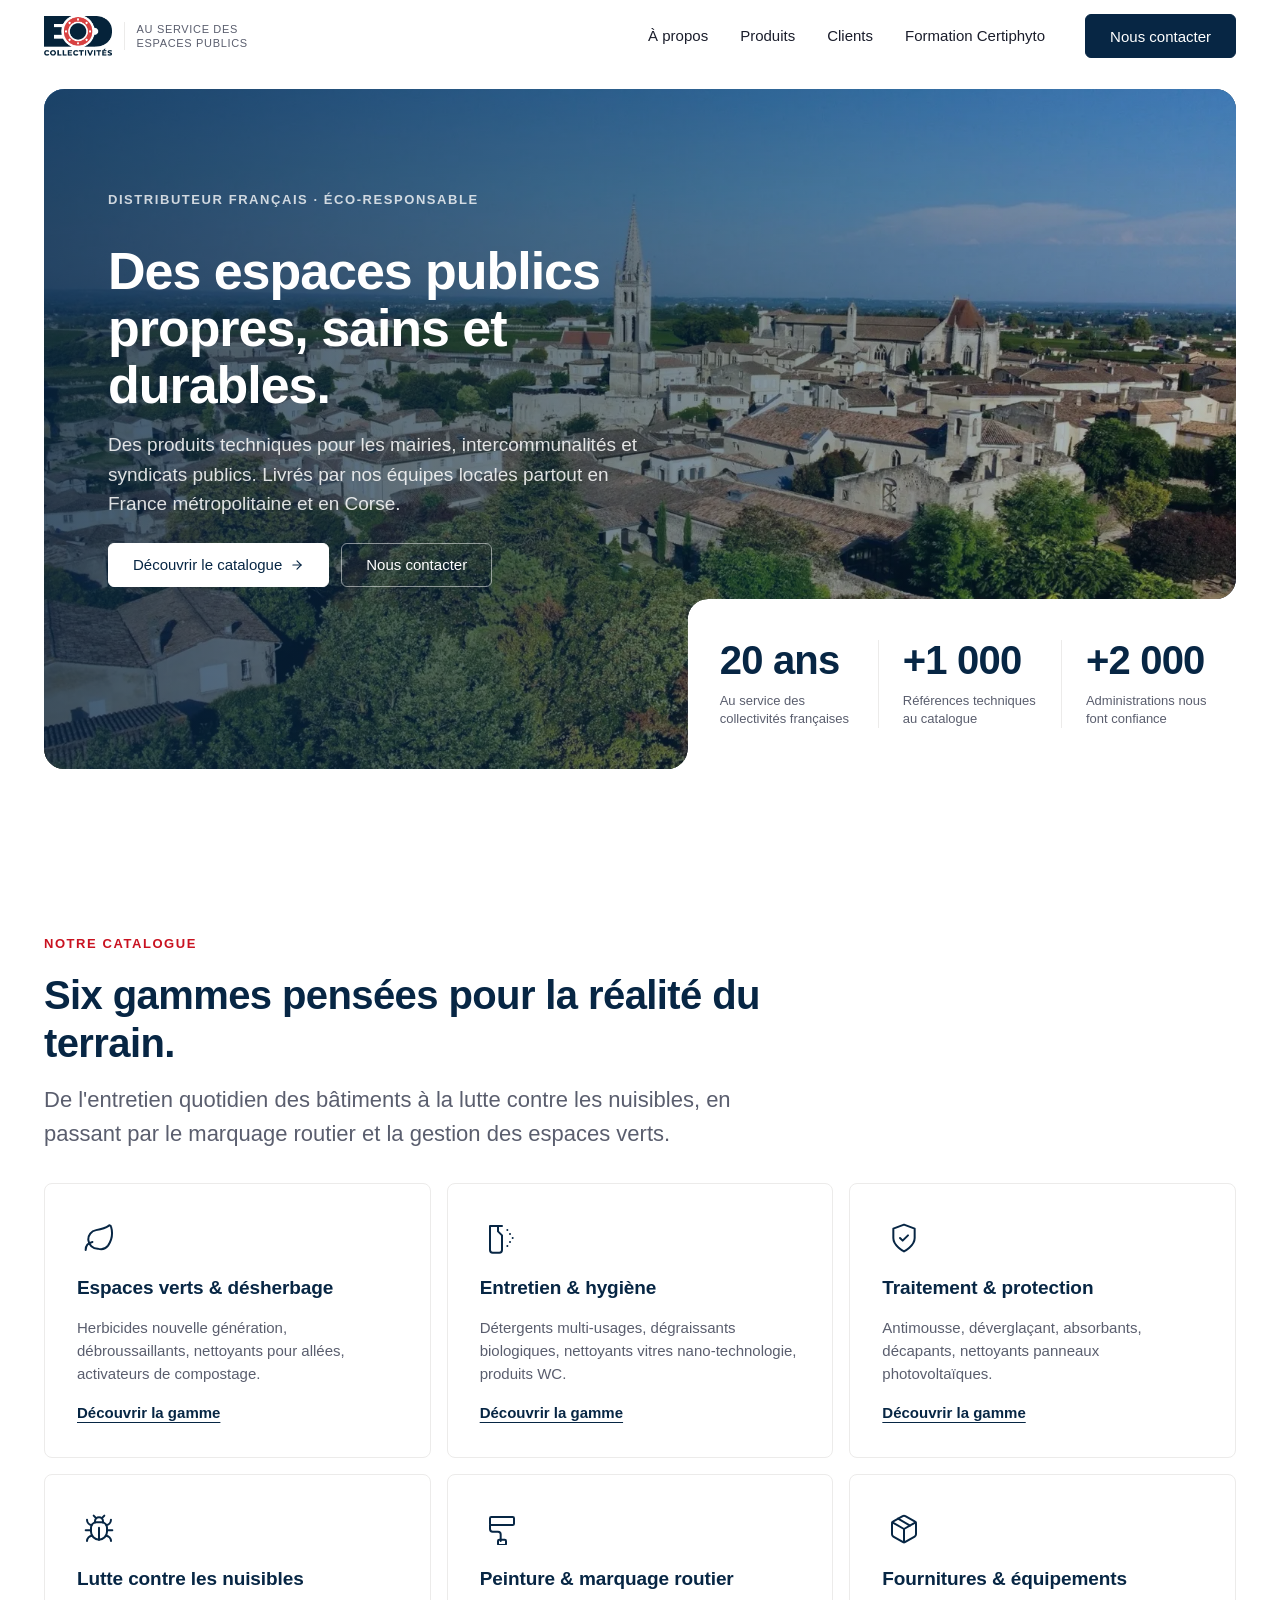
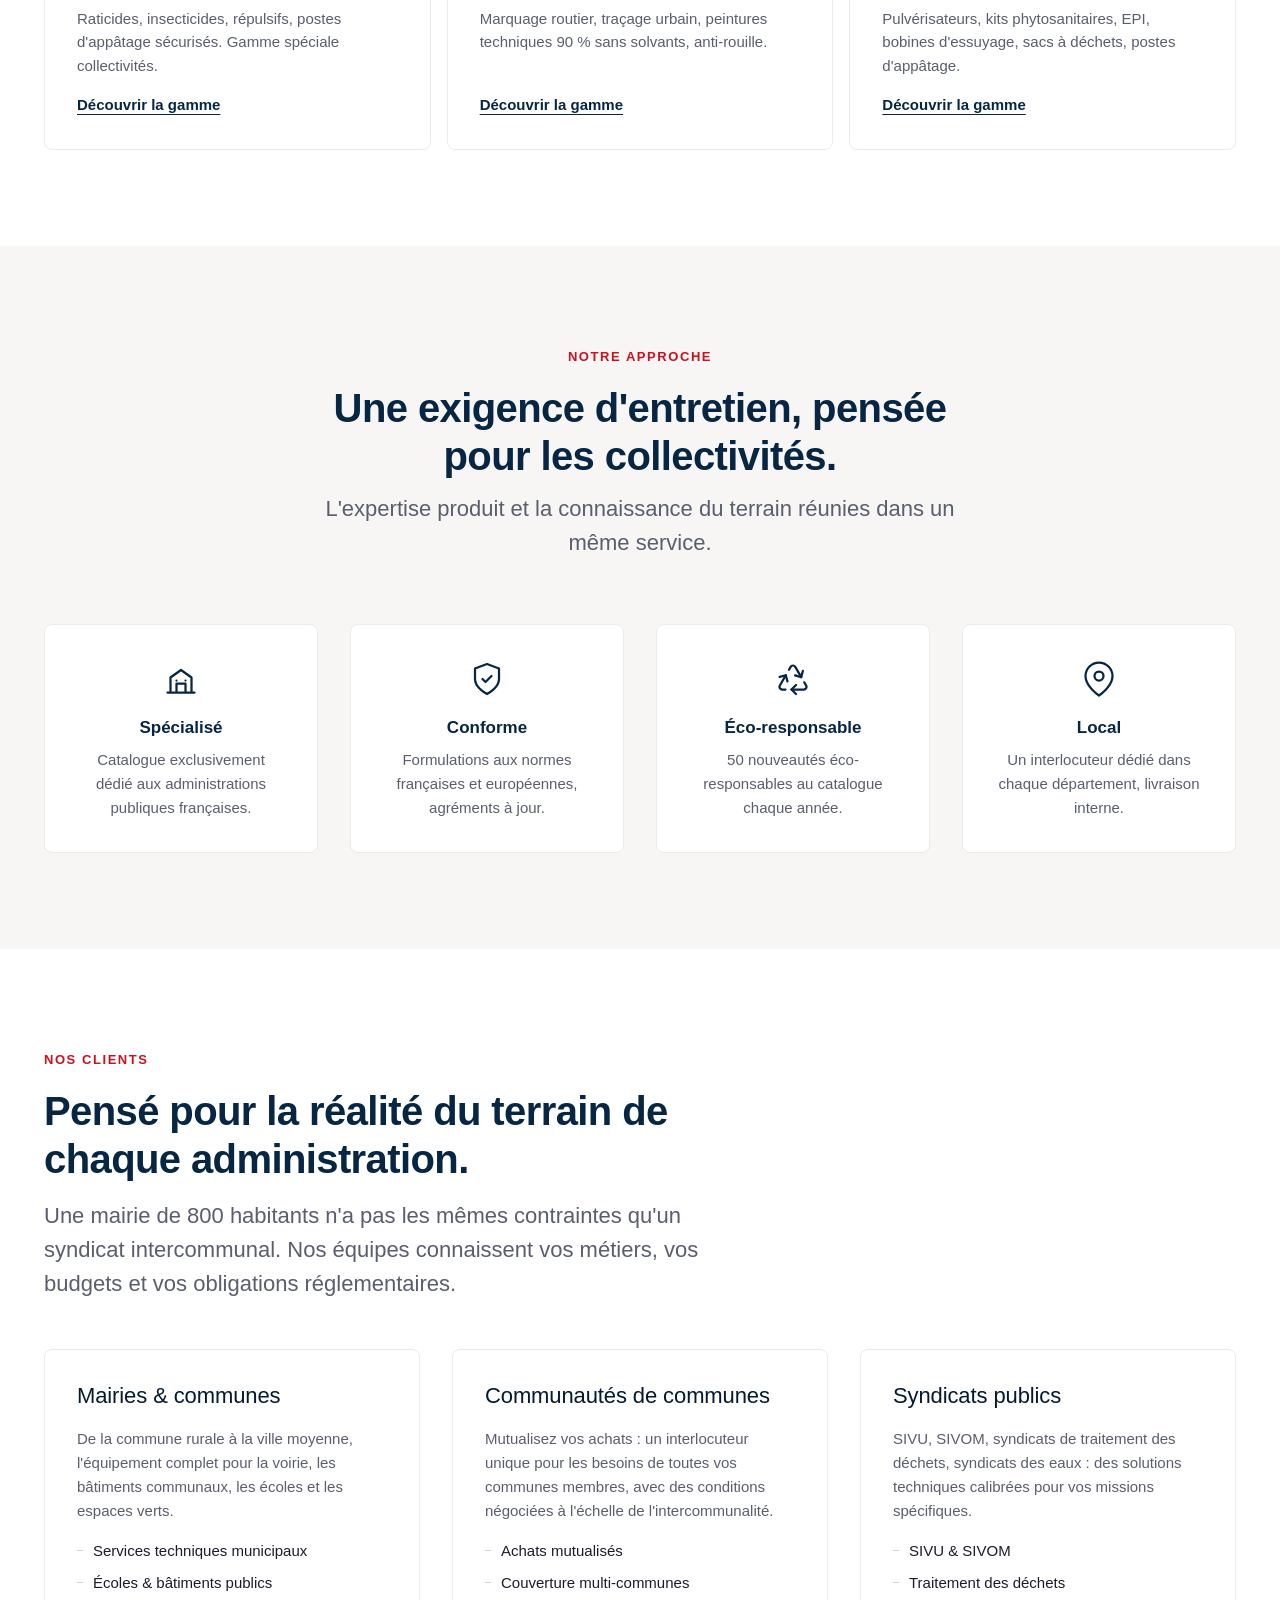
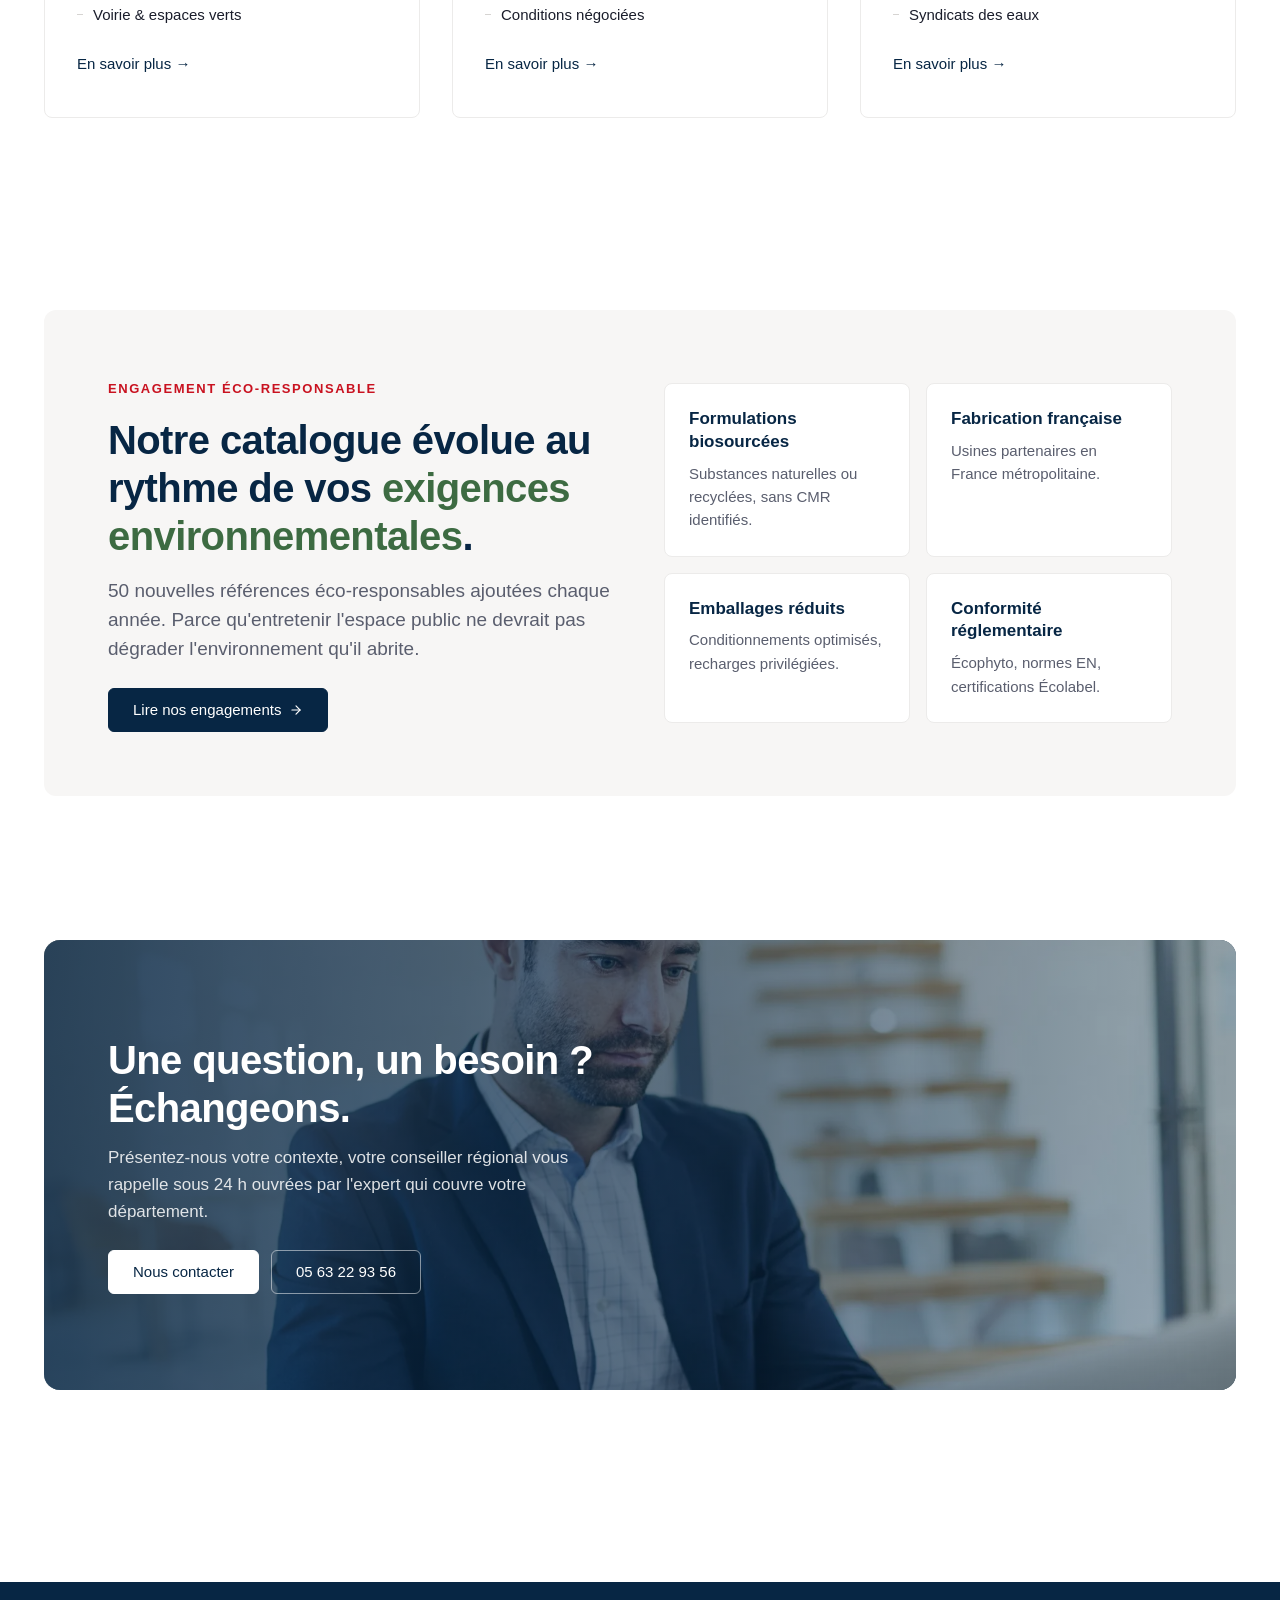
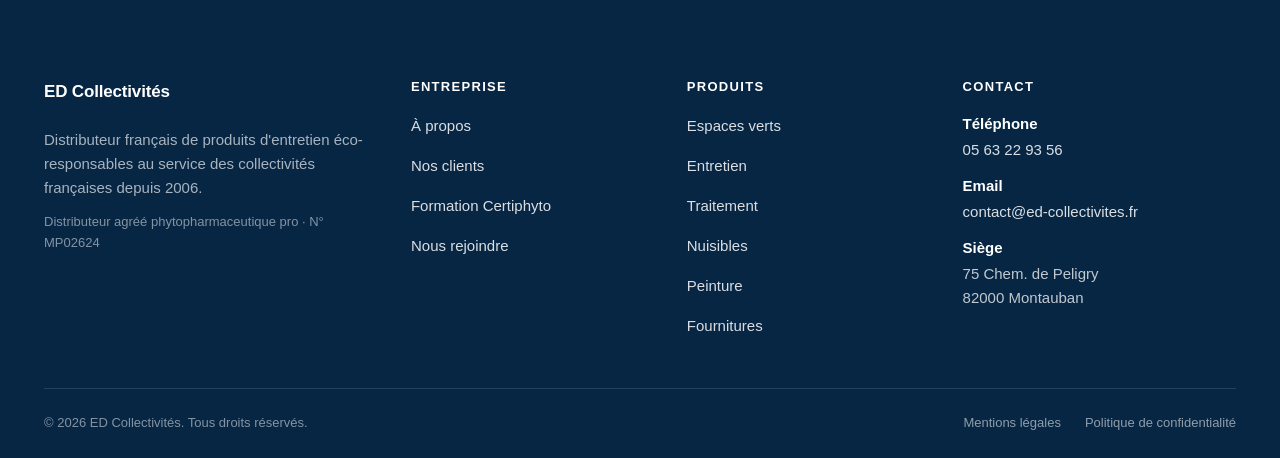
==== index.html @ 5b4ea84a "Site vitrine ED Collectivités — version initiale Site statique (HTML/CSS/JS vanilla) pour ED Collect" ====
<!DOCTYPE html>
<html lang="fr">
<head>
  <meta charset="UTF-8">
  <meta name="viewport" content="width=device-width, initial-scale=1.0">

  <!-- Google Tag Manager -->
  <script>(function(w,d,s,l,i){w[l]=w[l]||[];w[l].push({'gtm.start':
  new Date().getTime(),event:'gtm.js'});var f=d.getElementsByTagName(s)[0],
  j=d.createElement(s),dl=l!='dataLayer'?'&l='+l:'';j.async=true;j.src=
  'https://www.googletagmanager.com/gtm.js?id='+i+dl;f.parentNode.insertBefore(j,f);
  })(window,document,'script','dataLayer','GTM-P2JBDBMF');</script>
  <!-- End Google Tag Manager -->
  <title>ED Collectivités · Produits d'entretien pour collectivités</title>
  <meta name="description" content="Distributeur de produits d'entretien éco-responsables pour collectivités : espaces verts, entretien, traitement, peinture. Livraison France et Corse.">

  <link rel="canonical" href="https://ed-collectivites.fr/">
  <link rel="icon" href="/assets/img/favicon-edcollectivites.png" type="image/png">

  <!-- Open Graph -->
  <meta property="og:type" content="website">
  <meta property="og:url" content="https://ed-collectivites.fr/">
  <meta property="og:title" content="ED Collectivités · Produits d'entretien pour collectivités">
  <meta property="og:description" content="Distributeur français de produits d'entretien éco-responsables. Au service des espaces publics français, en métropole et en Corse.">
  <meta property="og:image" content="https://ed-collectivites.fr/assets/img/og-default.jpg">
  <meta property="og:locale" content="fr_FR">

  <link rel="stylesheet" href="/assets/css/styles.css">

  <!-- Preload de l'image hero (LCP) pour accélérer l'affichage -->
  <link rel="preload" as="image" href="/assets/img/hero-commune.webp" type="image/webp" fetchpriority="high">

  <!-- Schema.org Organization -->
  <script type="application/ld+json">
  {
    "@context": "https://schema.org",
    "@type": "Organization",
    "name": "ED Collectivités",
    "url": "https://ed-collectivites.fr",
    "logo": "https://ed-collectivites.fr/assets/img/logoedcollectivites.png",
    "description": "Distributeur français de produits d'entretien éco-responsables pour les collectivités locales.",
    "foundingDate": "2006",
    "address": {
      "@type": "PostalAddress",
      "streetAddress": "75 Chem. de Peligry",
      "postalCode": "82000",
      "addressLocality": "Montauban",
      "addressCountry": "FR"
    },
    "contactPoint": {
      "@type": "ContactPoint",
      "telephone": "+33-5-63-22-93-56",
      "email": "contact@ed-collectivites.fr",
      "contactType": "Customer Service",
      "areaServed": "FR",
      "availableLanguage": "French"
    },
    "slogan": "Au service des espaces publics français."
  }
  </script>
</head>
<body>

  <!-- Google Tag Manager (noscript) -->
  <noscript><iframe src="https://www.googletagmanager.com/ns.html?id=GTM-P2JBDBMF"
  height="0" width="0" style="display:none;visibility:hidden"></iframe></noscript>
  <!-- End Google Tag Manager (noscript) -->

  <!-- =================== SVG CLIP-PATH pour le hero (forme en L) ============ -->
  <!-- Découpe l'image en L : top bar pleine largeur + bottom-left bar.
       Cutout en bas à droite (46% × 40%) pour accueillir la carte stats.
       6 coins : 5 outward (sweep 1) + 1 inward elbow (sweep 0). -->
  <svg width="0" height="0" style="position:absolute" aria-hidden="true">
    <defs>
      <clipPath id="hero-shape" clipPathUnits="objectBoundingBox">
        <path d="
          M 0.017,0
          L 0.983,0
          A 0.017,0.03 0 0,1 1,0.03
          L 1,0.72
          A 0.017,0.03 0 0,1 0.983,0.75
          L 0.557,0.75
          A 0.017,0.03 0 0,0 0.54,0.78
          L 0.54,0.97
          A 0.017,0.03 0 0,1 0.523,1
          L 0.017,1
          A 0.017,0.03 0 0,1 0,0.97
          L 0,0.03
          A 0.017,0.03 0 0,1 0.017,0
          Z
        " />
      </clipPath>
    </defs>
  </svg>

  <!-- =================== HEADER =================== -->
    <header class="site-header" data-header>
    <div class="container site-header__inner">
      <a href="/" class="brand" aria-label="ED Collectivités, accueil">
        <img src="/assets/img/logoedcollectivites.png" alt="ED Collectivités" class="brand__logo" width="120" height="71">
        <span class="brand__tag"><span>Au service des</span><span>espaces publics</span></span>
      </a>

      <nav class="nav" aria-label="Navigation principale">
        <a href="/a-propos.html" class="nav__link">À propos</a>
        <a href="/nos-produits.html" class="nav__link">Produits</a>
        <a href="/nos-clients.html" class="nav__link">Clients</a>
        <a href="/formations-certiphyto.html" class="nav__link">Formation Certiphyto</a>
      </nav>

      <div class="header-actions">
        <a href="/contact.html" class="btn btn--primary">Nous contacter</a>
        <button class="nav-toggle" data-nav-toggle aria-label="Ouvrir le menu" aria-expanded="false" aria-controls="primary-nav">
          <span class="nav-toggle__label">Menu</span>
          <svg width="22" height="22" viewBox="0 0 24 24" fill="none" stroke="currentColor" stroke-width="2" stroke-linecap="round">
            <line x1="3" y1="7" x2="21" y2="7"/>
            <line x1="3" y1="12" x2="21" y2="12"/>
            <line x1="3" y1="17" x2="21" y2="17"/>
          </svg>
        </button>
      </div>
    </div>
  </header>

  <!-- =================== MENU PLEIN ÉCRAN =================== -->
  <div class="menu-overlay" id="primary-nav" data-nav>
    <div class="menu-overlay__top">
      <a href="/" class="menu-overlay__brand">ED Collectivités</a>
      <button class="menu-overlay__close" data-nav-toggle aria-label="Fermer le menu">
        <span>Fermer</span>
        <svg width="20" height="20" viewBox="0 0 24 24" fill="none" stroke="currentColor" stroke-width="2" stroke-linecap="round">
          <line x1="6" y1="6" x2="18" y2="18"/>
          <line x1="18" y1="6" x2="6" y2="18"/>
        </svg>
      </button>
    </div>
    <div class="menu-overlay__body">
      <nav class="menu-overlay__nav" aria-label="Navigation principale">
        <a href="/a-propos.html" class="menu-overlay__link">À propos</a>
        <a href="/nos-produits.html" class="menu-overlay__link">Produits</a>
        <a href="/nos-clients.html" class="menu-overlay__link">Clients</a>
        <a href="/formations-certiphyto.html" class="menu-overlay__link">Formation Certiphyto</a>
      </nav>
      <div class="menu-overlay__footer">
        <div class="menu-overlay__contact">
          <span>Tél. <a href="tel:+33563229356">05 63 22 93 56</a></span>
          <span><a href="mailto:contact@ed-collectivites.fr">contact@ed-collectivites.fr</a></span>
        </div>
        <a href="/contact.html" class="btn btn--primary">Nous contacter</a>
      </div>
    </div>
  </div>

  <main>

    <!-- =================== HERO : Banner image + notch stats bottom-right === -->
    <section class="hero">
      <div class="container">
        <div class="hero__wrap reveal">
          <div class="hero__bg" style="background-image: url('/assets/img/hero-commune.webp');"></div>
          <div class="hero__overlay"></div>

          <div class="hero__content">
            <span class="eyebrow">Distributeur français · Éco-responsable</span>
            <h1 class="hero__title">Des espaces publics propres, sains et durables.</h1>
            <p class="hero__lead">
              Des produits techniques pour les mairies, intercommunalités et syndicats publics. Livrés par nos équipes locales partout en France métropolitaine et en Corse.
            </p>
            <div class="hero__cta">
              <a href="/nos-produits.html" class="btn btn--primary">
                Découvrir le catalogue
                <svg class="arrow" width="14" height="14" viewBox="0 0 24 24" fill="none" stroke="currentColor" stroke-width="2" stroke-linecap="round">
                  <line x1="5" y1="12" x2="19" y2="12"/>
                  <polyline points="12 5 19 12 12 19"/>
                </svg>
              </a>
              <a href="/contact.html" class="btn btn--secondary">Nous contacter</a>
            </div>
          </div>

          <!-- Notch blanche en bas à droite avec les 3 chiffres clés -->
          <div class="hero__stats">
            <div class="hero-stat">
              <div class="hero-stat__value">20 ans</div>
              <div class="hero-stat__label">Au service des collectivités françaises</div>
            </div>
            <div class="hero-stat">
              <div class="hero-stat__value">+1 000</div>
              <div class="hero-stat__label">Références techniques au catalogue</div>
            </div>
            <div class="hero-stat">
              <div class="hero-stat__value">+2 000</div>
              <div class="hero-stat__label">Administrations nous font confiance</div>
            </div>
          </div>
        </div>
      </div>
    </section>

    <!-- =================== CATÉGORIES PRODUITS (SLIDER) =================== -->
    <section class="section">
      <div class="container">
        <header class="section-head section-head--row reveal">
          <div>
            <span class="eyebrow">Notre catalogue</span>
            <h2>Six gammes pensées pour la réalité du terrain.</h2>
            <p class="lead">De l'entretien quotidien des bâtiments à la lutte contre les nuisibles, en passant par le marquage routier et la gestion des espaces verts.</p>
          </div>
        </header>

        <div class="categories reveal">

          <a href="/nos-produits.html#espaces-verts" class="category-card">
            <div class="category-card__icon" aria-hidden="true">
              <svg width="32" height="32" viewBox="0 0 24 24" fill="none" stroke="currentColor" stroke-width="1.5" stroke-linecap="round" stroke-linejoin="round">
                <path d="M11 20A7 7 0 0 1 9.8 6.1C15.5 5 17 4.48 19.2 2.96a1 1 0 0 1 1.8.4 17 17 0 0 1-2.2 14.4A7 7 0 0 1 11 20"/>
                <path d="M2 21c0-3 1.85-5.36 5.08-6"/>
              </svg>
            </div>
            <h3 class="category-card__title">Espaces verts &amp; désherbage</h3>
            <p class="category-card__desc">Herbicides nouvelle génération, débroussaillants, nettoyants pour allées, activateurs de compostage.</p>
            <span class="category-card__link">Découvrir la gamme</span>
          </a>

          <a href="/nos-produits.html#entretien" class="category-card">
            <div class="category-card__icon" aria-hidden="true">
              <svg width="32" height="32" viewBox="0 0 24 24" fill="none" stroke="currentColor" stroke-width="1.5" stroke-linecap="round" stroke-linejoin="round">
                <path d="M3 3h6v4l3 3v11a2 2 0 0 1-2 2H5a2 2 0 0 1-2-2V3z"/>
                <path d="M9 3h3"/>
                <path d="M16 6h.01M18 9h.01M20 12h.01M18 15h.01M16 18h.01"/>
              </svg>
            </div>
            <h3 class="category-card__title">Entretien &amp; hygiène</h3>
            <p class="category-card__desc">Détergents multi-usages, dégraissants biologiques, nettoyants vitres nano-technologie, produits WC.</p>
            <span class="category-card__link">Découvrir la gamme</span>
          </a>

          <a href="/nos-produits.html#traitement" class="category-card">
            <div class="category-card__icon" aria-hidden="true">
              <svg width="32" height="32" viewBox="0 0 24 24" fill="none" stroke="currentColor" stroke-width="1.5" stroke-linecap="round" stroke-linejoin="round">
                <path d="M12 22s8-4 8-10V5l-8-3-8 3v7c0 6 8 10 8 10"/>
                <path d="m9 12 2 2 4-4"/>
              </svg>
            </div>
            <h3 class="category-card__title">Traitement &amp; protection</h3>
            <p class="category-card__desc">Antimousse, déverglaçant, absorbants, décapants, nettoyants panneaux photovoltaïques.</p>
            <span class="category-card__link">Découvrir la gamme</span>
          </a>

          <a href="/nos-produits.html#nuisibles" class="category-card">
            <div class="category-card__icon" aria-hidden="true">
              <svg width="32" height="32" viewBox="0 0 24 24" fill="none" stroke="currentColor" stroke-width="1.5" stroke-linecap="round" stroke-linejoin="round">
                <path d="m8 2 1.88 1.88"/>
                <path d="M14.12 3.88 16 2"/>
                <path d="M9 7.13v-1a3 3 0 1 1 6 0v1"/>
                <path d="M12 20c-3.3 0-6-2.7-6-6v-3a4 4 0 0 1 4-4h4a4 4 0 0 1 4 4v3c0 3.3-2.7 6-6 6"/>
                <path d="M12 20v-9"/>
                <path d="M6.53 9C4.6 8.8 3 7.1 3 5"/>
                <path d="M6 13H2"/>
                <path d="M3 21c0-2.1 1.7-3.9 3.8-4"/>
                <path d="M20.97 5c0 2.1-1.6 3.8-3.5 4"/>
                <path d="M22 13h-4"/>
                <path d="M17.2 17c2.1.1 3.8 1.9 3.8 4"/>
              </svg>
            </div>
            <h3 class="category-card__title">Lutte contre les nuisibles</h3>
            <p class="category-card__desc">Raticides, insecticides, répulsifs, postes d'appâtage sécurisés. Gamme spéciale collectivités.</p>
            <span class="category-card__link">Découvrir la gamme</span>
          </a>

          <a href="/nos-produits.html#peinture" class="category-card">
            <div class="category-card__icon" aria-hidden="true">
              <svg width="32" height="32" viewBox="0 0 24 24" fill="none" stroke="currentColor" stroke-width="1.5" stroke-linecap="round" stroke-linejoin="round">
                <rect width="18" height="6" x="3" y="3" rx="1"/>
                <path d="M3 9v3a2 2 0 0 0 2 2h4a2 2 0 0 1 2 2v5"/>
                <rect width="6" height="4" x="9" y="20" rx="1"/>
              </svg>
            </div>
            <h3 class="category-card__title">Peinture &amp; marquage routier</h3>
            <p class="category-card__desc">Marquage routier, traçage urbain, peintures techniques 90 % sans solvants, anti-rouille.</p>
            <span class="category-card__link">Découvrir la gamme</span>
          </a>

          <a href="/nos-produits.html#fournitures" class="category-card">
            <div class="category-card__icon" aria-hidden="true">
              <svg width="32" height="32" viewBox="0 0 24 24" fill="none" stroke="currentColor" stroke-width="1.5" stroke-linecap="round" stroke-linejoin="round">
                <path d="M16.5 9.4 7.55 4.24"/>
                <path d="M21 16V8a2 2 0 0 0-1-1.73l-7-4a2 2 0 0 0-2 0l-7 4A2 2 0 0 0 3 8v8a2 2 0 0 0 1 1.73l7 4a2 2 0 0 0 2 0l7-4A2 2 0 0 0 21 16Z"/>
                <polyline points="3.29 7 12 12 20.71 7"/>
                <line x1="12" y1="22" x2="12" y2="12"/>
              </svg>
            </div>
            <h3 class="category-card__title">Fournitures &amp; équipements</h3>
            <p class="category-card__desc">Pulvérisateurs, kits phytosanitaires, EPI, bobines d'essuyage, sacs à déchets, postes d'appâtage.</p>
            <span class="category-card__link">Découvrir la gamme</span>
          </a>

        </div>
      </div>
    </section>

    <!-- =================== NOTRE APPROCHE (4 piliers, fond gris pour rythmer) -->
    <section class="section section--alt">
      <div class="container">
        <div class="approach reveal">
          <header class="approach__head">
            <span class="eyebrow">Notre approche</span>
            <h2>Une exigence d'entretien, pensée pour les collectivités.</h2>
            <p class="lead" style="margin: var(--space-3) auto 0;">L'expertise produit et la connaissance du terrain réunies dans un même service.</p>
          </header>

          <div class="approach__grid">
            <div class="approach__item">
              <div class="approach__icon">
                <svg width="36" height="36" viewBox="0 0 24 24" fill="none" stroke="currentColor" stroke-width="1.5" stroke-linecap="round" stroke-linejoin="round">
                  <path d="M3 21h18M5 21V11l7-5 7 5v10M9 21v-6h6v6M9 13h.01M15 13h.01"/>
                </svg>
              </div>
              <h4 class="approach__title">Spécialisé</h4>
              <p class="approach__desc">Catalogue exclusivement dédié aux administrations publiques françaises.</p>
            </div>

            <div class="approach__item">
              <div class="approach__icon">
                <svg width="36" height="36" viewBox="0 0 24 24" fill="none" stroke="currentColor" stroke-width="1.5" stroke-linecap="round" stroke-linejoin="round">
                  <path d="M12 22s8-4 8-10V5l-8-3-8 3v7c0 6 8 10 8 10Z"/>
                  <path d="m9 12 2 2 4-4"/>
                </svg>
              </div>
              <h4 class="approach__title">Conforme</h4>
              <p class="approach__desc">Formulations aux normes françaises et européennes, agréments à jour.</p>
            </div>

            <div class="approach__item">
              <div class="approach__icon">
                <svg width="36" height="36" viewBox="0 0 24 24" fill="none" stroke="currentColor" stroke-width="1.5" stroke-linecap="round" stroke-linejoin="round">
                  <path d="M7 19H4.815a1.83 1.83 0 0 1-1.57-.881 1.785 1.785 0 0 1-.004-1.784L7.196 9.5"/>
                  <path d="M11 19h8.203a1.83 1.83 0 0 0 1.556-.89 1.784 1.784 0 0 0 0-1.775l-1.226-2.12"/>
                  <path d="m14 16-3 3 3 3"/>
                  <path d="M8.293 13.596 7.196 9.5 3.1 10.598"/>
                  <path d="m9.344 5.811 1.093-1.892A1.83 1.83 0 0 1 11.985 3a1.784 1.784 0 0 1 1.546.888l3.943 6.843"/>
                  <path d="m13.378 9.633 4.096 1.098 1.097-4.096"/>
                </svg>
              </div>
              <h4 class="approach__title">Éco-responsable</h4>
              <p class="approach__desc">50 nouveautés éco-responsables au catalogue chaque année.</p>
            </div>

            <div class="approach__item">
              <div class="approach__icon">
                <svg width="36" height="36" viewBox="0 0 24 24" fill="none" stroke="currentColor" stroke-width="1.5" stroke-linecap="round" stroke-linejoin="round">
                  <path d="M21 10c0 7-9 13-9 13s-9-6-9-13a9 9 0 0 1 18 0Z"/>
                  <circle cx="12" cy="10" r="3"/>
                </svg>
              </div>
              <h4 class="approach__title">Local</h4>
              <p class="approach__desc">Un interlocuteur dédié dans chaque département, livraison interne.</p>
            </div>
          </div>
        </div>
      </div>
    </section>

    <!-- =================== POUR QUI =================== -->
    <section class="section">
      <div class="container">
        <header class="section-head reveal">
          <span class="eyebrow">Nos clients</span>
          <h2>Pensé pour la réalité du terrain de chaque administration.</h2>
          <p class="lead">Une mairie de 800 habitants n'a pas les mêmes contraintes qu'un syndicat intercommunal. Nos équipes connaissent vos métiers, vos budgets et vos obligations réglementaires.</p>
        </header>

        <div class="clients-grid reveal">
          <article class="client-card">
            <h3>Mairies &amp; communes</h3>
            <p class="client-card__desc">De la commune rurale à la ville moyenne, l'équipement complet pour la voirie, les bâtiments communaux, les écoles et les espaces verts.</p>
            <ul>
              <li>Services techniques municipaux</li>
              <li>Écoles &amp; bâtiments publics</li>
              <li>Voirie &amp; espaces verts</li>
            </ul>
            <a href="/nos-clients.html#mairies" class="btn btn--ghost">En savoir plus →</a>
          </article>

          <article class="client-card">
            <h3>Communautés de communes</h3>
            <p class="client-card__desc">Mutualisez vos achats : un interlocuteur unique pour les besoins de toutes vos communes membres, avec des conditions négociées à l'échelle de l'intercommunalité.</p>
            <ul>
              <li>Achats mutualisés</li>
              <li>Couverture multi-communes</li>
              <li>Conditions négociées</li>
            </ul>
            <a href="/nos-clients.html#communautes" class="btn btn--ghost">En savoir plus →</a>
          </article>

          <article class="client-card">
            <h3>Syndicats publics</h3>
            <p class="client-card__desc">SIVU, SIVOM, syndicats de traitement des déchets, syndicats des eaux : des solutions techniques calibrées pour vos missions spécifiques.</p>
            <ul>
              <li>SIVU &amp; SIVOM</li>
              <li>Traitement des déchets</li>
              <li>Syndicats des eaux</li>
            </ul>
            <a href="/nos-clients.html#syndicats" class="btn btn--ghost">En savoir plus →</a>
          </article>
        </div>
      </div>
    </section>

    <!-- =================== ECO ENGAGEMENT =================== -->
    <section class="section">
      <div class="container">
        <div class="eco reveal">
          <div>
            <span class="eyebrow">Engagement éco-responsable</span>
            <h2>Notre catalogue évolue au rythme de vos <span class="accent">exigences environnementales</span>.</h2>
            <p style="margin-top: var(--space-4); font-size: var(--fs-lg); line-height: 1.55;">
              50 nouvelles références éco-responsables ajoutées chaque année. Parce qu'entretenir l'espace public ne devrait pas dégrader l'environnement qu'il abrite.
            </p>
            <a href="/a-propos.html#engagements" class="btn btn--primary" style="margin-top: var(--space-5);">
              Lire nos engagements
              <svg class="arrow" width="14" height="14" viewBox="0 0 24 24" fill="none" stroke="currentColor" stroke-width="2" stroke-linecap="round"><line x1="5" y1="12" x2="19" y2="12"/><polyline points="12 5 19 12 12 19"/></svg>
            </a>
          </div>
          <div class="eco__pillars">
            <div class="eco__pillar">
              <h4>Formulations biosourcées</h4>
              <p>Substances naturelles ou recyclées, sans CMR identifiés.</p>
            </div>
            <div class="eco__pillar">
              <h4>Fabrication française</h4>
              <p>Usines partenaires en France métropolitaine.</p>
            </div>
            <div class="eco__pillar">
              <h4>Emballages réduits</h4>
              <p>Conditionnements optimisés, recharges privilégiées.</p>
            </div>
            <div class="eco__pillar">
              <h4>Conformité réglementaire</h4>
              <p>Écophyto, normes EN, certifications Écolabel.</p>
            </div>
          </div>
        </div>
      </div>
    </section>

    <!-- =================== CTA FINAL : bannière contenue avec image en fond - -->
    <section class="cta-section">
      <div class="container">
        <div class="cta-band reveal">
          <div class="cta-band__bg" style="background-image: url('/assets/img/cta-bg.webp');"></div>
          <div class="cta-band__overlay"></div>
          <div class="cta-band__content">
            <h2>Une question, un besoin ? Échangeons.</h2>
            <p>Présentez-nous votre contexte, votre conseiller régional vous rappelle sous 24 h ouvrées par l'expert qui couvre votre département.</p>
            <div class="cta-band__actions">
              <a href="/contact.html" class="btn btn--primary">Nous contacter</a>
              <a href="tel:+33563229356" class="btn btn--secondary">05 63 22 93 56</a>
            </div>
          </div>
        </div>
      </div>
    </section>

  </main>

  <!-- =================== FOOTER =================== -->
  <footer class="site-footer">
    <div class="container">
      <div class="footer__grid">
        <div class="footer__intro">
          <a href="/" class="brand">
            <span class="brand__name">ED Collectivités</span>
          </a>
          <p>Distributeur français de produits d'entretien éco-responsables au service des collectivités françaises depuis 2006.</p>
          <p style="margin-top: var(--space-3); font-size: var(--fs-xs); color: rgba(255,255,255,0.5);">
            Distributeur agréé phytopharmaceutique pro · N° MP02624
          </p>
        </div>

        <div class="footer__col">
          <h5>Entreprise</h5>
          <ul>
            <li><a href="/a-propos.html">À propos</a></li>
            <li><a href="/nos-clients.html">Nos clients</a></li>
            <li><a href="/formations-certiphyto.html">Formation Certiphyto</a></li>
            <li><a href="/a-propos.html#recrutement">Nous rejoindre</a></li>
          </ul>
        </div>

        <div class="footer__col">
          <h5>Produits</h5>
          <ul>
            <li><a href="/nos-produits.html#espaces-verts">Espaces verts</a></li>
            <li><a href="/nos-produits.html#entretien">Entretien</a></li>
            <li><a href="/nos-produits.html#traitement">Traitement</a></li>
            <li><a href="/nos-produits.html#nuisibles">Nuisibles</a></li>
            <li><a href="/nos-produits.html#peinture">Peinture</a></li>
            <li><a href="/nos-produits.html#fournitures">Fournitures</a></li>
          </ul>
        </div>

        <div class="footer__col">
          <h5>Contact</h5>
          <div class="footer__contact-item">
            <strong>Téléphone</strong>
            <a href="tel:+33563229356">05 63 22 93 56</a>
          </div>
          <div class="footer__contact-item">
            <strong>Email</strong>
            <a href="mailto:contact@ed-collectivites.fr">contact@ed-collectivites.fr</a>
          </div>
          <div class="footer__contact-item">
            <strong>Siège</strong>
            75 Chem. de Peligry<br>
            82000 Montauban
          </div>
        </div>
      </div>

      <div class="footer__bottom">
        <span>© <span data-year>2026</span> ED Collectivités. Tous droits réservés.</span>
        <ul>
          <li><a href="/mentions-legales.html">Mentions légales</a></li>
          <li><a href="/politique-confidentialite.html">Politique de confidentialité</a></li>
        </ul>
      </div>
    </div>
  </footer>

  <script src="/assets/js/main.js" defer></script>
</body>
</html>
---- assets/css/styles.css ----
/* =========================================================================
   ED COLLECTIVITÉS — Design System
   Vanilla CSS · sobriété institutionnelle B2G · auto-hébergé RGPD
   ========================================================================= */

/* ---------- 1. FONTS (auto-hébergées via Bunny Fonts, RGPD-friendly) ---- */
@import url('https://fonts.bunny.net/css?family=source-sans-3:400,500,600,700&display=swap');

/* ---------- 2. CSS VARIABLES (Design Tokens) ---------------------------- */
:root {
  /* Couleurs — palette officielle ED Collectivités */
  --color-navy-900: #051a30;            /* hover/dark variant of navy */
  --color-navy-800: #072644;            /* BLEU OFFICIEL */
  --color-navy-700: #0e3a62;
  --color-navy-600: #1e4f7a;
  --color-navy-100: #d4dee8;            /* bleu poudré moyen pour bordures */
  --color-navy-50:  #eaf0f6;            /* bleu poudré clair (fond hero) */
  --color-coral-700: #b8101e;           /* hover/dark variant of red */
  --color-coral-600: #c91220;
  --color-coral-500: #DD1523;           /* ROUGE OFFICIEL */
  --color-coral-400: #e63a48;
  --color-coral-100: #f9d0d4;           /* rose moyen */
  --color-coral-50:  #fde8eb;           /* rose poudré clair (fond CTA band) */
  --color-eco-600: #3d6b42;             /* vert subtil pour signaux éco */
  --color-eco-50: #eef5ef;

  /* Neutres — fond blanc, cadres gris doux */
  --color-bg: #ffffff;                  /* fond du site : BLANC */
  --color-surface: #f7f6f5;             /* fond des cadres/cartes : gris très doux */
  --color-surface-alt: #f7f6f5;         /* alias pour sections alternées */
  --color-surface-soft: #fbfaf9;        /* gris encore plus léger */
  --color-border: #ecebea;              /* bordure subtile */
  --color-border-strong: #d6d4d2;
  --color-text: #1a1d2b;
  --color-text-muted: #5a5e6e;
  --color-text-soft: #92959f;

  /* Typographie */
  --font-sans: 'Source Sans 3', -apple-system, BlinkMacSystemFont, 'Segoe UI', sans-serif;

  /* Échelle (clamp pour fluide) */
  --fs-xs: 0.8125rem;
  --fs-sm: 0.9375rem;
  --fs-base: 1.0625rem;
  --fs-lg: 1.1875rem;
  --fs-xl: 1.375rem;
  --fs-2xl: clamp(1.5rem, 2vw + 0.5rem, 1.875rem);
  --fs-3xl: clamp(1.875rem, 3vw + 0.5rem, 2.5rem);
  --fs-4xl: clamp(2.25rem, 4vw + 0.5rem, 3.25rem);
  --fs-5xl: clamp(2.75rem, 5vw + 0.5rem, 4rem);

  /* Espacements */
  --space-1: 0.25rem;
  --space-2: 0.5rem;
  --space-3: 0.75rem;
  --space-4: 1rem;
  --space-5: 1.5rem;
  --space-6: 2rem;
  --space-7: 3rem;
  --space-8: 4rem;
  --space-9: 6rem;
  --space-10: 8rem;

  /* Rayons — institutionnel soft : visible mais loin de la pilule */
  --radius-sm: 6px;
  --radius-md: 8px;
  --radius-lg: 12px;
  --radius-xl: 16px;
  --radius-full: 999px;   /* pastilles éventuelles */

  /* Ombres minimales (les cartes utilisent surtout des bordures) */
  --shadow-sm: 0 1px 2px rgba(15, 26, 48, 0.03);
  --shadow-md: 0 2px 6px rgba(15, 26, 48, 0.05);
  --shadow-lg: 0 6px 18px -10px rgba(15, 26, 48, 0.10);

  /* Layout */
  --container-max: 1240px;
  --container-narrow: 880px;

  /* Transitions */
  --ease-out: cubic-bezier(0.16, 1, 0.3, 1);
  --t-fast: 180ms var(--ease-out);
  --t-base: 280ms var(--ease-out);
  --t-slow: 480ms var(--ease-out);
}

/* ---------- 3. RESET + BASE --------------------------------------------- */
*, *::before, *::after { box-sizing: border-box; }
* { margin: 0; padding: 0; }

html {
  scroll-behavior: smooth;
  -webkit-text-size-adjust: 100%;
  scroll-padding-top: 88px; /* compenser le header sticky pour les ancres */
}

body {
  font-family: var(--font-sans);
  font-size: var(--fs-base);
  font-weight: 400;
  line-height: 1.6;
  color: var(--color-text);
  background: var(--color-bg);
  -webkit-font-smoothing: antialiased;
  -moz-osx-font-smoothing: grayscale;
  text-rendering: optimizeLegibility;
}

img, picture, video, svg { display: block; max-width: 100%; height: auto; }

a {
  color: var(--color-navy-800);
  text-decoration: none;
  transition: color var(--t-fast);
}
a:hover { color: var(--color-coral-500); }

button { font: inherit; cursor: pointer; border: none; background: none; }

input, textarea, select { font: inherit; color: inherit; }

::selection { background: var(--color-coral-500); color: white; }

/* Focus accessible et propre */
:focus-visible {
  outline: 2px solid var(--color-coral-500);
  outline-offset: 2px;
  border-radius: var(--radius-sm);
}

/* ---------- 4. LAYOUT PRIMITIVES ---------------------------------------- */
.container {
  width: 100%;
  max-width: var(--container-max);
  margin: 0 auto;
  padding: 0 var(--space-5);
}
.container--narrow { max-width: var(--container-narrow); }

.section { padding: var(--space-9) 0; }
.section--sm { padding: var(--space-7) 0; }
.section--lg { padding: var(--space-10) 0; }
.section--alt { background: var(--color-surface); }   /* fond gris pour alternance */

@media (max-width: 768px) {
  .section { padding: var(--space-8) 0; }
  .section--lg { padding: var(--space-9) 0; }
}

/* ---------- 5. TYPOGRAPHIE ---------------------------------------------- */
/* Hiérarchie claire : H1 puissant, H2 plus léger, H3 élégant sans gras. */
h1, h2, h3, h4, h5, h6 {
  font-family: var(--font-sans);
  line-height: 1.2;
  color: var(--color-navy-800);
}

h1 {
  font-size: var(--fs-5xl);
  font-weight: 700;
  letter-spacing: -0.025em;
  line-height: 1.1;
}
h2 {
  font-size: var(--fs-3xl);          /* réduit de 4xl à 3xl */
  font-weight: 600;                  /* allégé de 700 à 600 */
  letter-spacing: -0.015em;
  line-height: 1.2;
}
h3 {
  font-size: var(--fs-xl);           /* réduit de 2xl à xl */
  font-weight: 500;                  /* allégé pour élégance */
  letter-spacing: -0.005em;
  line-height: 1.3;
}
h4 {
  font-size: var(--fs-lg);
  font-weight: 500;
  letter-spacing: 0;
  line-height: 1.35;
}
h5 {
  font-size: var(--fs-base);
  font-weight: 600;
  letter-spacing: 0.02em;
  line-height: 1.4;
}

p { max-width: 68ch; }
p + p { margin-top: var(--space-4); }

.lead {
  font-size: var(--fs-xl);
  line-height: 1.55;
  color: var(--color-text-muted);
  max-width: 60ch;
}

.eyebrow {
  display: inline-block;
  font-size: var(--fs-xs);
  font-weight: 600;
  text-transform: uppercase;
  letter-spacing: 0.12em;
  color: var(--color-coral-600);
  margin-bottom: var(--space-4);
}

.muted { color: var(--color-text-muted); }
.soft { color: var(--color-text-soft); }

/* ---------- 6. BUTTONS -------------------------------------------------- */
/* Une seule taille de bouton harmonisée, couleur primaire en navy
   (le rouge reste réservé aux accents). */
.btn {
  display: inline-flex;
  align-items: center;
  gap: var(--space-2);
  padding: 0.85rem 1.5rem;
  font-size: var(--fs-sm);
  font-weight: 500;
  line-height: 1;
  border-radius: var(--radius-sm);          /* rectangulaire institutionnel */
  transition: background-color var(--t-fast), color var(--t-fast), border-color var(--t-fast);
  white-space: nowrap;
  cursor: pointer;
  border: 1px solid transparent;
}

/* Primaire : navy plein sur fond clair */
.btn--primary {
  background: var(--color-navy-800);
  color: white;
  border-color: var(--color-navy-800);
}
.btn--primary:hover {
  background: var(--color-navy-900);
  color: white;
  border-color: var(--color-navy-900);
}

/* Secondaire : outline navy */
.btn--secondary {
  background: transparent;
  color: var(--color-navy-800);
  border-color: var(--color-border-strong);
}
.btn--secondary:hover {
  background: var(--color-navy-800);
  color: white;
  border-color: var(--color-navy-800);
}

/* Ghost : lien stylisé bouton */
.btn--ghost {
  background: transparent;
  color: var(--color-navy-800);
  padding-left: 0;
  padding-right: 0;
  border: none;
}
.btn--ghost:hover { color: var(--color-coral-500); }

/* Variante --lg conservée pour compatibilité, mais sans effet : taille unique */
.btn--lg { padding: 0.85rem 1.6rem; font-size: var(--fs-sm); }

.btn .arrow { transition: transform var(--t-fast); }
.btn:hover .arrow { transform: translateX(3px); }

/* Note : le hero est sur fond clair (navy-50), les boutons gardent leur style par défaut. */

/* ---------- 7. HEADER --------------------------------------------------- */
.site-header {
  position: sticky;
  top: 0;
  z-index: 50;
  background: rgba(255, 255, 255, 0.88);
  backdrop-filter: saturate(1.4) blur(12px);
  -webkit-backdrop-filter: saturate(1.4) blur(12px);
  border-bottom: 1px solid transparent;
  transition: border-color var(--t-base), background-color var(--t-base);
}
.site-header.is-scrolled {
  border-bottom-color: var(--color-border);
  background: rgba(255, 255, 255, 0.96);
}

.site-header__inner {
  display: flex;
  align-items: center;
  justify-content: space-between;
  gap: var(--space-5);
  height: 72px;
}

.brand {
  display: inline-flex;
  flex-direction: row;
  align-items: center;
  gap: var(--space-3);
  color: var(--color-navy-800);
  text-decoration: none;
}
.brand:hover { color: var(--color-navy-800); }
.brand__logo {
  height: 40px;
  width: auto;
  display: block;
}
.brand__name {
  font-weight: 700;
  font-size: 1.0625rem;
  letter-spacing: -0.01em;
  line-height: 1;
}
.brand__tag {
  display: flex;
  flex-direction: column;       /* chaque <span> interne = sa propre ligne */
  font-size: 0.6875rem;
  font-weight: 500;
  color: var(--color-text-muted);
  letter-spacing: 0.06em;
  text-transform: uppercase;
  line-height: 1.3;
  padding-left: var(--space-3);
  border-left: 1px solid var(--color-border);
  white-space: nowrap;
  flex-shrink: 0;
}
.brand__tag > span { display: block; }

/* Nav horizontale — DESKTOP uniquement (groupée à droite avec le CTA) */
.nav {
  display: flex;
  align-items: center;
  gap: var(--space-6);
  margin-left: auto;            /* pousse la nav + le CTA vers la droite */
  margin-right: var(--space-4); /* espace entre la nav et le bouton CTA */
}
.nav__link {
  position: relative;
  font-size: var(--fs-sm);
  font-weight: 500;
  color: var(--color-text);
  padding: 0.4rem 0;
}
.nav__link::after {
  content: '';
  position: absolute;
  bottom: -2px;
  left: 0;
  right: 0;
  height: 2px;
  background: var(--color-coral-500);
  transform: scaleX(0);
  transform-origin: right;
  transition: transform var(--t-base);
}
.nav__link:hover { color: var(--color-navy-900); }
.nav__link:hover::after,
.nav__link[aria-current="page"]::after { transform: scaleX(1); transform-origin: left; }
.nav__link[aria-current="page"] { color: var(--color-navy-900); font-weight: 600; }

/* Actions à droite du header : CTA (+ burger sur mobile) */
.header-actions {
  display: flex;
  align-items: center;
  gap: var(--space-3);
}
.nav-toggle {
  display: none;                 /* masqué sur desktop, visible sous 960px */
  align-items: center;
  gap: var(--space-2);
  height: 44px;
  padding: 0 var(--space-3);
  border-radius: var(--radius-md);
  color: var(--color-navy-800);
  font-size: var(--fs-sm);
  font-weight: 600;
  transition: background-color var(--t-fast);
}
.nav-toggle:hover { background: var(--color-surface); }
.nav-toggle__label { letter-spacing: 0.02em; }

/* ---------- Bascule desktop / mobile du header ------------------------- */
@media (max-width: 960px) {
  .nav { display: none; }              /* on cache la nav horizontale */
  .nav-toggle { display: inline-flex; } /* on montre le burger */
}

/* ---------- 7bis. MENU PLEIN ÉCRAN ------------------------------------- */
.menu-overlay {
  position: fixed;
  inset: 0;
  z-index: 100;
  background: var(--color-navy-800);
  color: white;
  display: flex;
  flex-direction: column;
  opacity: 0;
  visibility: hidden;
  transition: opacity var(--t-base), visibility var(--t-base);
  overflow-y: auto;
}
.menu-overlay.is-open { opacity: 1; visibility: visible; }

.menu-overlay__top {
  display: flex;
  align-items: center;
  justify-content: space-between;
  gap: var(--space-5);
  height: 72px;
  flex-shrink: 0;
  padding: 0 var(--space-5);
  max-width: var(--container-max);
  width: 100%;
  margin: 0 auto;
}
.menu-overlay__brand {
  font-weight: 700;
  font-size: 1.0625rem;
  color: white;
  text-decoration: none;
}
.menu-overlay__close {
  display: inline-flex;
  align-items: center;
  gap: var(--space-2);
  height: 44px;
  padding: 0 var(--space-3);
  border-radius: var(--radius-md);
  color: white;
  font-size: var(--fs-sm);
  font-weight: 600;
  transition: background-color var(--t-fast);
}
.menu-overlay__close:hover { background: rgba(255, 255, 255, 0.1); }

.menu-overlay__body {
  flex: 1;
  display: flex;
  flex-direction: column;
  justify-content: center;
  max-width: var(--container-max);
  width: 100%;
  margin: 0 auto;
  padding: var(--space-7) var(--space-5);
}
.menu-overlay__nav {
  display: flex;
  flex-direction: column;
  gap: var(--space-2);
}
.menu-overlay__link {
  display: inline-flex;
  align-items: center;
  gap: var(--space-4);
  width: fit-content;
  font-size: var(--fs-4xl);
  font-weight: 700;
  letter-spacing: -0.02em;
  color: white;
  text-decoration: none;
  padding: var(--space-2) 0;
  transition: color var(--t-fast), padding-left var(--t-fast);
}
.menu-overlay__link::before {
  content: '';
  width: 0;
  height: 2px;
  background: var(--color-coral-500);
  transition: width var(--t-base);
}
.menu-overlay__link:hover,
.menu-overlay__link[aria-current="page"] { color: white; }
.menu-overlay__link:hover::before,
.menu-overlay__link[aria-current="page"]::before { width: 40px; }

.menu-overlay__footer {
  display: flex;
  flex-wrap: wrap;
  align-items: center;
  justify-content: space-between;
  gap: var(--space-5);
  margin-top: var(--space-8);
  padding-top: var(--space-6);
  border-top: 1px solid rgba(255, 255, 255, 0.15);
}
.menu-overlay__contact {
  display: flex;
  flex-wrap: wrap;
  gap: var(--space-6);
  font-size: var(--fs-sm);
  color: rgba(255, 255, 255, 0.75);
}
.menu-overlay__contact a { color: white; }
.menu-overlay .btn--primary {
  background: white;
  color: var(--color-navy-800);
  border-color: white;
}
.menu-overlay .btn--primary:hover {
  background: var(--color-navy-50);
  color: var(--color-navy-900);
  border-color: var(--color-navy-50);
}

@media (max-width: 600px) {
  .brand__tag { display: none; }          /* logo seul sur mobile (gain de place) */
  .nav-toggle__label { display: none; }   /* burger seul sur petit écran */
  .menu-overlay__link { font-size: var(--fs-3xl); }
  .menu-overlay__footer { flex-direction: column; align-items: flex-start; }
}

/* ---------- 8. HERO — Image en L avec clip-path SVG, stats dans la découpe */
.hero {
  padding: var(--space-4) 0 var(--space-8);
  background: var(--color-bg);
}
.hero__wrap {
  position: relative;
  min-height: 680px;
  display: flex;
  flex-direction: column;
  justify-content: flex-start;
  padding: var(--space-9) var(--space-8) var(--space-8);
  color: white;
}
/* L'image et l'overlay sont clippés en forme de L via clip-path SVG */
.hero__bg {
  position: absolute;
  inset: 0;
  z-index: 0;
  background-color: var(--color-navy-800);
  background-size: cover;
  background-position: center;
  background-repeat: no-repeat;
  clip-path: url(#hero-shape);
  -webkit-clip-path: url(#hero-shape);
}
.hero__overlay {
  position: absolute;
  inset: 0;
  z-index: 1;
  background:
    linear-gradient(95deg,
      rgba(7, 38, 68, 0.78) 0%,
      rgba(7, 38, 68, 0.55) 50%,
      rgba(7, 38, 68, 0.25) 100%);
  pointer-events: none;
  clip-path: url(#hero-shape);
  -webkit-clip-path: url(#hero-shape);
}
.hero__content {
  position: relative;
  z-index: 2;
  max-width: 620px;
}
.hero__content > * + * { margin-top: var(--space-4); }
.hero__content .eyebrow {
  color: rgba(255, 255, 255, 0.78);
  font-weight: 600;
}
.hero__title {
  font-size: var(--fs-4xl);
  font-weight: 700;
  line-height: 1.1;
  letter-spacing: -0.02em;
  color: white;
  max-width: 20ch;
}
.hero__lead {
  font-size: var(--fs-lg);
  color: rgba(255, 255, 255, 0.85);
  line-height: 1.55;
  max-width: 52ch;
}
.hero__cta {
  display: flex;
  flex-wrap: wrap;
  gap: var(--space-3);
  margin-top: var(--space-5);
}

/* Stats dans la découpe en L : pas de fond, posées sur le blanc de la page */
.hero__stats {
  position: absolute;
  bottom: 0;
  right: 0;
  z-index: 3;
  width: 46%;                /* matche la largeur de la découpe */
  height: 25%;               /* matche la hauteur de la découpe */
  padding: var(--space-5) var(--space-4) var(--space-5) var(--space-6);
  display: flex;
  align-items: center;
}
.hero-stat {
  flex: 1;                              /* chaque stat occupe une part égale de la largeur */
  display: flex;
  flex-direction: column;
  gap: var(--space-1);
  min-width: 0;
}
.hero-stat + .hero-stat {
  padding-left: var(--space-5);
  border-left: 1px solid var(--color-border);
  margin-left: var(--space-5);
}
.hero-stat__value {
  font-size: var(--fs-3xl);             /* plus gros */
  font-weight: 600;                     /* moins gras */
  color: var(--color-navy-800);
  line-height: 1;
  letter-spacing: -0.02em;
}
.hero-stat__label {
  font-size: var(--fs-xs);
  color: var(--color-text-muted);
  line-height: 1.4;
  margin-top: var(--space-2);
  /* pas de max-width : laisse remplir la colonne pour tenir sur 2 lignes */
}

/* Inversion des boutons dans le hero (fond sombre) */
.hero .btn--primary {
  background: white;
  color: var(--color-navy-800);
  border-color: white;
}
.hero .btn--primary:hover {
  background: var(--color-navy-50);
  color: var(--color-navy-900);
  border-color: var(--color-navy-50);
}
.hero .btn--secondary {
  background: transparent;
  color: white;
  border-color: rgba(255, 255, 255, 0.5);
}
.hero .btn--secondary:hover {
  background: white;
  color: var(--color-navy-800);
  border-color: white;
}

@media (max-width: 880px) {
  /* Sur mobile, on désactive la découpe en L (l'image redevient un rectangle rounded) */
  .hero__wrap { min-height: 520px; padding: var(--space-6); }
  .hero__bg, .hero__overlay {
    clip-path: inset(0 round 12px);
    -webkit-clip-path: inset(0 round 12px);
  }
  .hero__overlay {
    background: linear-gradient(180deg, rgba(7, 38, 68, 0.45) 0%, rgba(7, 38, 68, 0.85) 100%);
  }
  /* Les stats redescendent sous le hero en flow normal */
  .hero__stats {
    position: static;
    width: 100%;
    height: auto;
    margin-top: var(--space-5);
    padding: var(--space-5);
    gap: var(--space-5);
    background: var(--color-surface);
    border-radius: var(--radius-md);
  }
  .hero-stat + .hero-stat { padding-left: var(--space-5); }
}
@media (max-width: 560px) {
  .hero__stats { flex-direction: column; gap: var(--space-4); }
  .hero-stat + .hero-stat {
    padding-left: 0;
    border-left: none;
    padding-top: var(--space-4);
    border-top: 1px solid var(--color-border);
  }
}

/* Bande de chiffres clés sous le hero — sobre, blanche, dense */
.figures {
  background: var(--color-bg);
  border-bottom: 1px solid var(--color-border);
  padding: var(--space-7) 0;
}
.figures__grid {
  display: grid;
  grid-template-columns: repeat(3, 1fr);
  gap: var(--space-7);
}
.figure {
  display: flex;
  flex-direction: column;
  gap: var(--space-2);
  padding-left: var(--space-5);
  border-left: 2px solid var(--color-coral-500);
}
.figure__value {
  font-size: var(--fs-3xl);
  font-weight: 700;
  color: var(--color-navy-800);
  line-height: 1;
  letter-spacing: -0.02em;
}
.figure__label {
  font-size: var(--fs-sm);
  color: var(--color-text-muted);
  line-height: 1.45;
  max-width: 24ch;
}

@media (max-width: 880px) {
  .hero { padding: var(--space-7) 0; }
  .hero__inner { grid-template-columns: 1fr; gap: var(--space-6); }
  .hero__image { aspect-ratio: 16 / 9; }
  .hero__title { max-width: none; }
  .figures__grid { grid-template-columns: 1fr; gap: var(--space-5); }
}

/* ---------- 9. BANDEAU RÉASSURANCE -------------------------------------- */
.reassurance {
  border-top: 1px solid var(--color-border);
  border-bottom: 1px solid var(--color-border);
  padding: var(--space-6) 0;
  background: var(--color-surface);
}
.reassurance__grid {
  display: grid;
  grid-template-columns: repeat(4, 1fr);
  gap: var(--space-5);
}
.reassurance__item {
  display: flex;
  align-items: flex-start;
  gap: var(--space-3);
}
.reassurance__icon {
  flex-shrink: 0;
  width: 36px;
  height: 36px;
  border-radius: var(--radius-md);
  display: grid;
  place-items: center;
  background: var(--color-surface-alt);
  color: var(--color-navy-800);
}
.reassurance__title {
  font-size: var(--fs-sm);
  font-weight: 600;
  color: var(--color-navy-900);
  line-height: 1.3;
}
.reassurance__desc {
  font-size: var(--fs-xs);
  color: var(--color-text-muted);
  line-height: 1.45;
  margin-top: 2px;
}
@media (max-width: 960px) {
  .reassurance__grid { grid-template-columns: repeat(2, 1fr); gap: var(--space-5); }
}
@media (max-width: 520px) {
  .reassurance__grid { grid-template-columns: 1fr; }
}

/* ---------- 10. SECTION HEADERS ----------------------------------------- */
.section-head {
  max-width: 720px;
  margin-bottom: var(--space-7);
}
.section-head--center {
  text-align: center;
  margin-left: auto;
  margin-right: auto;
}
.section-head h2 + p { margin-top: var(--space-4); }

/* ---------- 11. PRODUCT CATEGORIES (BENTO ASYMÉTRIQUE) ----------------- */
.bento {
  display: grid;
  grid-template-columns: repeat(6, 1fr);
  grid-auto-rows: minmax(220px, auto);
  gap: var(--space-5);
}
.bento__card {
  position: relative;
  display: flex;
  flex-direction: column;
  justify-content: space-between;
  padding: var(--space-6);
  background: var(--color-surface);
  border: 1px solid var(--color-border);
  border-radius: var(--radius-lg);
  transition: transform var(--t-base), box-shadow var(--t-base), border-color var(--t-base);
  overflow: hidden;
}
.bento__card:hover {
  border-color: var(--color-navy-800);
}
.bento__card--lg { grid-column: span 4; }
.bento__card--md { grid-column: span 3; }
.bento__card--sm { grid-column: span 2; }
.bento__card--full { grid-column: span 6; }

.bento__icon {
  width: 44px;
  height: 44px;
  border-radius: var(--radius-md);
  background: var(--color-surface-alt);
  color: var(--color-coral-500);
  display: grid;
  place-items: center;
  margin-bottom: var(--space-4);
}
.bento__card h3 {
  font-size: var(--fs-xl);
  color: var(--color-navy-900);
  margin-bottom: var(--space-3);
}
.bento__desc {
  font-size: var(--fs-sm);
  color: var(--color-text-muted);
  line-height: 1.55;
}
.bento__cta {
  margin-top: var(--space-5);
  display: inline-flex;
  align-items: center;
  gap: var(--space-2);
  font-size: var(--fs-sm);
  font-weight: 600;
  color: var(--color-navy-800);
}
.bento__cta .arrow { transition: transform var(--t-fast); }
.bento__card:hover .bento__cta .arrow { transform: translateX(4px); color: var(--color-coral-500); }

@media (max-width: 960px) {
  .bento { grid-template-columns: repeat(2, 1fr); }
  .bento__card--lg, .bento__card--md, .bento__card--sm, .bento__card--full {
    grid-column: span 2;
  }
}
@media (max-width: 560px) {
  .bento { grid-template-columns: 1fr; }
  .bento__card--lg, .bento__card--md, .bento__card--sm, .bento__card--full {
    grid-column: span 1;
  }
}

/* ---------- 12. SPLIT SECTION (asymétrique 60/40) ----------------------- */
.split {
  display: grid;
  grid-template-columns: minmax(0, 1.1fr) minmax(0, 0.9fr);
  gap: var(--space-8);
  align-items: center;
}
.split--reverse { grid-template-columns: minmax(0, 0.9fr) minmax(0, 1.1fr); }
.split--reverse > :first-child { order: 2; }
.split--stretch { align-items: stretch; grid-template-columns: 1fr 1fr; }
.split__visual {
  border-radius: var(--radius-xl);
  overflow: hidden;
  background: var(--color-surface-alt);
  aspect-ratio: 4 / 3;
  box-shadow: var(--shadow-md);
}
.split__visual img {
  width: 100%; height: 100%; object-fit: cover;
}
@media (max-width: 960px) {
  .split { grid-template-columns: 1fr; gap: var(--space-6); }
  .split--reverse > :first-child { order: 0; }
}

/* ---------- 13. CHIFFRES CLÉS ------------------------------------------- */
.stats {
  display: grid;
  grid-template-columns: repeat(4, 1fr);
  gap: var(--space-6);
  padding: var(--space-7) 0;
  border-top: 1px solid var(--color-border);
  border-bottom: 1px solid var(--color-border);
}
.stat__value {
  font-size: var(--fs-4xl);
  font-weight: 700;
  color: var(--color-navy-900);
  letter-spacing: -0.025em;
  line-height: 1;
  display: flex;
  align-items: baseline;
  gap: 2px;
}
.stat__plus { color: var(--color-coral-500); }
.stat__label {
  margin-top: var(--space-3);
  font-size: var(--fs-sm);
  color: var(--color-text-muted);
  line-height: 1.5;
  max-width: 24ch;
}
@media (max-width: 768px) {
  .stats { grid-template-columns: repeat(2, 1fr); gap: var(--space-5); }
}

/* ---------- 11ter. CATEGORIES GRID (3×2 sobre, façon BdT) -------------- */
.categories {
  display: grid;
  grid-template-columns: repeat(3, 1fr);
  gap: var(--space-4);
}
.category-card {
  display: flex;
  flex-direction: column;
  gap: var(--space-4);
  padding: var(--space-6);
  background: var(--color-bg);
  border: 1px solid var(--color-border);
  border-radius: var(--radius-md);
  text-decoration: none;
  color: inherit;
  transition: border-color var(--t-fast), background-color var(--t-fast);
  min-height: 240px;
}
.category-card:hover {
  border-color: var(--color-navy-800);
  background: var(--color-surface);
  color: inherit;
}
.category-card__icon {
  width: 44px;
  height: 44px;
  color: var(--color-navy-800);
  display: grid;
  place-items: center;
}
.category-card__icon svg { display: block; }
.category-card__title {
  font-size: var(--fs-lg);
  font-weight: 600;
  color: var(--color-navy-800);
  line-height: 1.25;
  letter-spacing: -0.005em;
}
.category-card__desc {
  font-size: var(--fs-sm);
  color: var(--color-text-muted);
  line-height: 1.55;
  flex: 1;
}
.category-card__link {
  display: inline-flex;
  align-items: center;
  gap: var(--space-2);
  font-size: var(--fs-sm);
  font-weight: 600;
  color: var(--color-navy-800);
  text-decoration: underline;
  text-underline-offset: 4px;
  text-decoration-thickness: 1px;
}
.category-card:hover .category-card__link { color: var(--color-coral-600); }

@media (max-width: 880px) {
  .categories { grid-template-columns: repeat(2, 1fr); }
}
@media (max-width: 560px) {
  .categories { grid-template-columns: 1fr; }
}

/* ---------- 11bis. SLIDER HORIZONTAL (scroll-snap + arrows) ------------- */
/* Cartes de taille homogène, scroll natif, snap propre, navigation manuelle. */
.slider {
  position: relative;
}
.slider__track {
  display: grid;
  grid-auto-flow: column;
  grid-auto-columns: 320px;
  gap: var(--space-5);
  overflow-x: auto;
  scroll-snap-type: x mandatory;
  scroll-padding-left: var(--space-5);
  scroll-behavior: smooth;
  scrollbar-width: none;
  -ms-overflow-style: none;
  padding: var(--space-2) var(--space-1) var(--space-5);
  margin: 0 calc(-1 * var(--space-1));  /* compensation pour la box-shadow au hover */
}
.slider__track::-webkit-scrollbar { display: none; }
.slider__slide {
  scroll-snap-align: start;
  display: flex;
  flex-direction: column;
  justify-content: space-between;
  gap: var(--space-5);
  padding: var(--space-6);
  background: var(--color-surface);
  border: 1px solid var(--color-border);
  border-radius: var(--radius-lg);
  min-height: 280px;
  text-decoration: none;
  color: inherit;
  transition: transform var(--t-base), border-color var(--t-base), box-shadow var(--t-base);
}
.slider__slide:hover {
  border-color: var(--color-navy-800);
  color: inherit;
}
.slider__icon {
  width: 52px;
  height: 52px;
  display: grid;
  place-items: center;
  border-radius: var(--radius-md);
  background: var(--color-bg);
  color: var(--color-navy-800);
  border: 1px solid var(--color-border);
  flex-shrink: 0;
}
.slider__icon svg { display: block; }
.slider__slide-body {
  flex: 1;
  display: flex;
  flex-direction: column;
  gap: var(--space-3);
}
.slider__slide h3 {
  font-size: var(--fs-lg);
  font-weight: 600;
  color: var(--color-navy-800);
  line-height: 1.25;
  letter-spacing: -0.005em;
}
.slider__slide p {
  font-size: var(--fs-sm);
  color: var(--color-text-muted);
  line-height: 1.55;
}
.slider__cta {
  display: inline-flex;
  align-items: center;
  gap: var(--space-2);
  font-size: var(--fs-sm);
  font-weight: 600;
  color: var(--color-navy-800);
  margin-top: auto;
}
.slider__cta .arrow { transition: transform var(--t-fast); }
.slider__slide:hover .slider__cta { color: var(--color-coral-600); }
.slider__slide:hover .slider__cta .arrow { transform: translateX(4px); }

.slider__nav {
  display: flex;
  gap: var(--space-2);
  justify-content: flex-end;
  margin-top: var(--space-4);
}
.slider__btn {
  width: 44px;
  height: 44px;
  border-radius: var(--radius-full);
  border: 1px solid var(--color-border-strong);
  background: var(--color-bg);
  color: var(--color-navy-800);
  display: grid;
  place-items: center;
  transition: background-color var(--t-fast), color var(--t-fast), border-color var(--t-fast), transform var(--t-fast);
}
.slider__btn:hover:not(:disabled) {
  background: var(--color-navy-800);
  color: white;
  border-color: var(--color-navy-800);
}
.slider__btn:active:not(:disabled) { transform: translateY(1px); }
.slider__btn:disabled {
  opacity: 0.35;
  cursor: not-allowed;
}

@media (max-width: 600px) {
  .slider__track { grid-auto-columns: 85vw; }
}

/* Header de section avec arrows alignés à droite (variante) */
.section-head--row {
  display: flex;
  justify-content: space-between;
  align-items: flex-end;
  gap: var(--space-6);
  margin-bottom: var(--space-6);
  max-width: none;
}
.section-head--row > div { max-width: 720px; }
@media (max-width: 768px) {
  .section-head--row { flex-direction: column; align-items: stretch; }
}

/* ---------- 13bis. APPROACH — 4 piliers avec icônes (inspiré ENERCON) -- */
.approach {
  text-align: center;
}
.approach__head {
  max-width: 640px;
  margin: 0 auto var(--space-8);
}
.approach__head .eyebrow {
  display: inline-block;
}
.approach__grid {
  display: grid;
  grid-template-columns: repeat(4, 1fr);
  gap: var(--space-6);
}
.approach__item {
  display: flex;
  flex-direction: column;
  align-items: center;
  text-align: center;
  padding: var(--space-6);
  background: var(--color-bg);                  /* carte blanche */
  border: 1px solid var(--color-border);
  border-radius: var(--radius-md);
  transition: border-color var(--t-fast);
}
.approach__item:hover { border-color: var(--color-navy-800); }
.approach__icon {
  width: 44px;
  height: 44px;
  display: grid;
  place-items: center;
  color: var(--color-navy-800);
  margin-bottom: var(--space-4);
}
.approach__title {
  font-size: var(--fs-base);
  font-weight: 600;
  color: var(--color-navy-800);
  margin-bottom: var(--space-2);
  letter-spacing: 0;
}
.approach__desc {
  font-size: var(--fs-sm);
  color: var(--color-text-muted);
  line-height: 1.6;
  max-width: 26ch;
}
@media (max-width: 880px) {
  .approach__grid { grid-template-columns: repeat(2, 1fr); gap: var(--space-5); }
}
@media (max-width: 480px) {
  .approach__grid { grid-template-columns: 1fr; }
}

/* ---------- 13bis-b. MODALITÉS — 4 colonnes avec icônes ---------------- */
.modalites {
  display: grid;
  grid-template-columns: repeat(4, 1fr);
  gap: var(--space-4);
}
.modalite {
  position: relative;
  padding: var(--space-6);
  background: var(--color-bg);
  border: 1px solid var(--color-border);
  border-radius: var(--radius-md);
  display: flex;
  flex-direction: column;
  gap: var(--space-3);
  transition: border-color var(--t-fast);
}
.modalite:hover { border-color: var(--color-navy-800); }
.modalite__icon {
  width: 44px;
  height: 44px;
  display: grid;
  place-items: center;
  color: var(--color-navy-800);
  background: var(--color-surface);
  border-radius: var(--radius-md);
}
.modalite h4 {
  font-size: var(--fs-lg);
  color: var(--color-navy-800);
  font-weight: 600;
  line-height: 1.2;
}
.modalite p {
  font-size: var(--fs-sm);
  color: var(--color-text-muted);
  line-height: 1.55;
}
@media (max-width: 880px) {
  .modalites { grid-template-columns: repeat(2, 1fr); }
}
@media (max-width: 520px) {
  .modalites { grid-template-columns: 1fr; }
}

/* ---------- 13ter. STATS — variante avec icône au-dessus du chiffre ---- */
.stat__icon {
  width: 24px;
  height: 24px;
  color: var(--color-coral-500);
  margin-bottom: var(--space-3);
  opacity: 0.85;
}

/* ---------- 13quater. FOUNDER CARD (inspiré ENERCON) ------------------- */
.founder-card {
  display: grid;
  grid-template-columns: minmax(0, 280px) minmax(0, 1fr);
  gap: var(--space-7);
  align-items: stretch;
  padding: var(--space-6);
  background: var(--color-surface);
  border: 1px solid var(--color-border);
  border-radius: var(--radius-lg);
}
.founder-card__photo {
  position: relative;
  aspect-ratio: 3 / 4;
  border-radius: var(--radius-md);
  overflow: hidden;
  background: var(--color-surface-alt);
}
.founder-card__photo img {
  width: 100%;
  height: 100%;
  object-fit: cover;
}
.founder-card__photo-meta {
  position: absolute;
  left: var(--space-4);
  right: var(--space-4);
  bottom: var(--space-4);
  color: white;
  z-index: 2;
}
.founder-card__photo::after {
  content: '';
  position: absolute;
  inset: 0;
  background: linear-gradient(180deg, transparent 50%, rgba(7, 38, 68, 0.7));
  pointer-events: none;
}
.founder-card__name {
  font-weight: 600;
  font-size: var(--fs-base);
  line-height: 1.2;
}
.founder-card__role {
  font-size: var(--fs-xs);
  color: rgba(255, 255, 255, 0.85);
  letter-spacing: 0.04em;
  text-transform: uppercase;
  margin-top: 2px;
}
.founder-card__content {
  display: flex;
  flex-direction: column;
  justify-content: center;
  gap: var(--space-4);
}
.founder-card__quote {
  font-size: var(--fs-lg);
  line-height: 1.55;
  color: var(--color-navy-800);
  font-weight: 500;
  font-style: italic;
  position: relative;
  padding-left: var(--space-5);
  border-left: 3px solid var(--color-coral-500);
}
.founder-card__cite {
  font-size: var(--fs-sm);
  color: var(--color-text-muted);
  font-weight: 500;
  font-style: normal;
}
@media (max-width: 768px) {
  .founder-card { grid-template-columns: 1fr; gap: var(--space-5); }
  .founder-card__photo { aspect-ratio: 4 / 3; max-height: 320px; }
}

/* ---------- 13quinquies. CARTE DE FRANCE (présence territoriale) ------- */
.france-map {
  position: relative;
  width: 100%;
  max-width: 480px;
  margin: 0 auto;
  aspect-ratio: 596 / 585;
}
.france-map__shape {
  width: 100%;
  height: 100%;
  display: block;
}
.france-map__dot {
  position: absolute;
  width: 16px;
  height: 16px;
  transform: translate(-50%, -50%);
  z-index: 1;
}
.france-map__dot img {
  width: 100%;
  height: 100%;
  display: block;
  filter: drop-shadow(0 1px 2px rgba(7, 38, 68, 0.25));
}
.france-map__siege {
  position: absolute;
  transform: translate(-50%, -50%);
  z-index: 2;
  display: flex;
  flex-direction: column;
  align-items: center;
  gap: var(--space-2);
}
.france-map__siege-logo {
  background: white;
  border: 1px solid var(--color-border);
  border-radius: var(--radius-md);
  padding: 8px 10px;
  box-shadow: 0 4px 12px -4px rgba(7, 38, 68, 0.25);
}
.france-map__siege-logo img {
  width: 78px;
  height: auto;
  display: block;
}
.france-map__siege-label {
  font-size: var(--fs-xs);
  font-weight: 700;
  color: var(--color-navy-800);
  background: white;
  padding: 2px 8px;
  border-radius: var(--radius-full);
  white-space: nowrap;
  box-shadow: 0 2px 6px -2px rgba(7, 38, 68, 0.2);
}

/* ---------- 13sexies. BLOC CITATION (sans photo) ---------------------- */
.quote-feature {
  max-width: 720px;
  margin: 0 auto;
  text-align: center;
}
.quote-feature__mark {
  font-family: Georgia, 'Times New Roman', serif;
  font-size: 4rem;
  line-height: 0.6;
  color: var(--color-coral-500);
  margin-bottom: var(--space-4);
}
.quote-feature blockquote {
  font-size: var(--fs-2xl);
  line-height: 1.4;
  color: var(--color-navy-800);
  font-weight: 500;
  font-style: italic;
}
.quote-feature cite {
  display: block;
  margin-top: var(--space-5);
  font-size: var(--fs-sm);
  color: var(--color-text-muted);
  font-style: normal;
  font-weight: 600;
}

/* ---------- 14. CLIENT TYPES (3 colonnes en zig-zag possible) ----------- */
.clients-grid {
  display: grid;
  grid-template-columns: repeat(3, 1fr);
  gap: var(--space-6);
}
.client-card {
  padding: var(--space-6);
  background: var(--color-bg);
  border: 1px solid var(--color-border);
  border-radius: var(--radius-md);
  position: relative;
  display: flex;
  flex-direction: column;
  gap: var(--space-4);
  transition: border-color var(--t-fast);
}
.client-card:hover {
  border-color: var(--color-navy-800);
}
.client-card__tag {
  position: absolute;
  top: var(--space-5);
  right: var(--space-5);
  font-size: var(--fs-xs);
  font-weight: 600;
  color: var(--color-coral-600);
  background: var(--color-surface-alt);
  padding: 3px 10px;
  border-radius: var(--radius-full);
}
.client-card h3 {
  font-size: var(--fs-xl);
  color: var(--color-navy-900);
}
.client-card__desc {
  font-size: var(--fs-sm);
  color: var(--color-text-muted);
  line-height: 1.6;
  flex-grow: 1;
}
.client-card ul {
  list-style: none;
  padding: 0;
  display: flex;
  flex-direction: column;
  gap: var(--space-2);
}
.client-card ul li {
  font-size: var(--fs-sm);
  color: var(--color-text);
  padding-left: 1rem;
  position: relative;
}
.client-card ul li::before {
  content: '';
  position: absolute;
  left: 0;
  top: 0.7rem;
  width: 6px;
  height: 1px;
  background: var(--color-border-strong);
}
@media (max-width: 960px) {
  .clients-grid { grid-template-columns: 1fr; }
}

/* ---------- 15. ECO SECTION — fond gris, ton sobre institutionnel ------ */
.eco {
  background: var(--color-surface);
  color: var(--color-text);
  border-radius: var(--radius-lg);
  padding: var(--space-8);
  display: grid;
  grid-template-columns: minmax(0, 1fr) minmax(0, 1fr);
  gap: var(--space-7);
  align-items: center;
  position: relative;
}
.eco h2 { color: var(--color-navy-800); }
.eco h2 .accent { color: var(--color-eco-600); }
.eco p { color: var(--color-text-muted); }
.eco__pillars {
  display: grid;
  grid-template-columns: 1fr 1fr;
  gap: var(--space-4);
}
.eco__pillar {
  padding: var(--space-5);
  background: var(--color-bg);
  border: 1px solid var(--color-border);
  border-radius: var(--radius-md);
  transition: border-color var(--t-fast);
}
.eco__pillar:hover { border-color: var(--color-navy-800); }
.eco__pillar h4 {
  color: var(--color-navy-800);
  font-size: var(--fs-base);
  font-weight: 600;
  margin-bottom: var(--space-2);
}
.eco__pillar p {
  font-size: var(--fs-sm);
  color: var(--color-text-muted);
  line-height: 1.55;
}
@media (max-width: 960px) {
  .eco { grid-template-columns: 1fr; padding: var(--space-7) var(--space-5); }
}

/* ---------- 16. CTA BAND — bannière contenue avec image en fond -------- */
.cta-section {
  background: var(--color-bg);
  padding: var(--space-7) 0 var(--space-9);
}
.cta-band {
  position: relative;
  overflow: hidden;
  border-radius: var(--radius-xl);
  min-height: 440px;
  padding: var(--space-9) var(--space-8);
  display: flex;
  align-items: center;
  color: white;
  background: var(--color-navy-800);    /* fallback navy quand pas d'image bg */
}
.cta-band__bg {
  position: absolute;
  inset: 0;
  z-index: 0;
  background-size: cover;
  background-position: center;
  background-repeat: no-repeat;
}
.cta-band__overlay {
  position: absolute;
  inset: 0;
  z-index: 1;
  background:
    linear-gradient(95deg,
      rgba(7, 38, 68, 0.85) 0%,
      rgba(7, 38, 68, 0.65) 50%,
      rgba(7, 38, 68, 0.35) 100%);
}
.cta-band__content {
  position: relative;
  z-index: 2;
  max-width: 640px;
}
.cta-band__content > * + * { margin-top: var(--space-3); }
.cta-band__content .eyebrow { color: rgba(255, 255, 255, 0.85); }
.cta-band h2 {
  font-size: var(--fs-3xl);
  color: white;
}
.cta-band p {
  color: rgba(255, 255, 255, 0.85);
  max-width: 52ch;
  line-height: 1.6;
}
.cta-band__actions {
  display: flex;
  gap: var(--space-3);
  flex-wrap: wrap;
  margin-top: var(--space-5);
}
/* Inversion des boutons sur fond sombre (image overlay navy) */
.cta-band .btn--primary {
  background: white;
  color: var(--color-navy-800);
  border-color: white;
}
.cta-band .btn--primary:hover {
  background: var(--color-navy-50);
  color: var(--color-navy-900);
  border-color: var(--color-navy-50);
}
.cta-band .btn--secondary {
  background: transparent;
  color: white;
  border-color: rgba(255, 255, 255, 0.5);
}
.cta-band .btn--secondary:hover {
  background: white;
  color: var(--color-navy-800);
  border-color: white;
}
@media (max-width: 768px) {
  .cta-band { padding: var(--space-7) var(--space-6); min-height: 280px; }
}

/* ---------- 17. TABLE OF CONTENTS (ancres internes) --------------------- */
.toc {
  display: flex;
  flex-wrap: wrap;
  gap: var(--space-2);
  padding: var(--space-5);
  background: var(--color-surface);
  border: 1px solid var(--color-border);
  border-radius: var(--radius-lg);
  margin-bottom: var(--space-5);
}
.toc__label {
  font-size: var(--fs-xs);
  font-weight: 600;
  text-transform: uppercase;
  letter-spacing: 0.1em;
  color: var(--color-text-soft);
  margin-right: var(--space-3);
  padding: 0.5rem 0;
}
.toc a {
  font-size: var(--fs-sm);
  font-weight: 500;
  color: var(--color-text);
  padding: 0.5rem 0.85rem;
  border-radius: var(--radius-full);
  transition: background-color var(--t-fast), color var(--t-fast);
}
.toc a:hover { background: var(--color-surface-alt); color: var(--color-navy-900); }

/* ---------- 18. PRODUCT SECTIONS (anchored) ----------------------------- */
.product-section {
  padding: var(--space-7) 0;
  border-top: 1px solid var(--color-border);
}
.product-section:first-of-type { border-top: none; padding-top: 0; }
.product-section__grid {
  display: grid;
  grid-template-columns: minmax(0, 1fr) minmax(0, 1.4fr);
  gap: var(--space-7);
  align-items: start;
}
.product-section__head h2 {
  font-size: var(--fs-3xl);
  color: var(--color-navy-900);
}
.product-section__intro {
  font-size: var(--fs-lg);
  color: var(--color-text-muted);
  margin-top: var(--space-4);
  line-height: 1.55;
}
.product-section__families {
  display: grid;
  grid-template-columns: repeat(2, 1fr);
  gap: var(--space-3);
}
.family {
  padding: var(--space-4) var(--space-5);
  background: var(--color-surface);
  border: 1px solid var(--color-border);
  border-radius: var(--radius-md);
  display: flex;
  align-items: center;
  gap: var(--space-3);
  font-size: var(--fs-sm);
  color: var(--color-text);
  transition: border-color var(--t-fast), transform var(--t-fast);
}
.family:hover { border-color: var(--color-navy-800); }
.family__icon {
  flex-shrink: 0;
  width: 28px;
  height: 28px;
  display: grid;
  place-items: center;
  color: var(--color-coral-500);
}
.product-section__note {
  margin-top: var(--space-5);
  padding: var(--space-4) var(--space-5);
  background: var(--color-eco-50);
  border-left: 3px solid var(--color-eco-600);
  border-radius: var(--radius-md);
  font-size: var(--fs-sm);
  color: var(--color-text);
}
.product-section__cta { margin-top: var(--space-5); }
@media (max-width: 960px) {
  .product-section__grid { grid-template-columns: 1fr; gap: var(--space-5); }
}
@media (max-width: 560px) {
  .product-section__families { grid-template-columns: 1fr; }
}

/* ---------- 19. NOTICE / AGRÉMENT BANNER -------------------------------- */
.notice {
  padding: var(--space-4) var(--space-5);
  background: var(--color-surface);
  border: 1px solid var(--color-border);
  border-left: 3px solid var(--color-coral-500);
  border-radius: var(--radius-md);
  display: flex;
  gap: var(--space-3);
  align-items: flex-start;
  font-size: var(--fs-sm);
  color: var(--color-text);
}
.notice strong { color: var(--color-navy-900); }
.notice__icon { flex-shrink: 0; color: var(--color-coral-500); margin-top: 2px; }

/* Layout : contenu à gauche + bandeau notice à droite (desktop) */
.why-grid {
  display: grid;
  grid-template-columns: minmax(0, 1.6fr) minmax(0, 1fr);
  gap: var(--space-7);
  align-items: start;
}
.why-grid .notice {
  position: sticky;
  top: 96px;                 /* compense le header sticky */
  flex-direction: column;
  padding: var(--space-6);
  font-size: var(--fs-base);
}
.why-grid .notice .notice__icon {
  width: 40px;
  height: 40px;
  display: grid;
  place-items: center;
  background: var(--color-coral-50);
  border-radius: var(--radius-md);
  margin-top: 0;
}
@media (max-width: 880px) {
  .why-grid {
    grid-template-columns: 1fr;
    gap: var(--space-6);
  }
  .why-grid .notice {
    position: static;
    order: -1;              /* bandeau en haut sur mobile */
    flex-direction: row;
  }
}

/* ---------- 20. FORM ---------------------------------------------------- */
.form {
  display: grid;
  gap: var(--space-5);
}
.form__row {
  display: grid;
  grid-template-columns: 1fr 1fr;
  gap: var(--space-5);
}
.field { display: grid; gap: var(--space-2); }
.field label {
  font-size: var(--fs-sm);
  font-weight: 600;
  color: var(--color-navy-900);
}
.field label .required { color: var(--color-coral-500); }
.field__hint {
  font-size: var(--fs-xs);
  color: var(--color-text-soft);
  margin-top: 2px;
}
.field input,
.field select,
.field textarea {
  width: 100%;
  padding: 0 1rem;
  font-size: var(--fs-base);
  line-height: 1.4;
  background: var(--color-surface);
  border: 1px solid var(--color-border);
  border-radius: var(--radius-md);
  color: var(--color-text);
  transition: border-color var(--t-fast), box-shadow var(--t-fast);
  box-sizing: border-box;
  font-family: inherit;
  -webkit-appearance: none;
  appearance: none;
}
.field input,
.field select {
  height: 48px;                          /* hauteur unifiée */
}
.field textarea {
  min-height: 140px;
  padding: 0.85rem 1rem;                 /* le textarea garde son padding vertical */
  resize: vertical;
}
.field input::placeholder,
.field textarea::placeholder {
  color: var(--color-text-soft);
  opacity: 1;
}
/* Flèche custom pour le select (compense la suppression de l'apparence native) */
.field select {
  background-image: url("data:image/svg+xml;utf8,<svg xmlns='http://www.w3.org/2000/svg' width='12' height='8' viewBox='0 0 12 8' fill='none'><path d='M1 1.5L6 6.5L11 1.5' stroke='%23072644' stroke-width='1.5' stroke-linecap='round' stroke-linejoin='round'/></svg>");
  background-repeat: no-repeat;
  background-position: right 1rem center;
  padding-right: 2.5rem;
  cursor: pointer;
}
.field input:focus,
.field select:focus,
.field textarea:focus {
  border-color: var(--color-navy-800);
  box-shadow: 0 0 0 3px rgba(26, 39, 69, 0.1);
  outline: none;
}
.field__error {
  font-size: var(--fs-xs);
  color: var(--color-coral-600);
  display: none;
}
.field.has-error input,
.field.has-error select,
.field.has-error textarea {
  border-color: var(--color-coral-500);
}
.field.has-error .field__error { display: block; }
.checkbox {
  display: grid;
  grid-template-columns: auto 1fr;
  gap: var(--space-3);
  align-items: start;
  font-size: var(--fs-sm);
  color: var(--color-text-muted);
}
.checkbox input { width: 18px; height: 18px; margin-top: 3px; cursor: pointer; }
.checkbox a { text-decoration: underline; }

@media (max-width: 640px) {
  .form__row { grid-template-columns: 1fr; }
}

/* ---------- 21. CONTACT LAYOUT ------------------------------------------ */
.contact-grid {
  display: grid;
  grid-template-columns: minmax(0, 1.4fr) minmax(0, 1fr);
  gap: var(--space-7);
  align-items: start;
}
.contact-aside {
  padding: var(--space-6);
  background: var(--color-surface);
  border: 1px solid var(--color-border);
  border-radius: var(--radius-lg);
  display: flex;
  flex-direction: column;
  gap: var(--space-5);
}
.contact-aside__group h4 {
  font-size: var(--fs-xs);
  font-weight: 600;
  text-transform: uppercase;
  letter-spacing: 0.1em;
  color: var(--color-text-soft);
  margin-bottom: var(--space-2);
}
.contact-aside__group p { font-size: var(--fs-sm); color: var(--color-text); }
.contact-aside__group a { color: var(--color-navy-800); font-weight: 500; }
.contact-public {
  margin-top: var(--space-4);
  padding: var(--space-5);
  background: var(--color-eco-50);
  border-left: 3px solid var(--color-eco-600);
  border-radius: var(--radius-md);
  font-size: var(--fs-sm);
}
.contact-public strong { color: var(--color-navy-900); }
@media (max-width: 960px) {
  .contact-grid { grid-template-columns: 1fr; }
}

/* ---------- 22. FOOTER — fond navy charte (institutionnel) ------------ */
.site-footer {
  background: var(--color-navy-800);
  color: rgba(255, 255, 255, 0.75);
  padding: var(--space-9) 0 var(--space-5);
  margin-top: var(--space-9);                  /* espace AU-DESSUS du footer */
}
.site-footer a { color: rgba(255, 255, 255, 0.85); }
.site-footer a:hover { color: white; }
.footer__grid {
  display: grid;
  grid-template-columns: 1.4fr 1fr 1fr 1.2fr;
  gap: var(--space-7);
  padding-bottom: var(--space-7);
  border-bottom: 1px solid rgba(255, 255, 255, 0.12);
}
.footer__intro p {
  color: rgba(255, 255, 255, 0.65);
  font-size: var(--fs-sm);
  line-height: 1.6;
  margin-top: var(--space-3);
}
.footer__intro .brand { color: white; margin-bottom: var(--space-4); }
.footer__intro .brand__name { color: white; }
.footer__col h5 {
  color: white;
  font-size: var(--fs-xs);
  font-weight: 700;
  text-transform: uppercase;
  letter-spacing: 0.1em;
  margin-bottom: var(--space-4);
}
.footer__col ul {
  list-style: none;
  display: flex;
  flex-direction: column;
  gap: var(--space-3);
}
.footer__col ul li a {
  font-size: var(--fs-sm);
  display: inline-block;
  padding: 2px 0;
}
.footer__contact-item {
  font-size: var(--fs-sm);
  margin-bottom: var(--space-3);
  line-height: 1.6;
}
.footer__contact-item strong { color: white; display: block; margin-bottom: 2px; }
.footer__bottom {
  padding-top: var(--space-5);
  display: flex;
  justify-content: space-between;
  flex-wrap: wrap;
  gap: var(--space-3);
  font-size: var(--fs-xs);
  color: rgba(255, 255, 255, 0.5);
}
.footer__bottom ul {
  display: flex;
  list-style: none;
  gap: var(--space-5);
}
.footer__bottom a { color: rgba(255, 255, 255, 0.55); }
@media (max-width: 960px) {
  .footer__grid { grid-template-columns: 1fr 1fr; gap: var(--space-6); }
  .footer__bottom { flex-direction: column; align-items: flex-start; }
  .footer__bottom ul { flex-direction: column; gap: var(--space-2); }
}
@media (max-width: 520px) {
  .footer__grid { grid-template-columns: 1fr; }
}

/* ---------- 23. PAGE HEADER (sous-pages level-1) — fond bleu poudré ---- */
/* Sobre, institutionnel : juste du texte sur fond bleu clair, pas d'image. */
.page-header {
  padding: var(--space-8) 0 var(--space-9);
  background: var(--color-navy-50);
  position: relative;
}
.page-header__grid {
  display: block;                       /* single column, pas de grid */
}
.page-header__text {
  max-width: 760px;
}
.page-header__text > * + * { margin-top: var(--space-4); }
.page-header h1 {
  font-size: var(--fs-4xl);
  line-height: 1.1;
  color: var(--color-navy-800);
}
.page-header__lead {
  font-size: var(--fs-lg);
  color: var(--color-text-muted);
  line-height: 1.55;
  max-width: 60ch;
}
.page-header__visual { display: none; } /* masque les images des hero level-1 */
.page-header__cta {
  display: flex;
  flex-wrap: wrap;
  gap: var(--space-3);
  margin-top: var(--space-6);
}

.breadcrumb {
  display: flex;
  flex-wrap: wrap;
  gap: var(--space-2);
  font-size: var(--fs-xs);
  color: var(--color-text-soft);
  margin-bottom: var(--space-5);
}
.breadcrumb a { color: var(--color-text-soft); }
.breadcrumb a:hover { color: var(--color-navy-800); }
.breadcrumb__sep { opacity: 0.5; }

/* ---------- 24. ANIMATIONS DE RÉVÉLATION (scroll-in) -------------------- */
.reveal {
  opacity: 0;
  transform: translateY(20px);
  transition: opacity 700ms var(--ease-out), transform 700ms var(--ease-out);
}
.reveal.is-visible { opacity: 1; transform: none; }
@media (prefers-reduced-motion: reduce) {
  .reveal { opacity: 1; transform: none; transition: none; }
  html { scroll-behavior: auto; }
}

/* ---------- 25. UTILITIES ----------------------------------------------- */
.text-center { text-align: center; }
.mt-0 { margin-top: 0; }
.mt-4 { margin-top: var(--space-4); }
.mt-5 { margin-top: var(--space-5); }
.mt-6 { margin-top: var(--space-6); }
.mt-7 { margin-top: var(--space-7); }
.flex { display: flex; }
.flex-wrap { flex-wrap: wrap; }
.gap-3 { gap: var(--space-3); }
.gap-4 { gap: var(--space-4); }
.sr-only {
  position: absolute;
  width: 1px; height: 1px;
  padding: 0; margin: -1px;
  overflow: hidden; clip: rect(0,0,0,0);
  white-space: nowrap; border: 0;
}

/* ---------- 26. PROGRAM LIST (Certiphyto) ------------------------------- */
.program {
  list-style: none;
  counter-reset: step;
  display: grid;
  gap: var(--space-4);
}
.program__item {
  display: grid;
  grid-template-columns: auto 1fr;
  gap: var(--space-5);
  padding: var(--space-5);
  background: var(--color-surface);
  border: 1px solid var(--color-border);
  border-radius: var(--radius-lg);
  counter-increment: step;
}
.program__item::before {
  content: counter(step, decimal-leading-zero);
  font-size: var(--fs-xl);
  font-weight: 700;
  color: var(--color-coral-500);
  line-height: 1;
}
.program__item h4 { font-size: var(--fs-lg); color: var(--color-navy-900); margin-bottom: var(--space-2); }
.program__item p { font-size: var(--fs-sm); color: var(--color-text-muted); }

/* ---------- 27. TESTIMONIALS -------------------------------------------- */
.testimonials {
  display: grid;
  grid-template-columns: repeat(2, 1fr);
  gap: var(--space-5);
}
.testimonial {
  padding: var(--space-6);
  background: var(--color-surface);
  border: 1px solid var(--color-border);
  border-radius: var(--radius-lg);
  display: flex;
  flex-direction: column;
  gap: var(--space-4);
}
.testimonial__quote {
  font-size: var(--fs-lg);
  line-height: 1.5;
  color: var(--color-navy-900);
  font-weight: 500;
}
.testimonial__author {
  display: flex;
  align-items: center;
  gap: var(--space-3);
  padding-top: var(--space-4);
  border-top: 1px solid var(--color-border);
}
.testimonial__avatar {
  width: 44px;
  height: 44px;
  border-radius: 50%;
  background: var(--color-navy-800);
  color: white;
  display: grid;
  place-items: center;
  font-weight: 600;
  font-size: var(--fs-sm);
  flex-shrink: 0;
}
.testimonial__name { font-weight: 600; color: var(--color-navy-900); font-size: var(--fs-sm); }
.testimonial__role { font-size: var(--fs-xs); color: var(--color-text-muted); }
@media (max-width: 768px) {
  .testimonials { grid-template-columns: 1fr; }
}

/* ---------- 28. SUCCESS / TOAST ----------------------------------------- */
.form-success {
  padding: var(--space-5);
  background: var(--color-eco-50);
  border-left: 3px solid var(--color-eco-600);
  border-radius: var(--radius-md);
  display: none;
}
.form-success.is-visible { display: block; }
.form-success h4 { color: var(--color-navy-900); font-size: var(--fs-base); margin-bottom: var(--space-2); }
.form-success p { font-size: var(--fs-sm); color: var(--color-text-muted); }
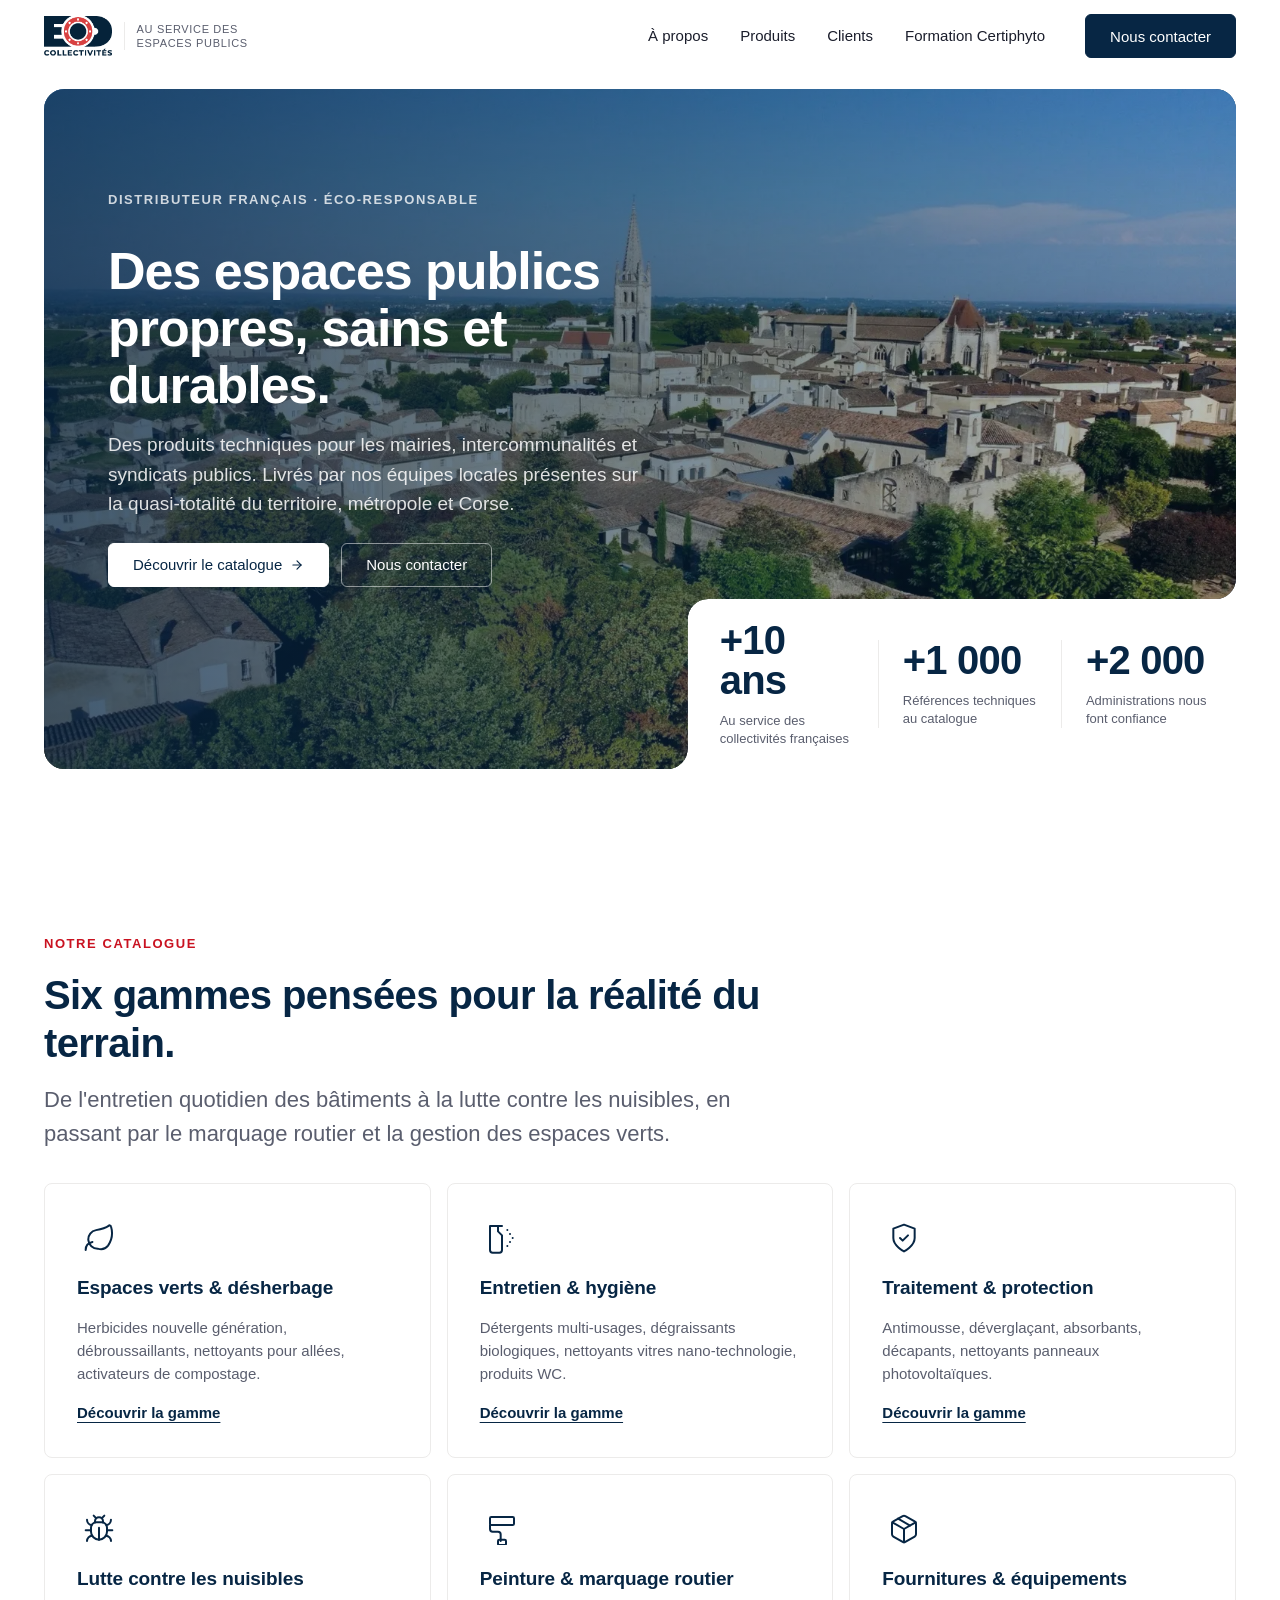
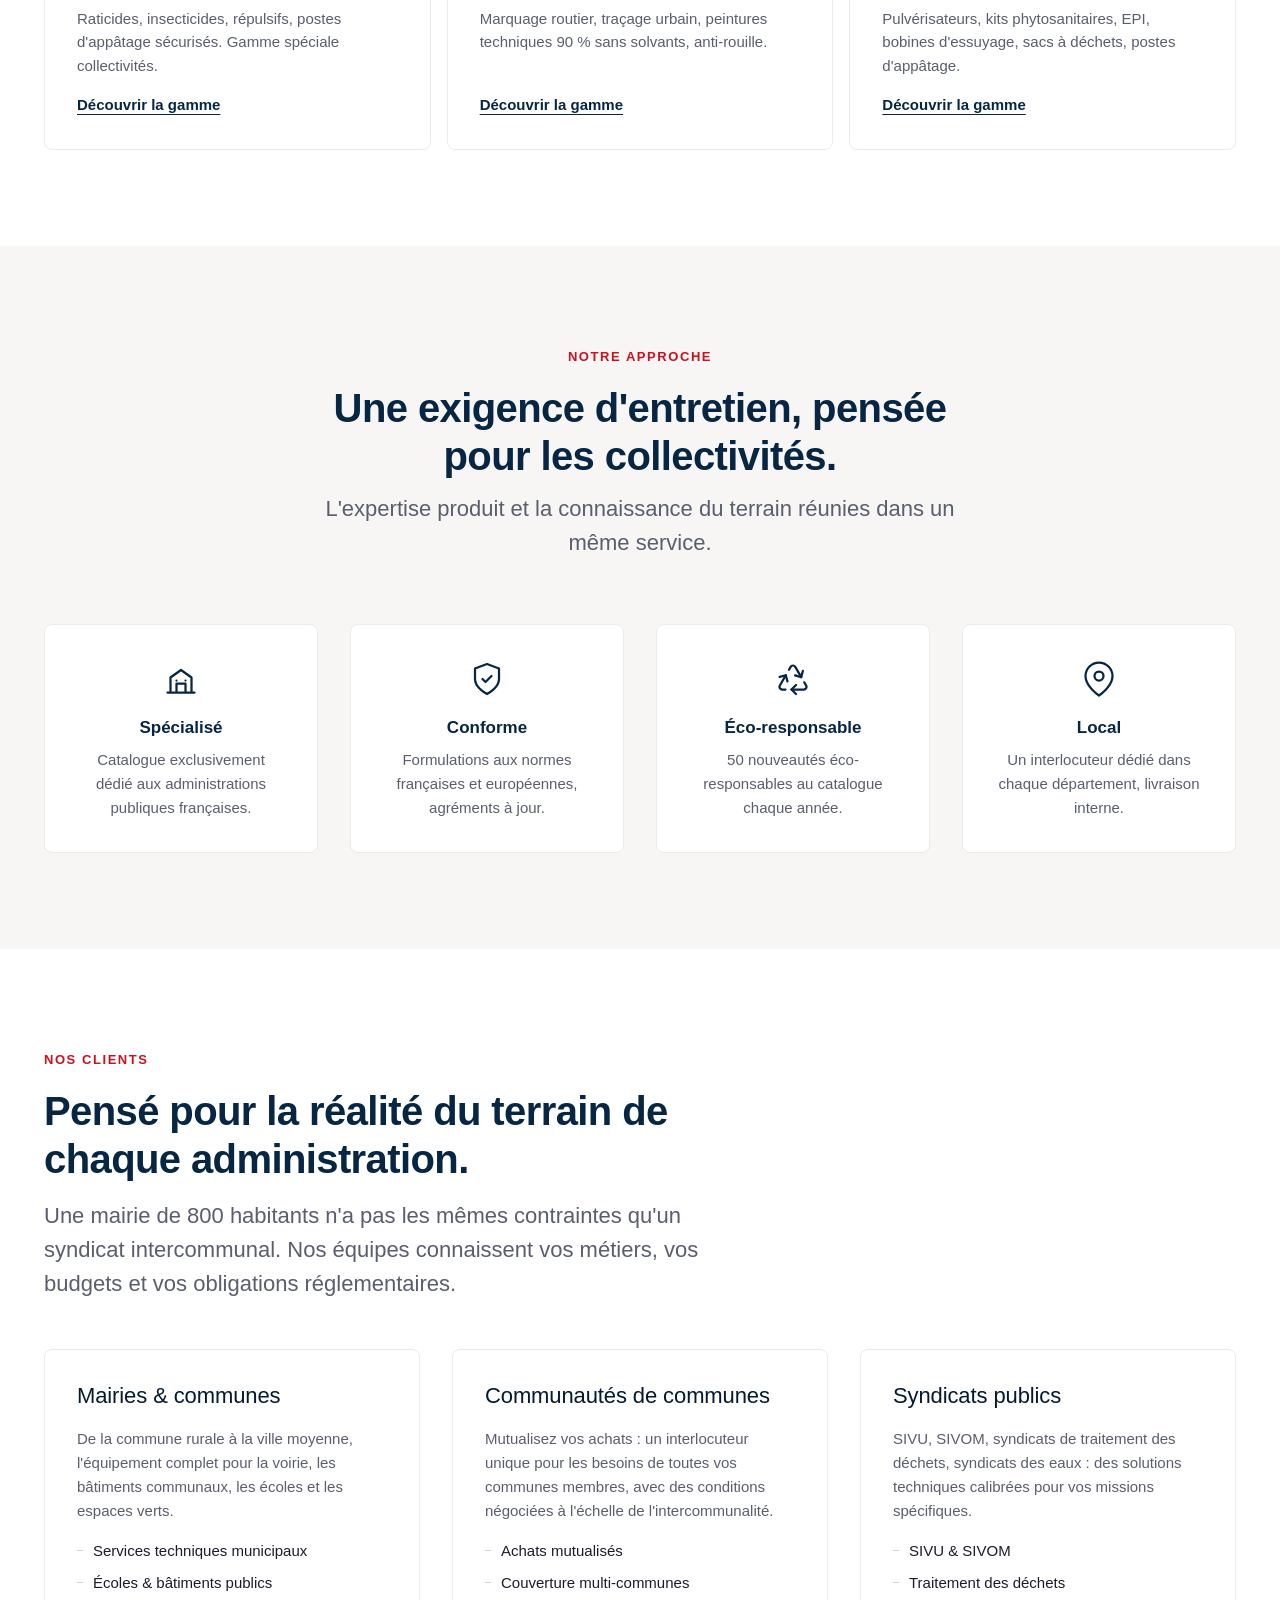
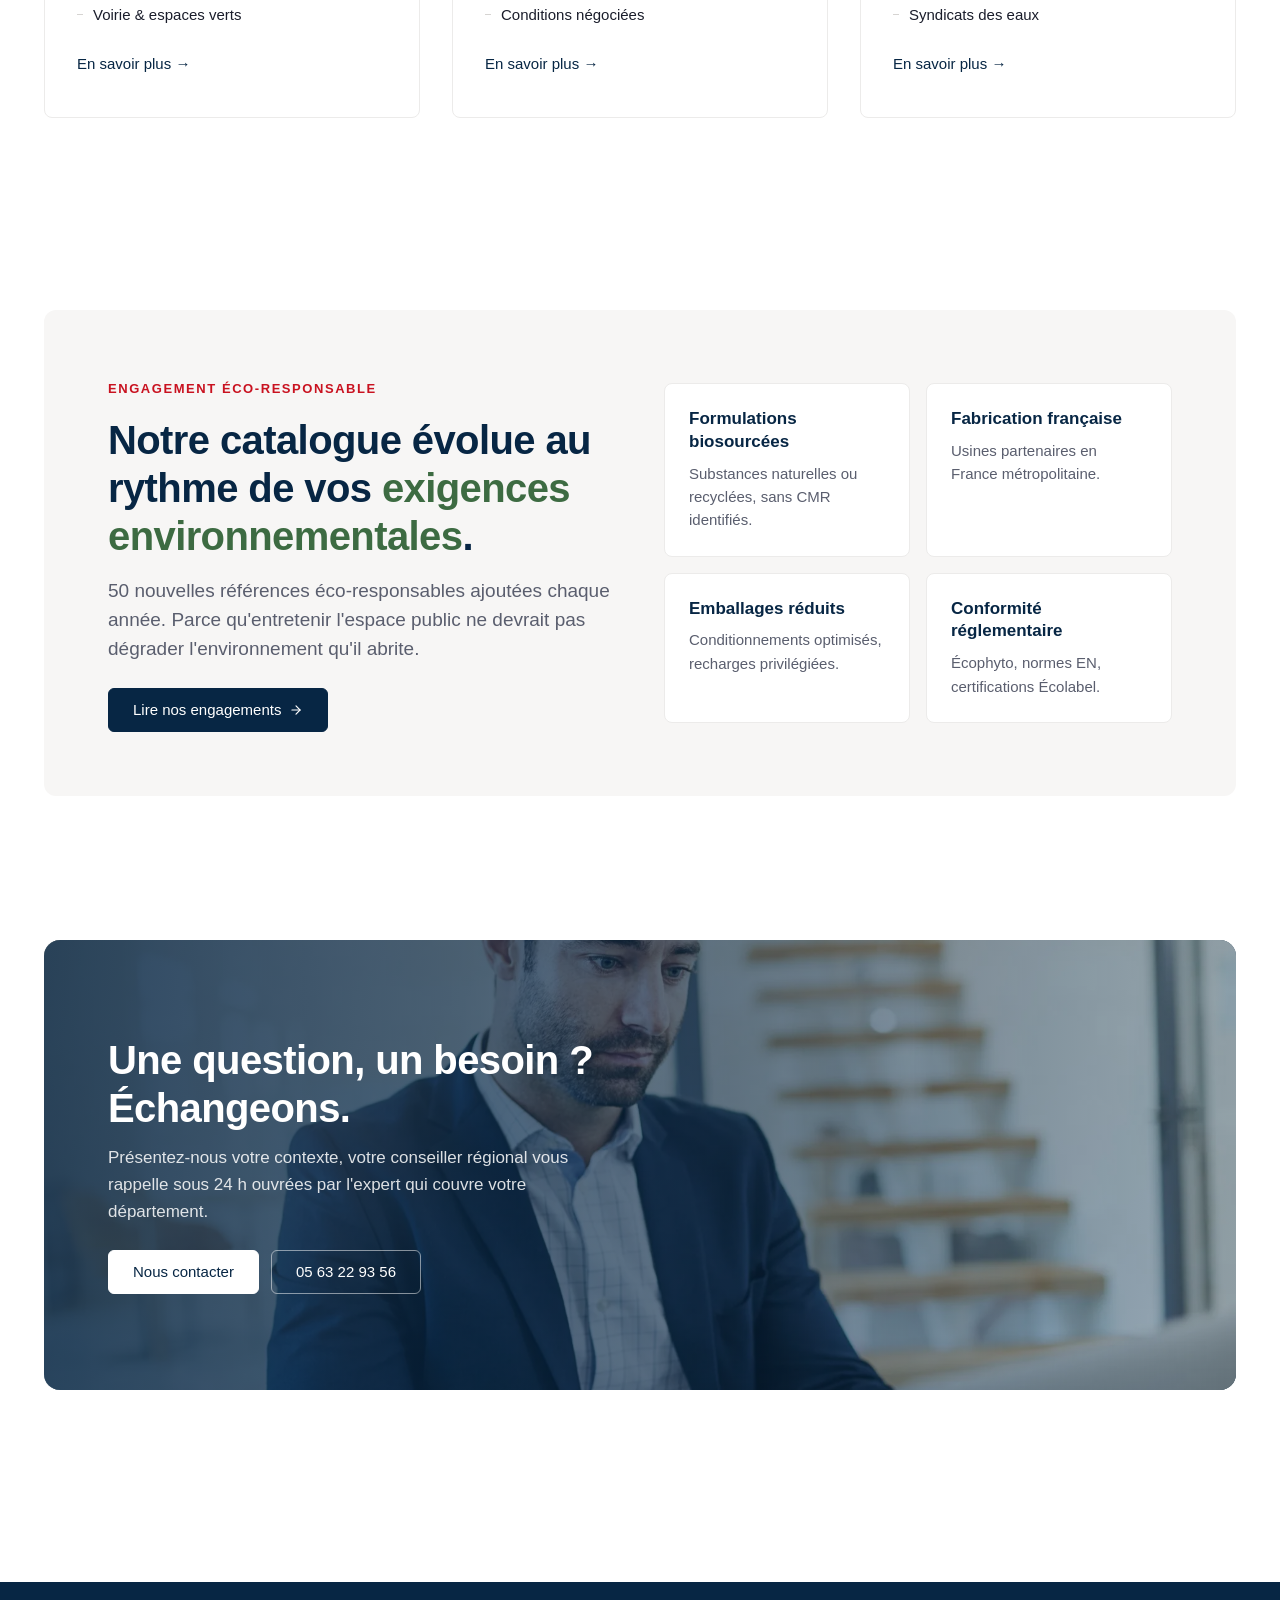
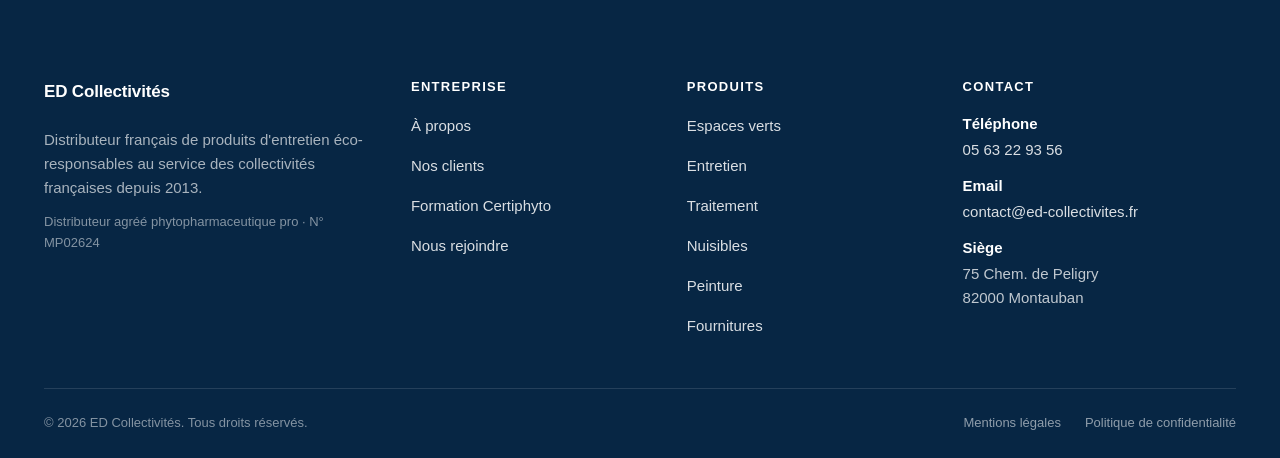
==== commit 65b51fc8: "Retours client : date 2013, retrait désherbeur, ajustement présence territoriale - Date de création " ====
--- a/index.html
+++ b/index.html
@@ -39,7 +39,7 @@
     "url": "https://ed-collectivites.fr",
     "logo": "https://ed-collectivites.fr/assets/img/logoedcollectivites.png",
     "description": "Distributeur français de produits d'entretien éco-responsables pour les collectivités locales.",
-    "foundingDate": "2006",
+    "foundingDate": "2013",
     "address": {
       "@type": "PostalAddress",
       "streetAddress": "75 Chem. de Peligry",
@@ -164,7 +164,7 @@
             <span class="eyebrow">Distributeur français · Éco-responsable</span>
             <h1 class="hero__title">Des espaces publics propres, sains et durables.</h1>
             <p class="hero__lead">
-              Des produits techniques pour les mairies, intercommunalités et syndicats publics. Livrés par nos équipes locales partout en France métropolitaine et en Corse.
+              Des produits techniques pour les mairies, intercommunalités et syndicats publics. Livrés par nos équipes locales présentes sur la quasi-totalité du territoire, métropole et Corse.
             </p>
             <div class="hero__cta">
               <a href="/nos-produits.html" class="btn btn--primary">
@@ -181,7 +181,7 @@
           <!-- Notch blanche en bas à droite avec les 3 chiffres clés -->
           <div class="hero__stats">
             <div class="hero-stat">
-              <div class="hero-stat__value">20 ans</div>
+              <div class="hero-stat__value">+10 ans</div>
               <div class="hero-stat__label">Au service des collectivités françaises</div>
             </div>
             <div class="hero-stat">
@@ -472,7 +472,7 @@
           <a href="/" class="brand">
             <span class="brand__name">ED Collectivités</span>
           </a>
-          <p>Distributeur français de produits d'entretien éco-responsables au service des collectivités françaises depuis 2006.</p>
+          <p>Distributeur français de produits d'entretien éco-responsables au service des collectivités françaises depuis 2013.</p>
           <p style="margin-top: var(--space-3); font-size: var(--fs-xs); color: rgba(255,255,255,0.5);">
             Distributeur agréé phytopharmaceutique pro · N° MP02624
           </p>
--- a/assets/css/styles.css
+++ b/assets/css/styles.css
@@ -863,8 +863,16 @@
   aspect-ratio: 4 / 3;
   box-shadow: var(--shadow-md);
 }
+.split__visual picture {
+  display: block;
+  width: 100%;
+  height: 100%;
+}
 .split__visual img {
-  width: 100%; height: 100%; object-fit: cover;
+  width: 100%;
+  height: 100%;
+  object-fit: cover;
+  display: block;
 }
 @media (max-width: 960px) {
   .split { grid-template-columns: 1fr; gap: var(--space-6); }
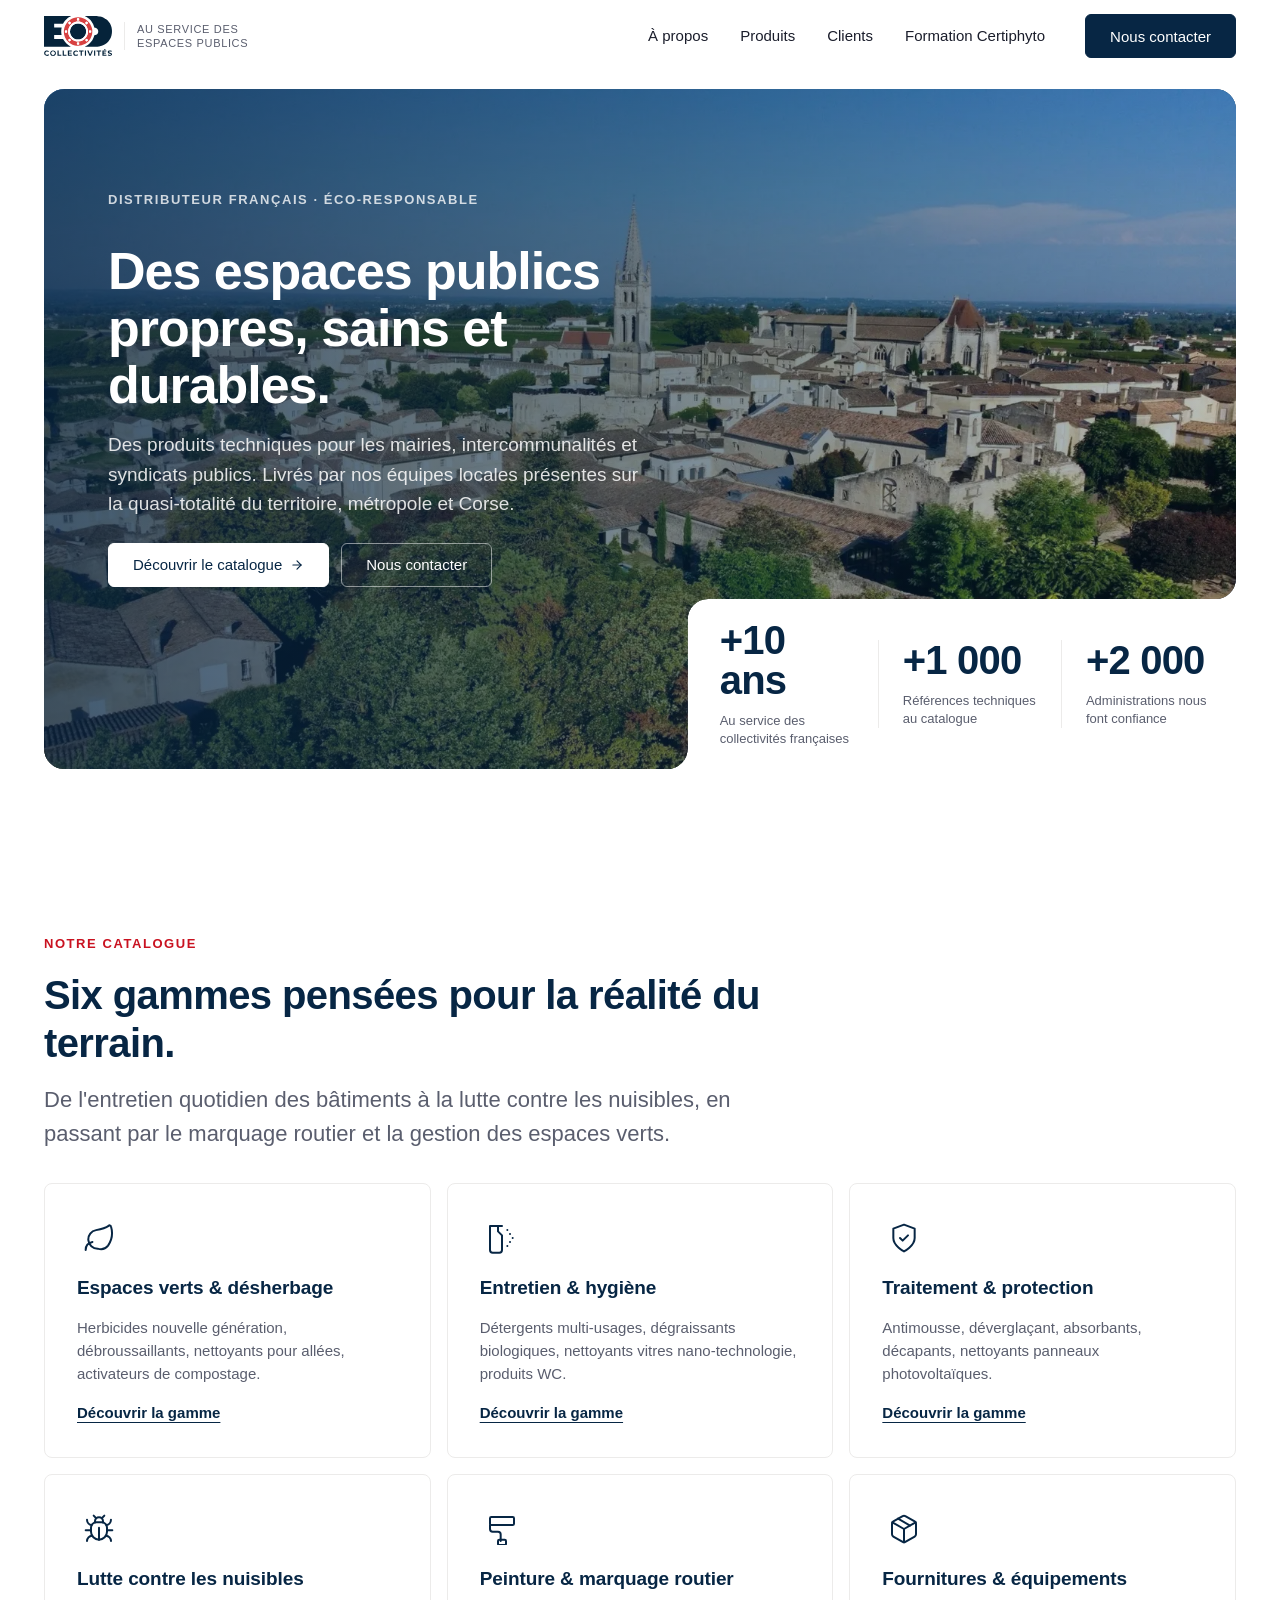
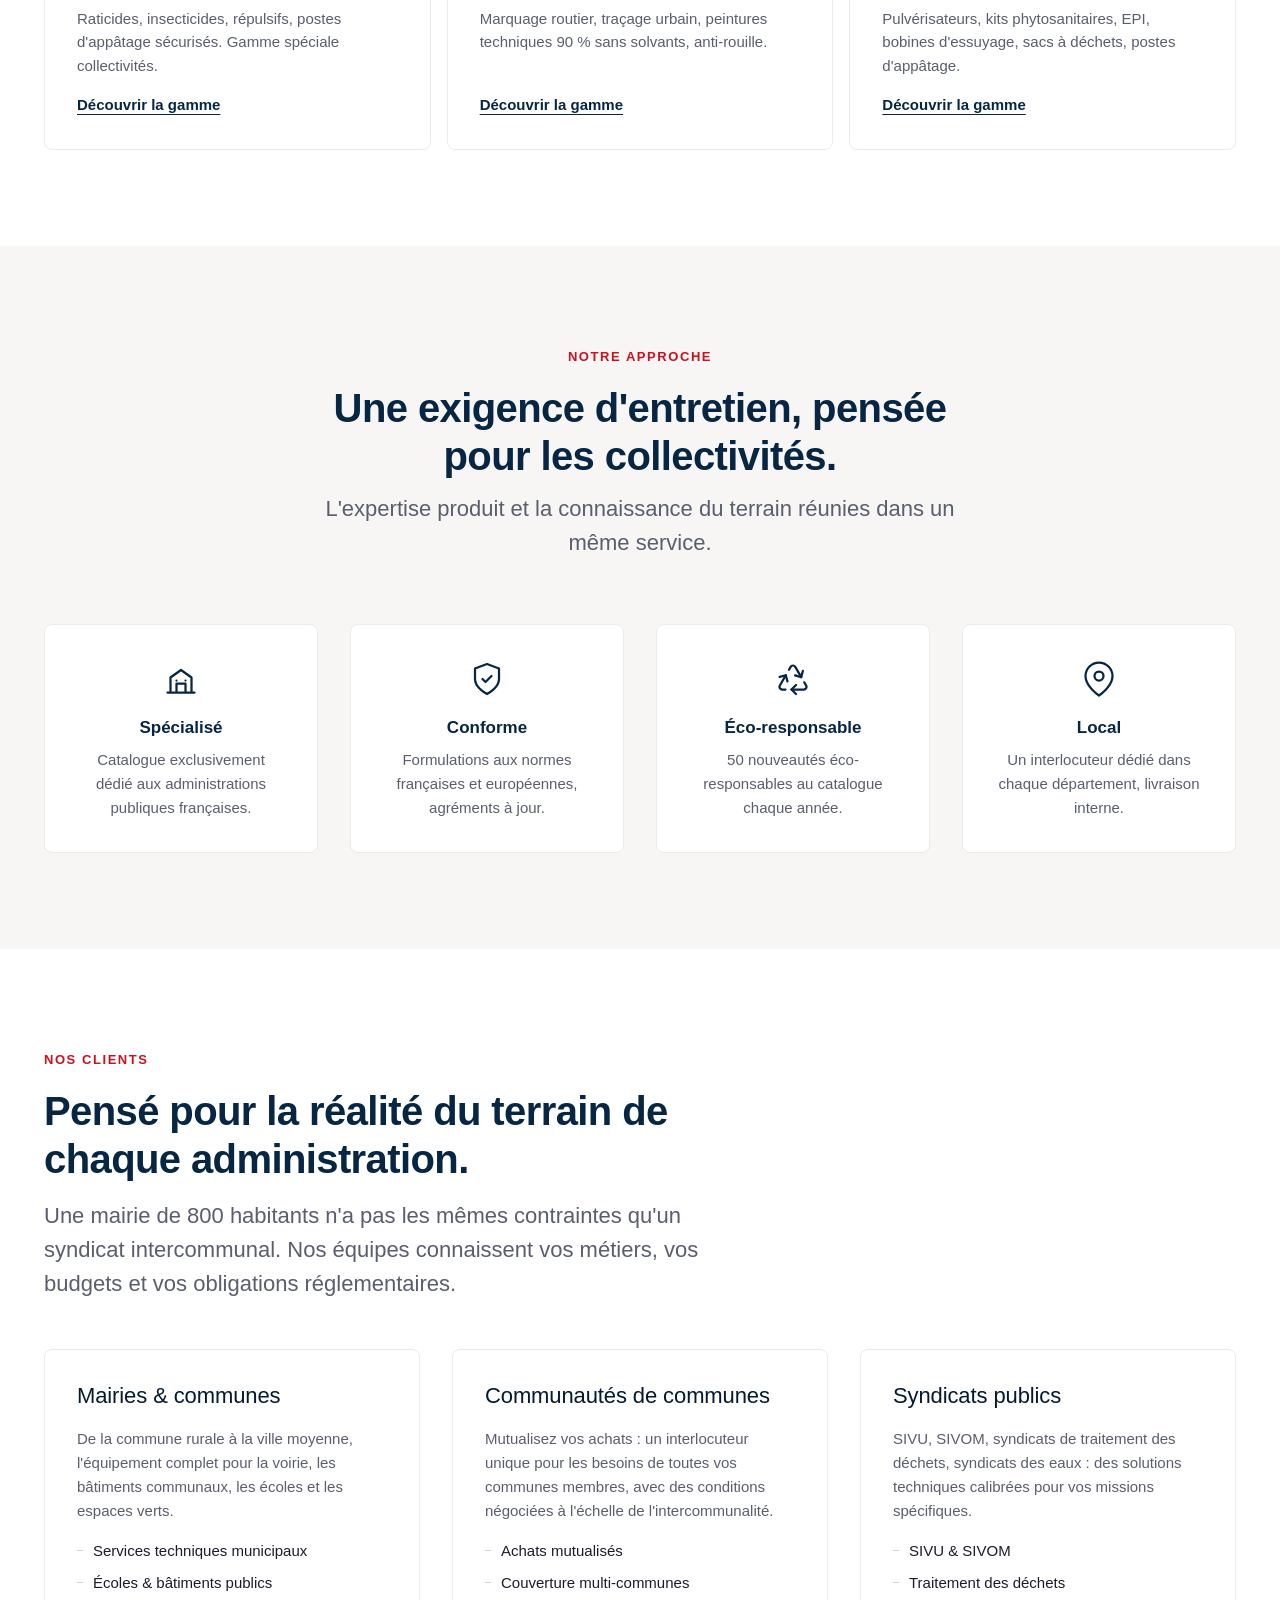
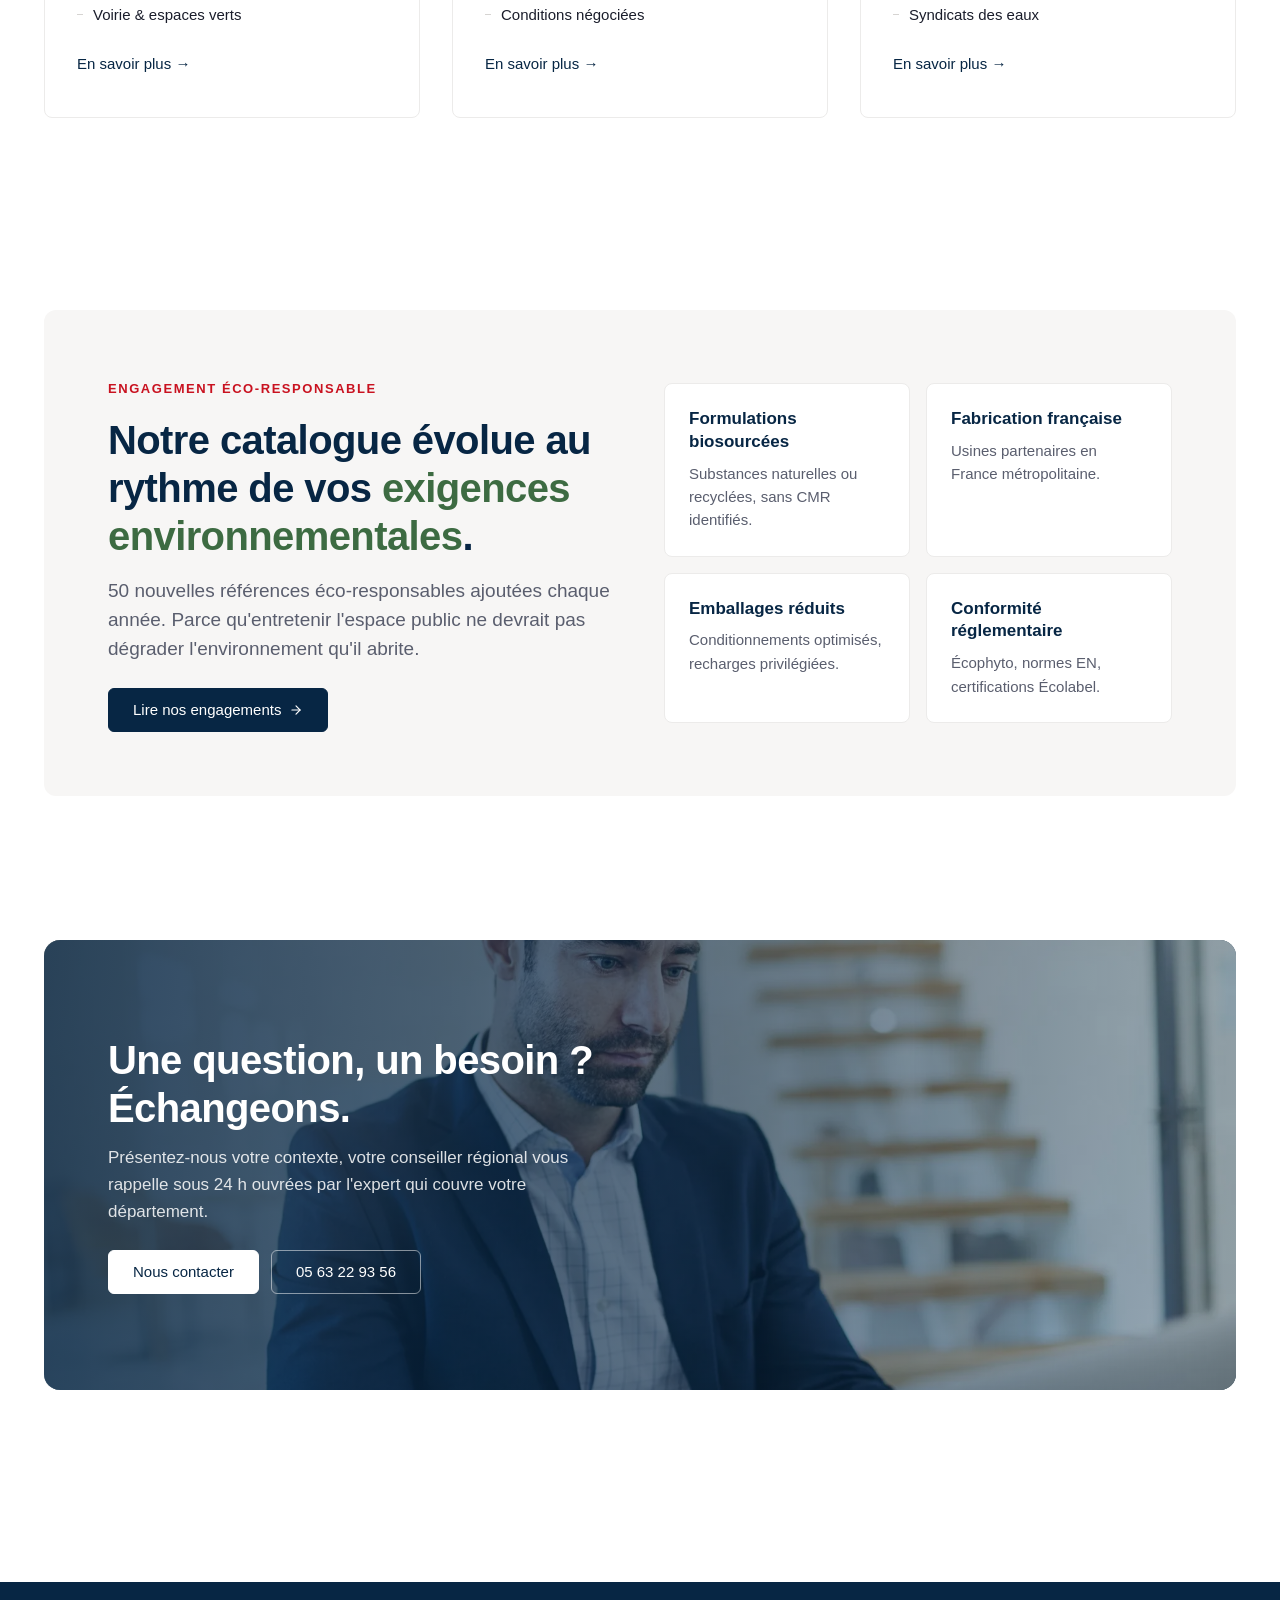
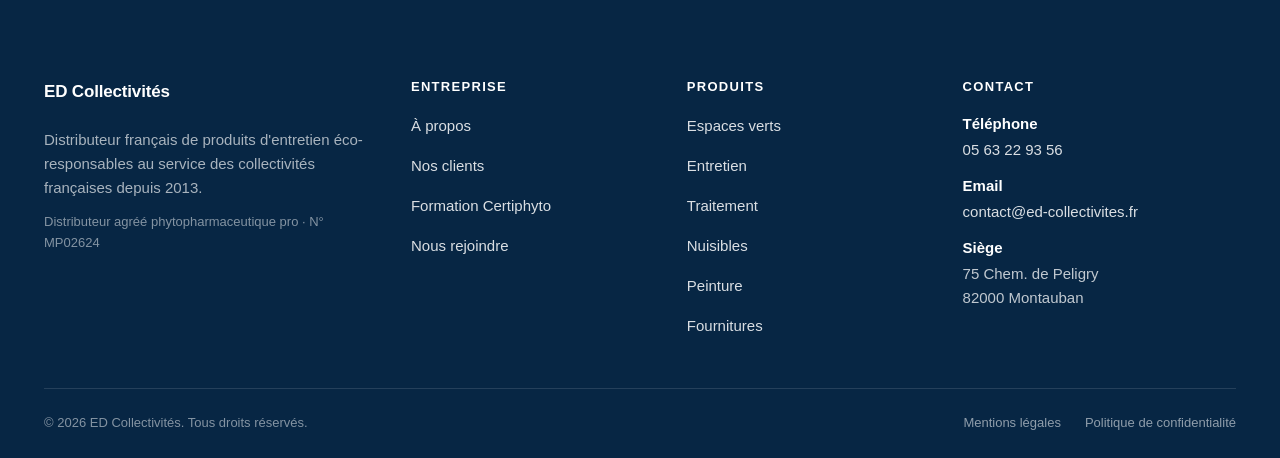
==== commit b8968345: "Logo en SVG + mentions légales complétées - Logo header (toutes pages) + image siège À propos passés" ====
--- a/index.html
+++ b/index.html
@@ -97,7 +97,7 @@
     <header class="site-header" data-header>
     <div class="container site-header__inner">
       <a href="/" class="brand" aria-label="ED Collectivités, accueil">
-        <img src="/assets/img/logoedcollectivites.png" alt="ED Collectivités" class="brand__logo" width="120" height="71">
+        <img src="/assets/img/logoedcollectivites.svg" alt="ED Collectivités" class="brand__logo" width="120" height="71">
         <span class="brand__tag"><span>Au service des</span><span>espaces publics</span></span>
       </a>
 
--- a/assets/css/styles.css
+++ b/assets/css/styles.css
@@ -143,8 +143,12 @@
 .section--alt { background: var(--color-surface); }   /* fond gris pour alternance */
 
 @media (max-width: 768px) {
-  .section { padding: var(--space-8) 0; }
-  .section--lg { padding: var(--space-9) 0; }
+  /* Rythme vertical unifié sur mobile : toutes les sections au même padding (48px),
+     pour un espacement cohérent entre blocs (~96px de gap partout). Évite aussi le bug
+     de cascade où "section section--sm" valait 64px au lieu de 48px. */
+  .section,
+  .section--sm { padding: var(--space-7) 0; }              /* 48px haut/bas */
+  .section--lg { padding: var(--space-8) 0; }              /* 64px, un cran au-dessus */
 }
 
 /* ---------- 5. TYPOGRAPHIE ---------------------------------------------- */
@@ -386,6 +390,7 @@
 @media (max-width: 960px) {
   .nav { display: none; }              /* on cache la nav horizontale */
   .nav-toggle { display: inline-flex; } /* on montre le burger */
+  .nav-toggle { order: -1; }           /* burger À GAUCHE du bouton CTA */
 }
 
 /* ---------- 7bis. MENU PLEIN ÉCRAN ------------------------------------- */
@@ -510,6 +515,19 @@
   .nav-toggle__label { display: none; }   /* burger seul sur petit écran */
   .menu-overlay__link { font-size: var(--fs-3xl); }
   .menu-overlay__footer { flex-direction: column; align-items: flex-start; }
+
+  /* Boutons pleine largeur dans le contenu (mobile) — hors header */
+  .hero__cta,
+  .page-header__cta,
+  .cta-band__actions {
+    flex-direction: column;
+    align-items: stretch;
+  }
+  main .btn:not(.btn--ghost),
+  .menu-overlay__footer .btn {
+    width: 100%;
+    justify-content: center;
+  }
 }
 
 /* ---------- 8. HERO — Image en L avec clip-path SVG, stats dans la découpe */
@@ -653,27 +671,44 @@
   .hero__overlay {
     background: linear-gradient(180deg, rgba(7, 38, 68, 0.45) 0%, rgba(7, 38, 68, 0.85) 100%);
   }
-  /* Les stats redescendent sous le hero en flow normal */
+  /* Les stats redescendent dans le bas du hero : carte en verre dépoli posée sur l'image (flou de fond), 3 colonnes sur une ligne */
   .hero__stats {
     position: static;
     width: 100%;
     height: auto;
-    margin-top: var(--space-5);
-    padding: var(--space-5);
-    gap: var(--space-5);
-    background: var(--color-surface);
+    margin-top: var(--space-6);
+    padding: var(--space-4) var(--space-3);
+    gap: 0;
+    align-items: stretch;
+    background: rgba(255, 255, 255, 0.1);
+    -webkit-backdrop-filter: blur(16px) saturate(140%);
+    backdrop-filter: blur(16px) saturate(140%);
+    border: 1px solid rgba(255, 255, 255, 0.22);
     border-radius: var(--radius-md);
   }
-  .hero-stat + .hero-stat { padding-left: var(--space-5); }
+  .hero-stat { padding: 0 var(--space-3); }
+  .hero-stat + .hero-stat {
+    margin-left: 0;
+    padding-left: var(--space-3);
+    border-left: 1px solid rgba(255, 255, 255, 0.25);
+  }
+  .hero-stat__value {
+    color: #fff;
+    font-size: var(--fs-lg);   /* réduit pour tenir sur une ligne en 3 colonnes */
+    white-space: nowrap;
+  }
+  .hero-stat__label {
+    color: rgba(255, 255, 255, 0.82);
+    font-size: 0.6875rem;      /* un cran sous --fs-xs pour les colonnes étroites */
+    line-height: 1.35;
+  }
 }
 @media (max-width: 560px) {
-  .hero__stats { flex-direction: column; gap: var(--space-4); }
-  .hero-stat + .hero-stat {
-    padding-left: 0;
-    border-left: none;
-    padding-top: var(--space-4);
-    border-top: 1px solid var(--color-border);
-  }
+  /* On reste en 3 colonnes : espacements et chiffres encore réduits pour les petits écrans */
+  .hero__stats { padding: var(--space-4) var(--space-2); }
+  .hero-stat { padding: 0 var(--space-2); }
+  .hero-stat + .hero-stat { padding-left: var(--space-2); }
+  .hero-stat__value { font-size: var(--fs-base); }
 }
 
 /* Bande de chiffres clés sous le hero — sobre, blanche, dense */
@@ -709,7 +744,7 @@
 }
 
 @media (max-width: 880px) {
-  .hero { padding: var(--space-7) 0; }
+  .hero { padding: var(--space-4) 0 var(--space-7); }  /* moins d'espace blanc entre le header et le hero */
   .hero__inner { grid-template-columns: 1fr; gap: var(--space-6); }
   .hero__image { aspect-ratio: 16 / 9; }
   .hero__title { max-width: none; }
@@ -1153,10 +1188,22 @@
   max-width: 26ch;
 }
 @media (max-width: 880px) {
-  .approach__grid { grid-template-columns: repeat(2, 1fr); gap: var(--space-5); }
-}
-@media (max-width: 480px) {
-  .approach__grid { grid-template-columns: 1fr; }
+  .approach__grid { grid-template-columns: repeat(2, minmax(0, 1fr)); gap: var(--space-5); }
+}
+@media (max-width: 600px) {
+  /* Phone : une carte par ligne (la grille 2x2 était trop resserrée), icône à gauche du texte.
+     Layout grid : icône en colonne 1 sur 2 rangées, titre + description empilés en colonne 2. */
+  .approach__grid { grid-template-columns: 1fr; gap: var(--space-4); }
+  .approach__item {
+    display: grid;
+    grid-template-columns: auto minmax(0, 1fr);
+    align-items: start;
+    column-gap: var(--space-4);
+    text-align: left;
+    padding: var(--space-5);
+  }
+  .approach__icon { grid-row: 1 / 3; margin-bottom: 0; }
+  .approach__desc { max-width: none; }
 }
 
 /* ---------- 13bis-b. MODALITÉS — 4 colonnes avec icônes ---------------- */
@@ -1461,7 +1508,7 @@
 .eco p { color: var(--color-text-muted); }
 .eco__pillars {
   display: grid;
-  grid-template-columns: 1fr 1fr;
+  grid-template-columns: minmax(0, 1fr) minmax(0, 1fr);  /* minmax(0,…) : colonnes strictement égales, indépendantes du contenu */
   gap: var(--space-4);
 }
 .eco__pillar {
@@ -1485,6 +1532,10 @@
 }
 @media (max-width: 960px) {
   .eco { grid-template-columns: 1fr; padding: var(--space-7) var(--space-5); }
+}
+@media (max-width: 600px) {
+  /* Phone : un pilier par ligne (la grille 2x2 était trop resserrée) */
+  .eco__pillars { grid-template-columns: 1fr; }
 }
 
 /* ---------- 16. CTA BAND — bannière contenue avec image en fond -------- */
@@ -1565,7 +1616,8 @@
   border-color: white;
 }
 @media (max-width: 768px) {
-  .cta-band { padding: var(--space-7) var(--space-6); min-height: 280px; }
+  /* CTA bannière : plus haute que large sur mobile (format portrait) */
+  .cta-band { padding: var(--space-8) var(--space-6); min-height: 480px; }
 }
 
 /* ---------- 17. TABLE OF CONTENTS (ancres internes) --------------------- */
@@ -1597,6 +1649,25 @@
   transition: background-color var(--t-fast), color var(--t-fast);
 }
 .toc a:hover { background: var(--color-surface-alt); color: var(--color-navy-900); }
+@media (max-width: 768px) {
+  /* Mobile : label seul sur la 1re ligne, puis liens en pastilles qui s'enroulent (2-3 par rangée). */
+  .toc { gap: var(--space-2); padding: var(--space-4) var(--space-5); }
+  .toc__label {
+    flex-basis: 100%;          /* force le label seul sur sa ligne, les pastilles passent en dessous */
+    margin: 0 0 var(--space-1);
+    padding: 0;
+  }
+  .toc a {
+    background: var(--color-bg);            /* pastille blanche visible sur le fond gris du bloc */
+    border: 1px solid var(--color-border);
+    padding: var(--space-2) var(--space-4);
+  }
+  .toc a:hover, .toc a:active {
+    background: var(--color-navy-800);
+    border-color: var(--color-navy-800);
+    color: #fff;
+  }
+}
 
 /* ---------- 18. PRODUCT SECTIONS (anchored) ----------------------------- */
 .product-section {
@@ -1661,6 +1732,7 @@
 }
 @media (max-width: 560px) {
   .product-section__families { grid-template-columns: 1fr; }
+  .family { padding: var(--space-4); }   /* padding latéral resserré (24px -> 16px) : icône plus proche du bord */
 }
 
 /* ---------- 19. NOTICE / AGRÉMENT BANNER -------------------------------- */
@@ -1710,8 +1782,12 @@
   .why-grid .notice {
     position: static;
     order: -1;              /* bandeau en haut sur mobile */
-    flex-direction: row;
+    flex-direction: column; /* icône au-dessus : le texte garde toute la largeur */
   }
+}
+@media (max-width: 600px) {
+  /* Mobile : icône au-dessus du texte pour qu'il occupe toute la largeur (au lieu d'être resserré à droite) */
+  .notice { flex-direction: column; gap: var(--space-3); }
 }
 
 /* ---------- 20. FORM ---------------------------------------------------- */
@@ -1803,6 +1879,14 @@
 }
 .checkbox input { width: 18px; height: 18px; margin-top: 3px; cursor: pointer; }
 .checkbox a { text-decoration: underline; }
+.checkbox__error {
+  grid-column: 1 / -1;                 /* pleine largeur sous la case + le texte */
+  font-size: var(--fs-xs);
+  color: var(--color-coral-600);
+  display: none;
+}
+.checkbox.has-error .checkbox__error { display: block; }
+.checkbox.has-error input { outline: 2px solid var(--color-coral-500); outline-offset: 1px; }
 
 @media (max-width: 640px) {
   .form__row { grid-template-columns: 1fr; }
@@ -1919,6 +2003,12 @@
 @media (max-width: 520px) {
   .footer__grid { grid-template-columns: 1fr; }
 }
+@media (max-width: 768px) {
+  /* Moins d'espace blanc entre le dernier bloc (CTA) et le footer, sur toutes les pages.
+     Deux marges s'additionnaient : le padding-bas de la dernière section + le margin-top du footer. */
+  main > section:last-child { padding-bottom: var(--space-6); }
+  .site-footer { margin-top: var(--space-5); }
+}
 
 /* ---------- 23. PAGE HEADER (sous-pages level-1) — fond bleu poudré ---- */
 /* Sobre, institutionnel : juste du texte sur fond bleu clair, pas d'image. */
@@ -1951,6 +2041,10 @@
   flex-wrap: wrap;
   gap: var(--space-3);
   margin-top: var(--space-6);
+}
+@media (max-width: 768px) {
+  /* Aligne le bandeau d'intro sur le rythme vertical mobile (au lieu de 64/96) */
+  .page-header { padding: var(--space-6) 0 var(--space-7); }  /* 32px haut / 48px bas */
 }
 
 .breadcrumb {
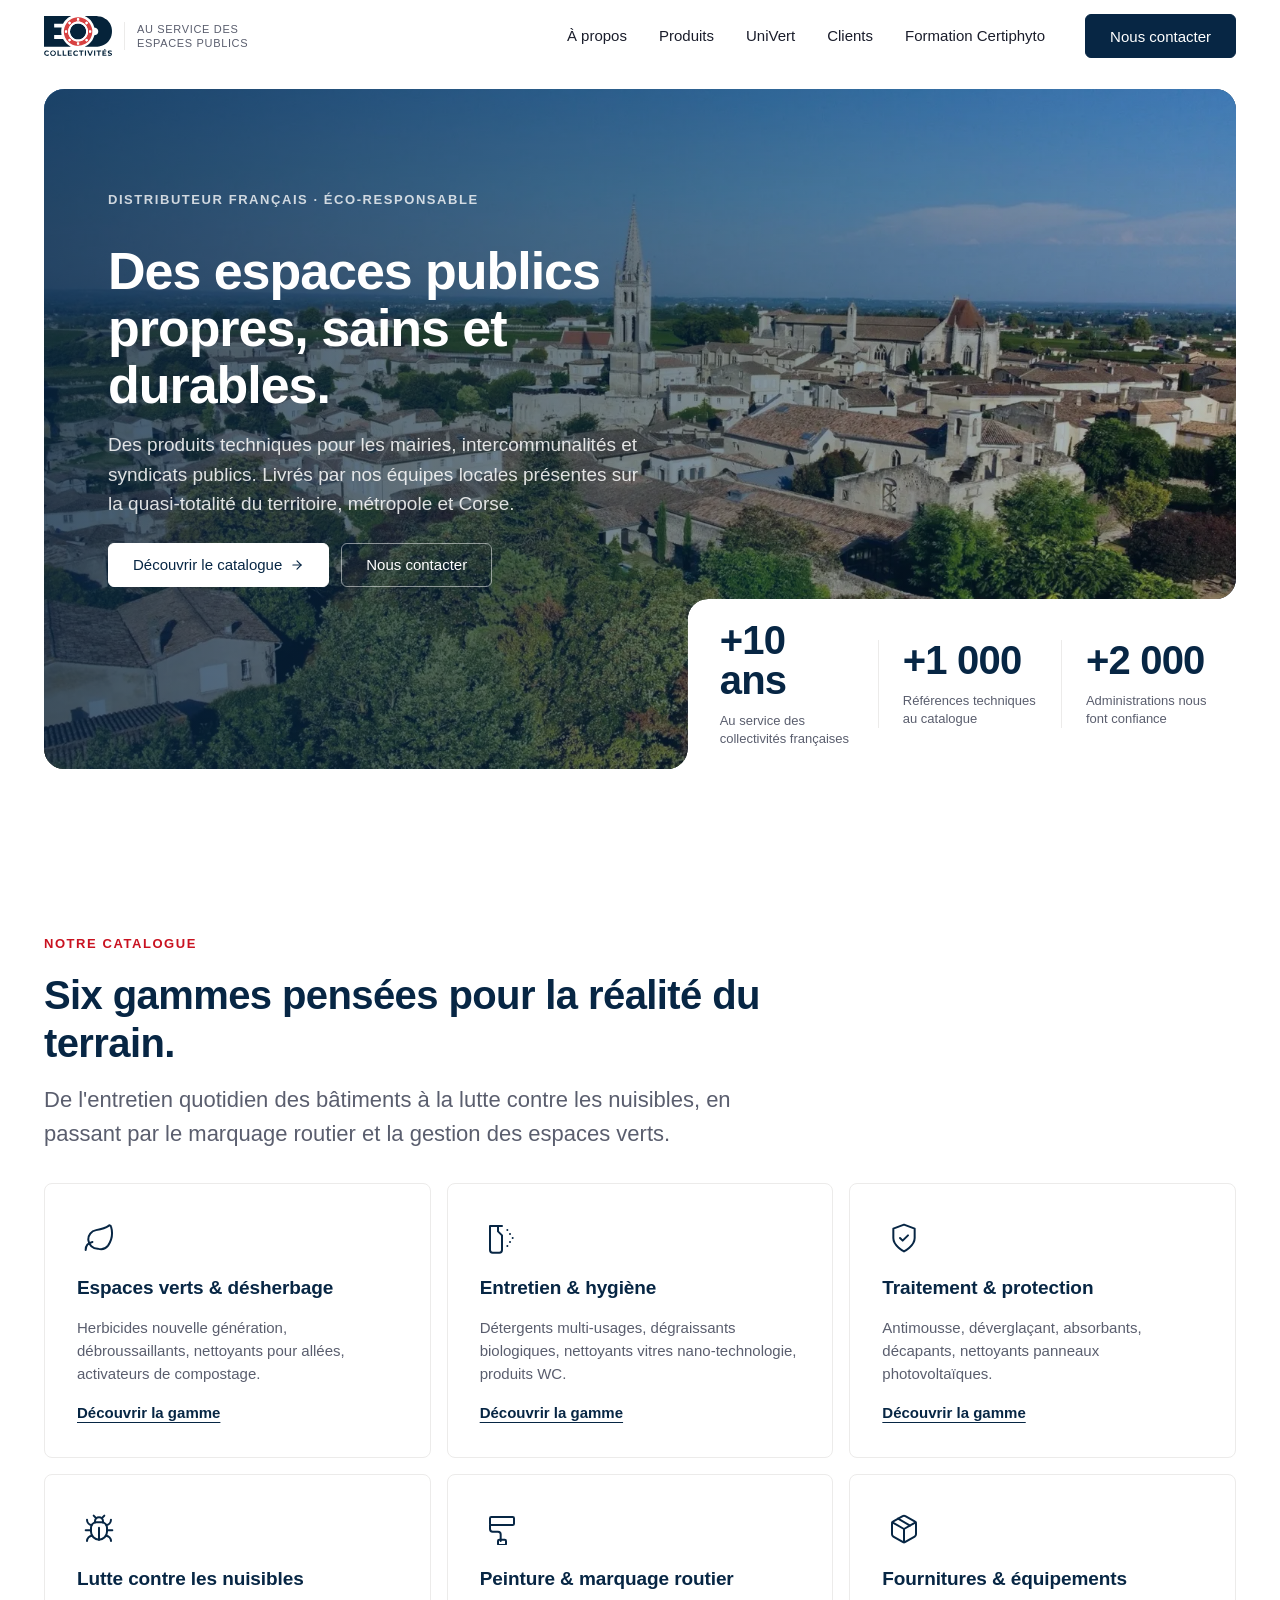
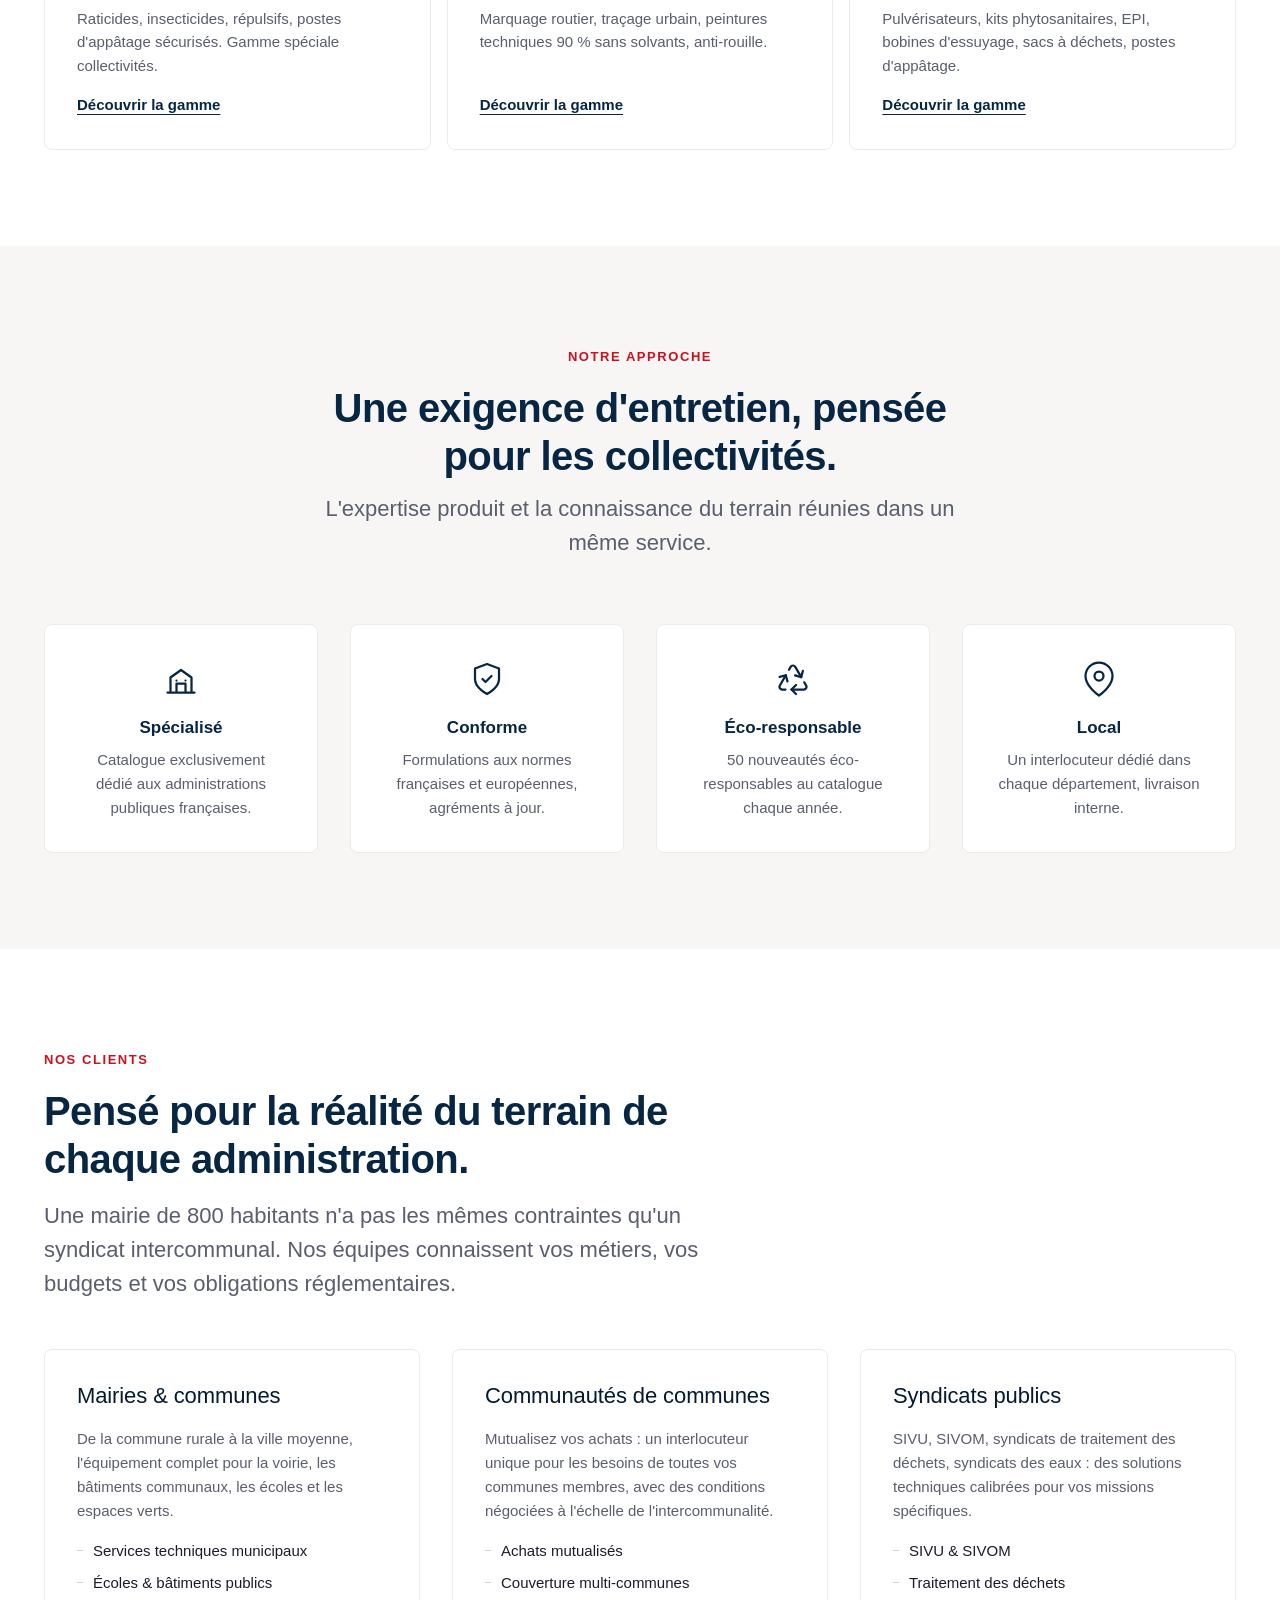
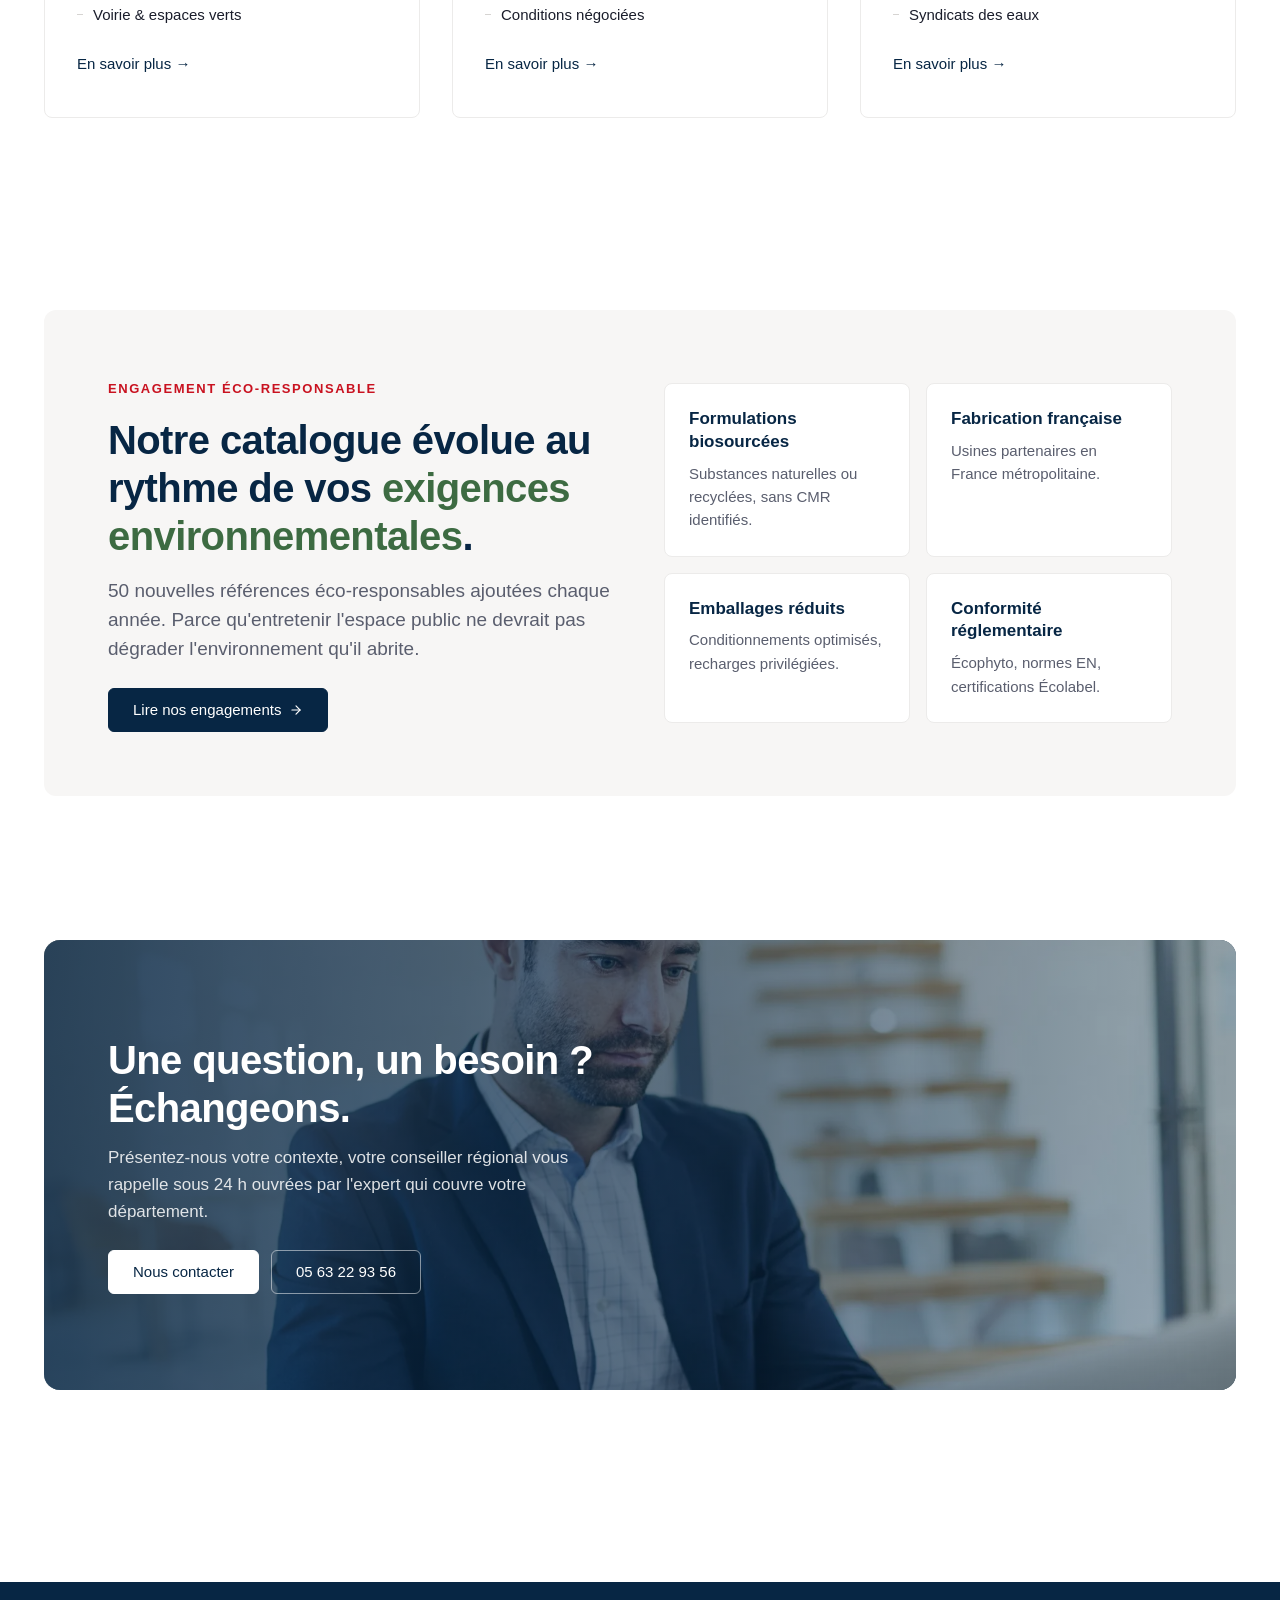
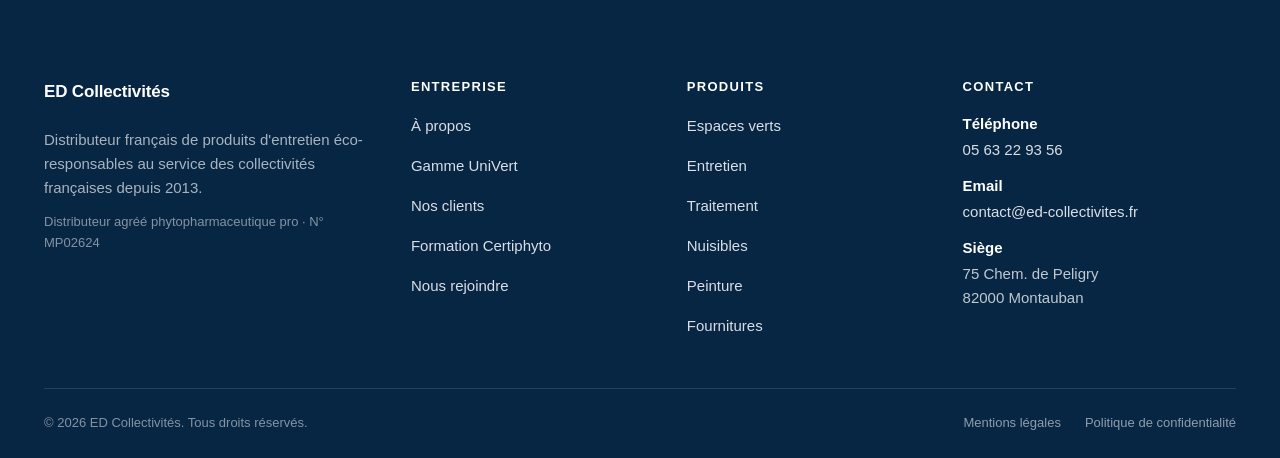
==== commit 3e8e3147: "Ajout de la page et de l'onglet UniVert - Nouvelle page univert.html : hero (H1, texte, bouton « Voi" ====
--- a/index.html
+++ b/index.html
@@ -104,6 +104,7 @@
       <nav class="nav" aria-label="Navigation principale">
         <a href="/a-propos.html" class="nav__link">À propos</a>
         <a href="/nos-produits.html" class="nav__link">Produits</a>
+        <a href="/univert.html" class="nav__link">UniVert</a>
         <a href="/nos-clients.html" class="nav__link">Clients</a>
         <a href="/formations-certiphyto.html" class="nav__link">Formation Certiphyto</a>
       </nav>
@@ -138,6 +139,7 @@
       <nav class="menu-overlay__nav" aria-label="Navigation principale">
         <a href="/a-propos.html" class="menu-overlay__link">À propos</a>
         <a href="/nos-produits.html" class="menu-overlay__link">Produits</a>
+        <a href="/univert.html" class="menu-overlay__link">UniVert</a>
         <a href="/nos-clients.html" class="menu-overlay__link">Clients</a>
         <a href="/formations-certiphyto.html" class="menu-overlay__link">Formation Certiphyto</a>
       </nav>
@@ -482,6 +484,7 @@
           <h5>Entreprise</h5>
           <ul>
             <li><a href="/a-propos.html">À propos</a></li>
+            <li><a href="/univert.html">Gamme UniVert</a></li>
             <li><a href="/nos-clients.html">Nos clients</a></li>
             <li><a href="/formations-certiphyto.html">Formation Certiphyto</a></li>
             <li><a href="/a-propos.html#recrutement">Nous rejoindre</a></li>
--- a/assets/css/styles.css
+++ b/assets/css/styles.css
@@ -2117,6 +2117,142 @@
 .program__item h4 { font-size: var(--fs-lg); color: var(--color-navy-900); margin-bottom: var(--space-2); }
 .program__item p { font-size: var(--fs-sm); color: var(--color-text-muted); }
 
+/* ---------- 27. PAGE UNIVERT — hero dédié ------------------------------ */
+.univert-hero {
+  position: relative;
+  overflow: hidden;
+  display: flex;
+  align-items: center;
+  min-height: min(78vh, 720px);
+  padding: var(--space-9) 0;
+  background: radial-gradient(130% 130% at 82% 0%, #1b5e46 0%, var(--color-navy-800) 46%, var(--color-navy-900) 100%);
+  color: #fff;
+}
+.univert-hero__glow {
+  position: absolute;
+  top: -20%;
+  right: -10%;
+  width: 55%;
+  height: 120%;
+  background: radial-gradient(closest-side, rgba(126, 200, 150, 0.28), transparent 70%);
+  pointer-events: none;
+  z-index: 0;
+}
+.univert-hero .container { position: relative; z-index: 1; }
+.univert-hero__inner { max-width: 760px; }
+.univert-hero__eyebrow {
+  display: inline-block;
+  font-size: var(--fs-xs);
+  font-weight: 600;
+  letter-spacing: 0.12em;
+  text-transform: uppercase;
+  color: #9ed3b0;
+  margin-bottom: var(--space-4);
+}
+.univert-hero__title {
+  font-size: var(--fs-5xl);
+  font-weight: 700;
+  line-height: 1.08;
+  letter-spacing: -0.02em;
+  color: #fff;
+  max-width: 18ch;
+}
+.univert-hero__title .accent { color: #9ed3b0; }
+.univert-hero__lead {
+  font-size: var(--fs-lg);
+  line-height: 1.6;
+  color: rgba(255, 255, 255, 0.85);
+  max-width: 60ch;
+  margin-top: var(--space-5);
+}
+.univert-hero__cta {
+  display: flex;
+  flex-wrap: wrap;
+  gap: var(--space-3);
+  margin-top: var(--space-7);
+}
+/* Boutons inversés sur fond sombre */
+.univert-hero .btn--primary { background: #fff; color: var(--color-navy-800); border-color: #fff; }
+.univert-hero .btn--primary:hover { background: var(--color-navy-50); color: var(--color-navy-900); border-color: var(--color-navy-50); }
+.univert-hero .btn--secondary { background: transparent; color: #fff; border-color: rgba(255, 255, 255, 0.5); }
+.univert-hero .btn--secondary:hover { background: #fff; color: var(--color-navy-800); border-color: #fff; }
+@media (max-width: 768px) {
+  .univert-hero { min-height: auto; padding: var(--space-8) 0; }
+  .univert-hero__title { font-size: var(--fs-4xl); }
+}
+@media (max-width: 560px) {
+  .univert-hero__cta { flex-direction: column; align-items: stretch; }
+  .univert-hero__cta .btn { width: 100%; justify-content: center; }
+}
+
+/* Produits UniVert (sans photo) */
+.univert-products { scroll-margin-top: 84px; }   /* ancre "Voir les produits" : dégage le header sticky */
+.univert-cat { margin-top: var(--space-8); }
+.univert-cat__head {
+  display: flex;
+  align-items: baseline;
+  gap: var(--space-3);
+  flex-wrap: wrap;
+  padding-bottom: var(--space-4);
+  margin-bottom: var(--space-5);
+  border-bottom: 1px solid var(--color-border);
+}
+.univert-cat__head h3 { font-size: var(--fs-2xl); font-weight: 600; color: var(--color-navy-800); }
+.univert-cat__head span { font-size: var(--fs-sm); color: var(--color-text-muted); }
+.univert-grid {
+  display: grid;
+  grid-template-columns: repeat(3, minmax(0, 1fr));
+  gap: var(--space-5);
+}
+.uv-card {
+  display: flex;
+  flex-direction: column;
+  padding: var(--space-5);
+  background: var(--color-surface);
+  border: 1px solid var(--color-border);
+  border-radius: var(--radius-md);
+  transition: border-color var(--t-fast);
+}
+.uv-card:hover { border-color: var(--color-navy-800); }
+.uv-card__badges { display: flex; flex-wrap: wrap; gap: var(--space-2); margin-bottom: var(--space-3); }
+.uv-badge {
+  font-size: 0.6875rem;
+  font-weight: 600;
+  letter-spacing: 0.04em;
+  text-transform: uppercase;
+  padding: 3px 9px;
+  border-radius: var(--radius-full);
+}
+.uv-badge--eco { background: var(--color-eco-50); color: var(--color-eco-600); }
+.uv-badge--best { background: rgba(221, 21, 35, 0.08); color: var(--color-coral-600); }
+.uv-card__name { font-size: var(--fs-lg); font-weight: 600; color: var(--color-navy-800); margin-bottom: var(--space-2); }
+.uv-card__desc { font-size: var(--fs-sm); color: var(--color-text-muted); line-height: 1.55; flex: 1; }
+.uv-card__meta {
+  display: flex;
+  align-items: baseline;
+  justify-content: space-between;
+  gap: var(--space-3);
+  margin-top: var(--space-4);
+  padding-top: var(--space-4);
+  border-top: 1px solid var(--color-border);
+}
+.uv-card__format { font-size: var(--fs-xs); color: var(--color-text-soft); }
+.uv-card__price { font-size: var(--fs-base); font-weight: 700; color: var(--color-navy-800); white-space: nowrap; }
+.univert-outro { margin-top: var(--space-7); text-align: center; }
+.univert-legal {
+  margin: var(--space-5) auto 0;
+  max-width: 76ch;
+  font-size: var(--fs-xs);
+  color: var(--color-text-soft);
+  line-height: 1.5;
+}
+@media (max-width: 880px) {
+  .univert-grid { grid-template-columns: repeat(2, minmax(0, 1fr)); }
+}
+@media (max-width: 560px) {
+  .univert-grid { grid-template-columns: 1fr; }
+}
+
 /* ---------- 27. TESTIMONIALS -------------------------------------------- */
 .testimonials {
   display: grid;
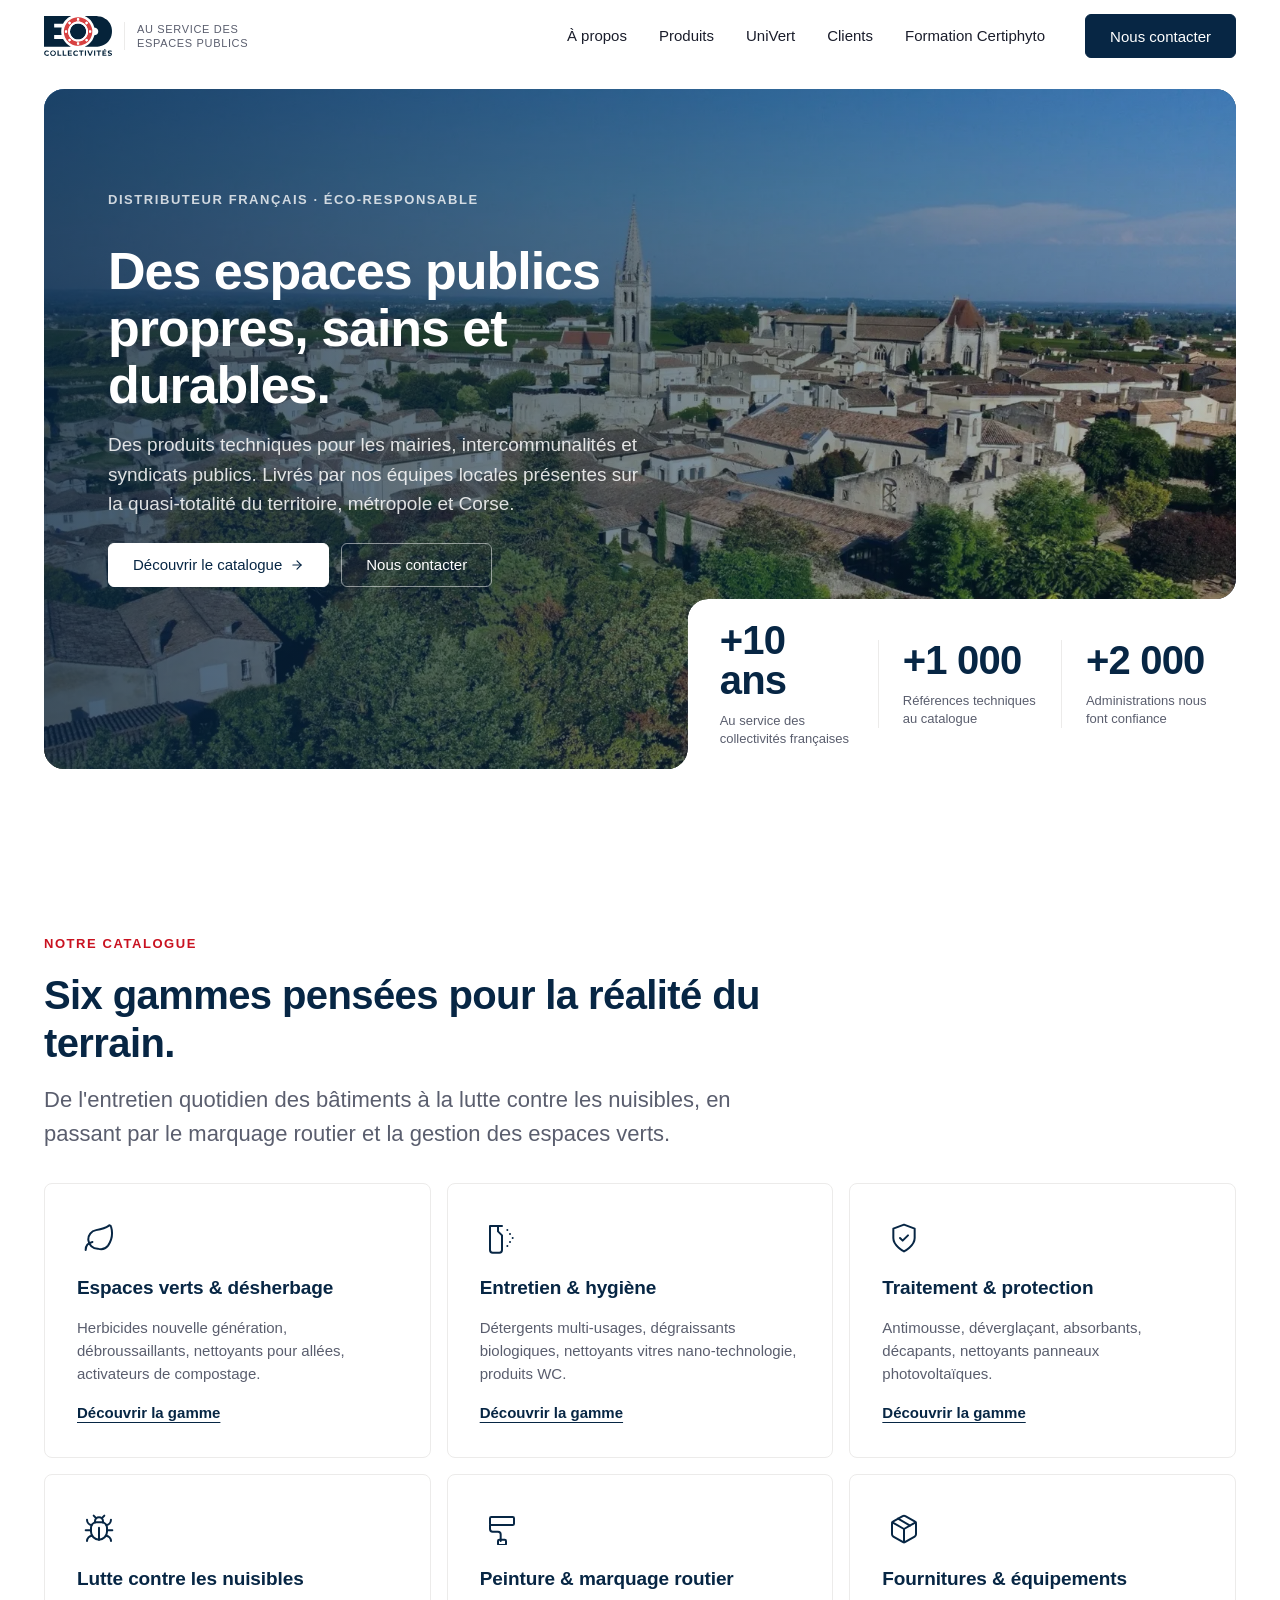
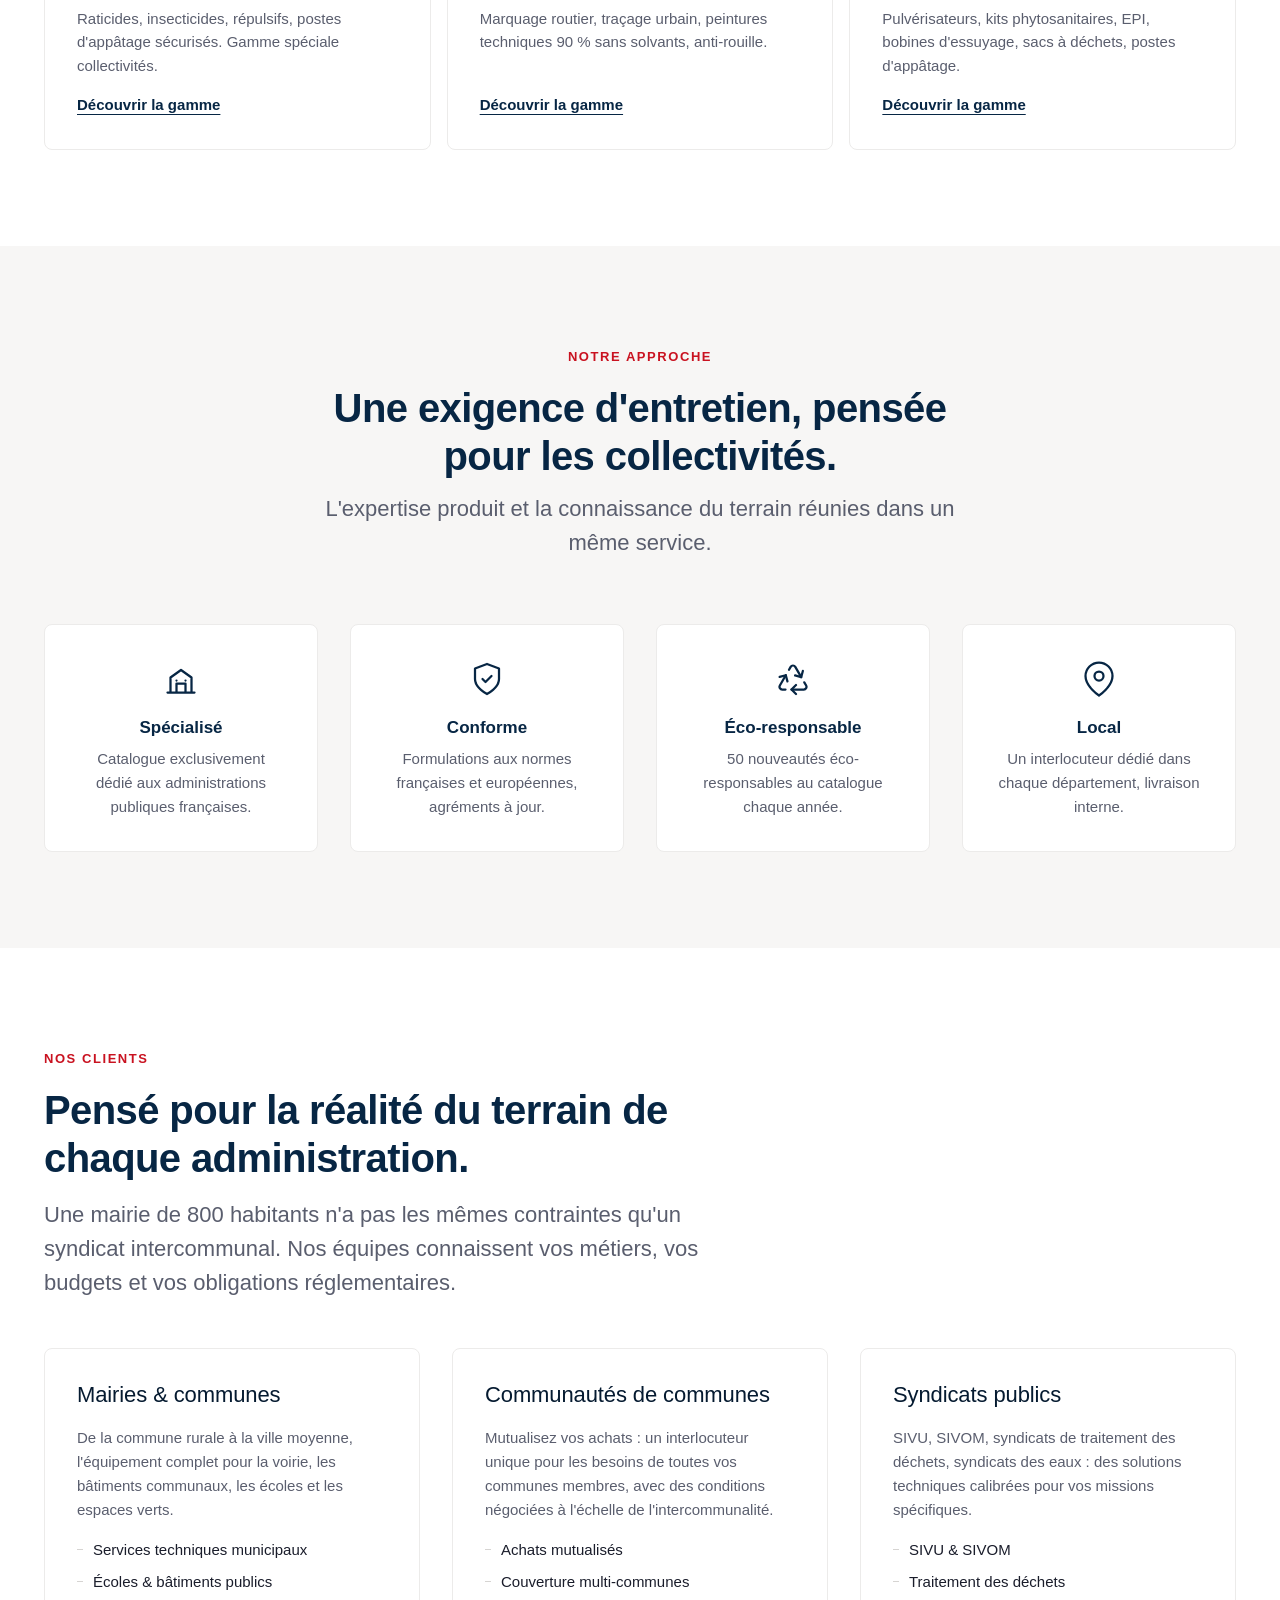
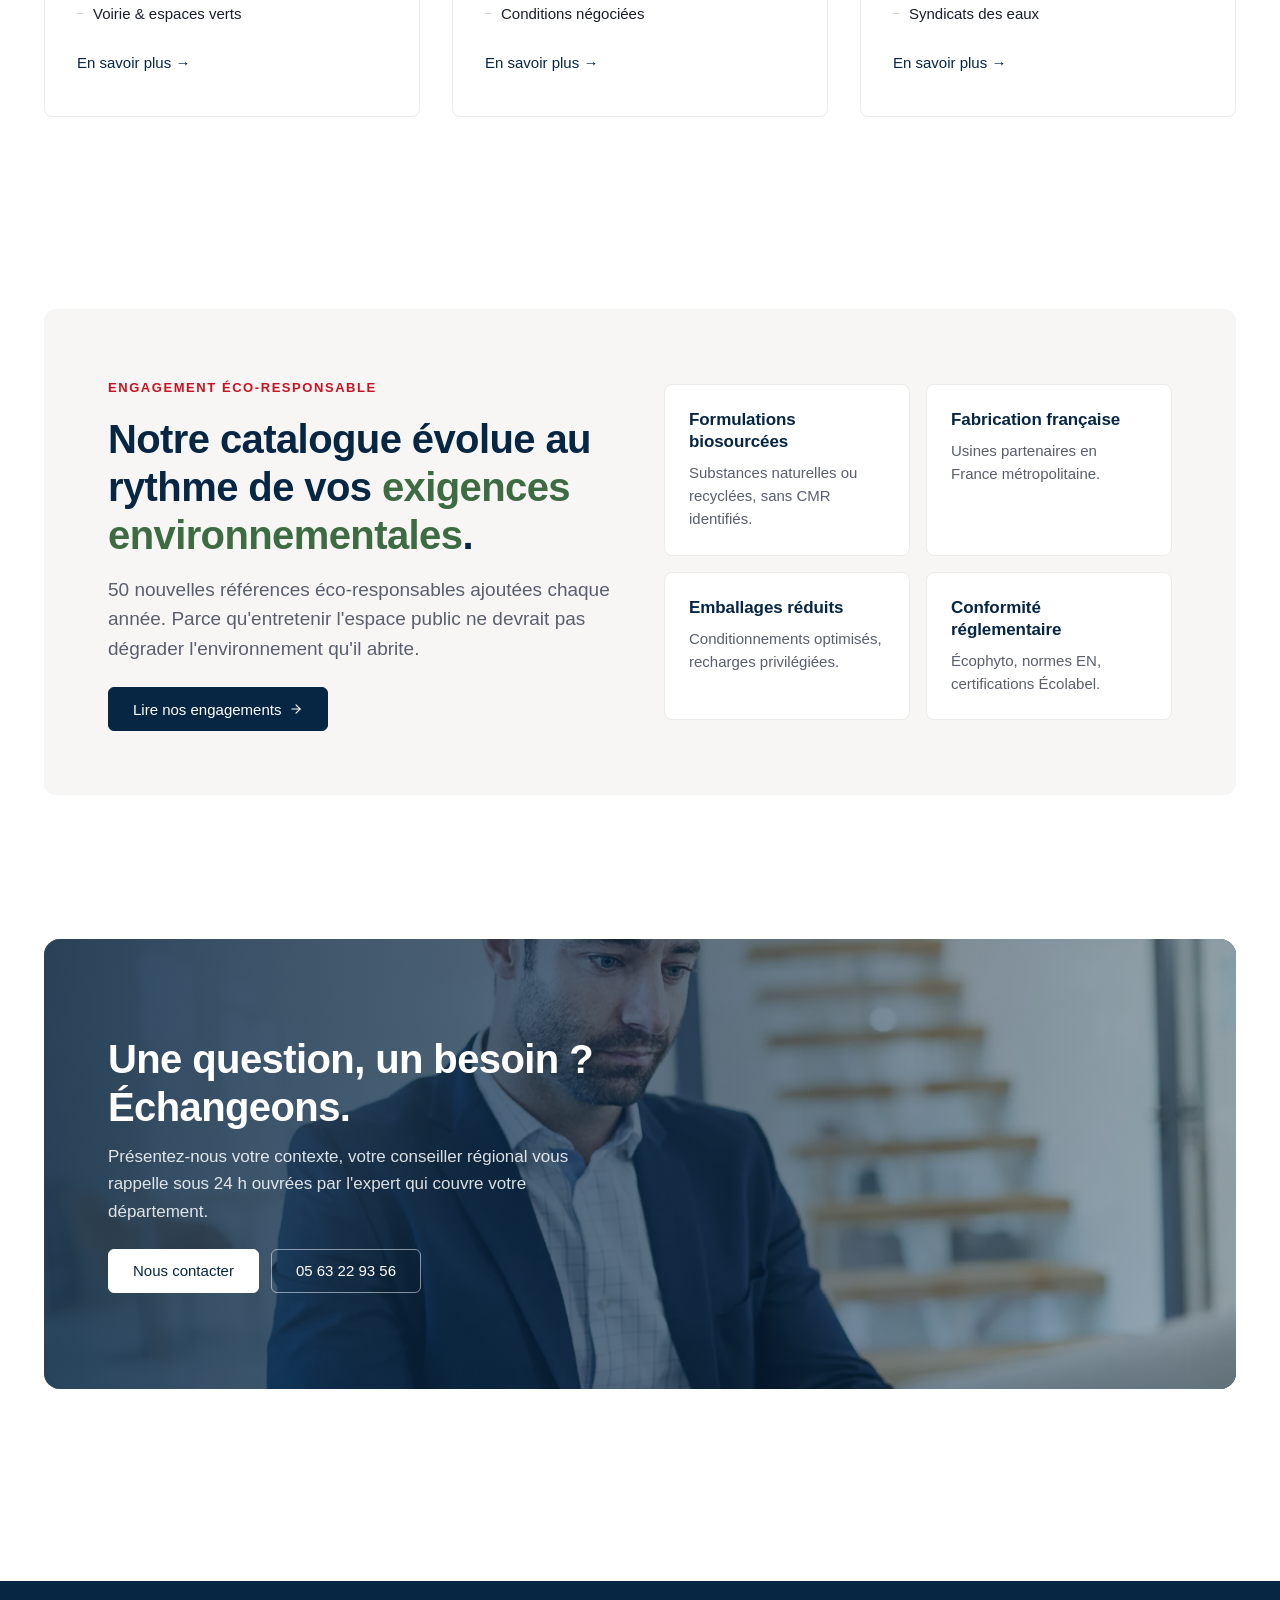
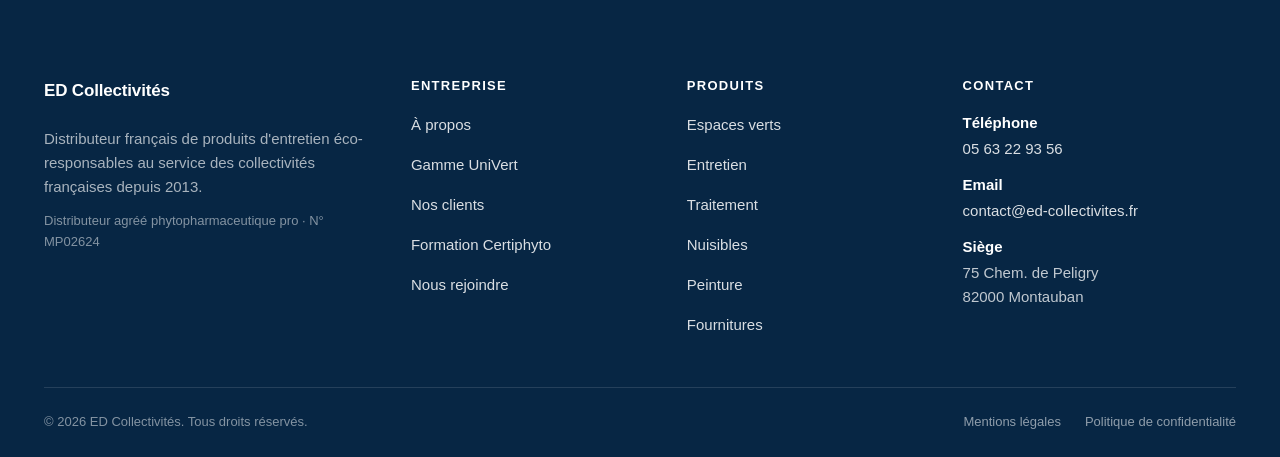
==== commit 59076958: "Critique design : correctifs a11y/SEO + nettoyage code mort - Contraste WCAG AA : token --color-text" ====
--- a/index.html
+++ b/index.html
@@ -25,7 +25,7 @@
   <meta property="og:image" content="https://ed-collectivites.fr/assets/img/og-default.jpg">
   <meta property="og:locale" content="fr_FR">
 
-  <link rel="stylesheet" href="/assets/css/styles.css">
+  <link rel="stylesheet" href="/assets/css/styles.css?v=2">
 
   <!-- Preload de l'image hero (LCP) pour accélérer l'affichage -->
   <link rel="preload" as="image" href="/assets/img/hero-commune.webp" type="image/webp" fetchpriority="high">
@@ -158,7 +158,7 @@
     <!-- =================== HERO : Banner image + notch stats bottom-right === -->
     <section class="hero">
       <div class="container">
-        <div class="hero__wrap reveal">
+        <div class="hero__wrap">
           <div class="hero__bg" style="background-image: url('/assets/img/hero-commune.webp');"></div>
           <div class="hero__overlay"></div>
 
@@ -318,7 +318,7 @@
                   <path d="M3 21h18M5 21V11l7-5 7 5v10M9 21v-6h6v6M9 13h.01M15 13h.01"/>
                 </svg>
               </div>
-              <h4 class="approach__title">Spécialisé</h4>
+              <h3 class="approach__title">Spécialisé</h3>
               <p class="approach__desc">Catalogue exclusivement dédié aux administrations publiques françaises.</p>
             </div>
 
@@ -329,7 +329,7 @@
                   <path d="m9 12 2 2 4-4"/>
                 </svg>
               </div>
-              <h4 class="approach__title">Conforme</h4>
+              <h3 class="approach__title">Conforme</h3>
               <p class="approach__desc">Formulations aux normes françaises et européennes, agréments à jour.</p>
             </div>
 
@@ -344,7 +344,7 @@
                   <path d="m13.378 9.633 4.096 1.098 1.097-4.096"/>
                 </svg>
               </div>
-              <h4 class="approach__title">Éco-responsable</h4>
+              <h3 class="approach__title">Éco-responsable</h3>
               <p class="approach__desc">50 nouveautés éco-responsables au catalogue chaque année.</p>
             </div>
 
@@ -355,7 +355,7 @@
                   <circle cx="12" cy="10" r="3"/>
                 </svg>
               </div>
-              <h4 class="approach__title">Local</h4>
+              <h3 class="approach__title">Local</h3>
               <p class="approach__desc">Un interlocuteur dédié dans chaque département, livraison interne.</p>
             </div>
           </div>
@@ -426,19 +426,19 @@
           </div>
           <div class="eco__pillars">
             <div class="eco__pillar">
-              <h4>Formulations biosourcées</h4>
+              <h3>Formulations biosourcées</h3>
               <p>Substances naturelles ou recyclées, sans CMR identifiés.</p>
             </div>
             <div class="eco__pillar">
-              <h4>Fabrication française</h4>
+              <h3>Fabrication française</h3>
               <p>Usines partenaires en France métropolitaine.</p>
             </div>
             <div class="eco__pillar">
-              <h4>Emballages réduits</h4>
+              <h3>Emballages réduits</h3>
               <p>Conditionnements optimisés, recharges privilégiées.</p>
             </div>
             <div class="eco__pillar">
-              <h4>Conformité réglementaire</h4>
+              <h3>Conformité réglementaire</h3>
               <p>Écophyto, normes EN, certifications Écolabel.</p>
             </div>
           </div>
@@ -531,6 +531,6 @@
     </div>
   </footer>
 
-  <script src="/assets/js/main.js" defer></script>
+  <script src="/assets/js/main.js?v=2" defer></script>
 </body>
 </html>
--- a/assets/css/styles.css
+++ b/assets/css/styles.css
@@ -33,7 +33,7 @@
   --color-border-strong: #d6d4d2;
   --color-text: #1a1d2b;
   --color-text-muted: #5a5e6e;
-  --color-text-soft: #92959f;
+  --color-text-soft: #5f6373;           /* assombri pour contraste WCAG AA (ex-#92959f, échouait sur breadcrumbs/hints) */
 
   /* Typographie */
   --font-sans: 'Source Sans 3', -apple-system, BlinkMacSystemFont, 'Segoe UI', sans-serif;
@@ -711,44 +711,11 @@
   .hero-stat__value { font-size: var(--fs-base); }
 }
 
-/* Bande de chiffres clés sous le hero — sobre, blanche, dense */
-.figures {
-  background: var(--color-bg);
-  border-bottom: 1px solid var(--color-border);
-  padding: var(--space-7) 0;
-}
-.figures__grid {
-  display: grid;
-  grid-template-columns: repeat(3, 1fr);
-  gap: var(--space-7);
-}
-.figure {
-  display: flex;
-  flex-direction: column;
-  gap: var(--space-2);
-  padding-left: var(--space-5);
-  border-left: 2px solid var(--color-coral-500);
-}
-.figure__value {
-  font-size: var(--fs-3xl);
-  font-weight: 700;
-  color: var(--color-navy-800);
-  line-height: 1;
-  letter-spacing: -0.02em;
-}
-.figure__label {
-  font-size: var(--fs-sm);
-  color: var(--color-text-muted);
-  line-height: 1.45;
-  max-width: 24ch;
-}
-
 @media (max-width: 880px) {
   .hero { padding: var(--space-4) 0 var(--space-7); }  /* moins d'espace blanc entre le header et le hero */
   .hero__inner { grid-template-columns: 1fr; gap: var(--space-6); }
   .hero__image { aspect-ratio: 16 / 9; }
   .hero__title { max-width: none; }
-  .figures__grid { grid-template-columns: 1fr; gap: var(--space-5); }
 }
 
 /* ---------- 9. BANDEAU RÉASSURANCE -------------------------------------- */
@@ -808,78 +775,6 @@
   margin-right: auto;
 }
 .section-head h2 + p { margin-top: var(--space-4); }
-
-/* ---------- 11. PRODUCT CATEGORIES (BENTO ASYMÉTRIQUE) ----------------- */
-.bento {
-  display: grid;
-  grid-template-columns: repeat(6, 1fr);
-  grid-auto-rows: minmax(220px, auto);
-  gap: var(--space-5);
-}
-.bento__card {
-  position: relative;
-  display: flex;
-  flex-direction: column;
-  justify-content: space-between;
-  padding: var(--space-6);
-  background: var(--color-surface);
-  border: 1px solid var(--color-border);
-  border-radius: var(--radius-lg);
-  transition: transform var(--t-base), box-shadow var(--t-base), border-color var(--t-base);
-  overflow: hidden;
-}
-.bento__card:hover {
-  border-color: var(--color-navy-800);
-}
-.bento__card--lg { grid-column: span 4; }
-.bento__card--md { grid-column: span 3; }
-.bento__card--sm { grid-column: span 2; }
-.bento__card--full { grid-column: span 6; }
-
-.bento__icon {
-  width: 44px;
-  height: 44px;
-  border-radius: var(--radius-md);
-  background: var(--color-surface-alt);
-  color: var(--color-coral-500);
-  display: grid;
-  place-items: center;
-  margin-bottom: var(--space-4);
-}
-.bento__card h3 {
-  font-size: var(--fs-xl);
-  color: var(--color-navy-900);
-  margin-bottom: var(--space-3);
-}
-.bento__desc {
-  font-size: var(--fs-sm);
-  color: var(--color-text-muted);
-  line-height: 1.55;
-}
-.bento__cta {
-  margin-top: var(--space-5);
-  display: inline-flex;
-  align-items: center;
-  gap: var(--space-2);
-  font-size: var(--fs-sm);
-  font-weight: 600;
-  color: var(--color-navy-800);
-}
-.bento__cta .arrow { transition: transform var(--t-fast); }
-.bento__card:hover .bento__cta .arrow { transform: translateX(4px); color: var(--color-coral-500); }
-
-@media (max-width: 960px) {
-  .bento { grid-template-columns: repeat(2, 1fr); }
-  .bento__card--lg, .bento__card--md, .bento__card--sm, .bento__card--full {
-    grid-column: span 2;
-  }
-}
-@media (max-width: 560px) {
-  .bento { grid-template-columns: 1fr; }
-  .bento__card--lg, .bento__card--md, .bento__card--sm, .bento__card--full {
-    grid-column: span 1;
-  }
-}
 
 /* ---------- 12. SPLIT SECTION (asymétrique 60/40) ----------------------- */
 .split {
@@ -1010,119 +905,7 @@
   .categories { grid-template-columns: 1fr; }
 }
 
-/* ---------- 11bis. SLIDER HORIZONTAL (scroll-snap + arrows) ------------- */
 /* Cartes de taille homogène, scroll natif, snap propre, navigation manuelle. */
-.slider {
-  position: relative;
-}
-.slider__track {
-  display: grid;
-  grid-auto-flow: column;
-  grid-auto-columns: 320px;
-  gap: var(--space-5);
-  overflow-x: auto;
-  scroll-snap-type: x mandatory;
-  scroll-padding-left: var(--space-5);
-  scroll-behavior: smooth;
-  scrollbar-width: none;
-  -ms-overflow-style: none;
-  padding: var(--space-2) var(--space-1) var(--space-5);
-  margin: 0 calc(-1 * var(--space-1));  /* compensation pour la box-shadow au hover */
-}
-.slider__track::-webkit-scrollbar { display: none; }
-.slider__slide {
-  scroll-snap-align: start;
-  display: flex;
-  flex-direction: column;
-  justify-content: space-between;
-  gap: var(--space-5);
-  padding: var(--space-6);
-  background: var(--color-surface);
-  border: 1px solid var(--color-border);
-  border-radius: var(--radius-lg);
-  min-height: 280px;
-  text-decoration: none;
-  color: inherit;
-  transition: transform var(--t-base), border-color var(--t-base), box-shadow var(--t-base);
-}
-.slider__slide:hover {
-  border-color: var(--color-navy-800);
-  color: inherit;
-}
-.slider__icon {
-  width: 52px;
-  height: 52px;
-  display: grid;
-  place-items: center;
-  border-radius: var(--radius-md);
-  background: var(--color-bg);
-  color: var(--color-navy-800);
-  border: 1px solid var(--color-border);
-  flex-shrink: 0;
-}
-.slider__icon svg { display: block; }
-.slider__slide-body {
-  flex: 1;
-  display: flex;
-  flex-direction: column;
-  gap: var(--space-3);
-}
-.slider__slide h3 {
-  font-size: var(--fs-lg);
-  font-weight: 600;
-  color: var(--color-navy-800);
-  line-height: 1.25;
-  letter-spacing: -0.005em;
-}
-.slider__slide p {
-  font-size: var(--fs-sm);
-  color: var(--color-text-muted);
-  line-height: 1.55;
-}
-.slider__cta {
-  display: inline-flex;
-  align-items: center;
-  gap: var(--space-2);
-  font-size: var(--fs-sm);
-  font-weight: 600;
-  color: var(--color-navy-800);
-  margin-top: auto;
-}
-.slider__cta .arrow { transition: transform var(--t-fast); }
-.slider__slide:hover .slider__cta { color: var(--color-coral-600); }
-.slider__slide:hover .slider__cta .arrow { transform: translateX(4px); }
-
-.slider__nav {
-  display: flex;
-  gap: var(--space-2);
-  justify-content: flex-end;
-  margin-top: var(--space-4);
-}
-.slider__btn {
-  width: 44px;
-  height: 44px;
-  border-radius: var(--radius-full);
-  border: 1px solid var(--color-border-strong);
-  background: var(--color-bg);
-  color: var(--color-navy-800);
-  display: grid;
-  place-items: center;
-  transition: background-color var(--t-fast), color var(--t-fast), border-color var(--t-fast), transform var(--t-fast);
-}
-.slider__btn:hover:not(:disabled) {
-  background: var(--color-navy-800);
-  color: white;
-  border-color: var(--color-navy-800);
-}
-.slider__btn:active:not(:disabled) { transform: translateY(1px); }
-.slider__btn:disabled {
-  opacity: 0.35;
-  cursor: not-allowed;
-}
-
-@media (max-width: 600px) {
-  .slider__track { grid-auto-columns: 85vw; }
-}
 
 /* Header de section avec arrows alignés à droite (variante) */
 .section-head--row {
@@ -1233,7 +1016,7 @@
   background: var(--color-surface);
   border-radius: var(--radius-md);
 }
-.modalite h4 {
+.modalite h3 {
   font-size: var(--fs-lg);
   color: var(--color-navy-800);
   font-weight: 600;
@@ -1258,83 +1041,6 @@
   color: var(--color-coral-500);
   margin-bottom: var(--space-3);
   opacity: 0.85;
-}
-
-/* ---------- 13quater. FOUNDER CARD (inspiré ENERCON) ------------------- */
-.founder-card {
-  display: grid;
-  grid-template-columns: minmax(0, 280px) minmax(0, 1fr);
-  gap: var(--space-7);
-  align-items: stretch;
-  padding: var(--space-6);
-  background: var(--color-surface);
-  border: 1px solid var(--color-border);
-  border-radius: var(--radius-lg);
-}
-.founder-card__photo {
-  position: relative;
-  aspect-ratio: 3 / 4;
-  border-radius: var(--radius-md);
-  overflow: hidden;
-  background: var(--color-surface-alt);
-}
-.founder-card__photo img {
-  width: 100%;
-  height: 100%;
-  object-fit: cover;
-}
-.founder-card__photo-meta {
-  position: absolute;
-  left: var(--space-4);
-  right: var(--space-4);
-  bottom: var(--space-4);
-  color: white;
-  z-index: 2;
-}
-.founder-card__photo::after {
-  content: '';
-  position: absolute;
-  inset: 0;
-  background: linear-gradient(180deg, transparent 50%, rgba(7, 38, 68, 0.7));
-  pointer-events: none;
-}
-.founder-card__name {
-  font-weight: 600;
-  font-size: var(--fs-base);
-  line-height: 1.2;
-}
-.founder-card__role {
-  font-size: var(--fs-xs);
-  color: rgba(255, 255, 255, 0.85);
-  letter-spacing: 0.04em;
-  text-transform: uppercase;
-  margin-top: 2px;
-}
-.founder-card__content {
-  display: flex;
-  flex-direction: column;
-  justify-content: center;
-  gap: var(--space-4);
-}
-.founder-card__quote {
-  font-size: var(--fs-lg);
-  line-height: 1.55;
-  color: var(--color-navy-800);
-  font-weight: 500;
-  font-style: italic;
-  position: relative;
-  padding-left: var(--space-5);
-  border-left: 3px solid var(--color-coral-500);
-}
-.founder-card__cite {
-  font-size: var(--fs-sm);
-  color: var(--color-text-muted);
-  font-weight: 500;
-  font-style: normal;
-}
-@media (max-width: 768px) {
-  .founder-card { grid-template-columns: 1fr; gap: var(--space-5); }
-  .founder-card__photo { aspect-ratio: 4 / 3; max-height: 320px; }
 }
 
 /* ---------- 13quinquies. CARTE DE FRANCE (présence territoriale) ------- */
@@ -1519,7 +1225,7 @@
   transition: border-color var(--t-fast);
 }
 .eco__pillar:hover { border-color: var(--color-navy-800); }
-.eco__pillar h4 {
+.eco__pillar h3 {
   color: var(--color-navy-800);
   font-size: var(--fs-base);
   font-weight: 600;
@@ -1908,7 +1614,7 @@
   flex-direction: column;
   gap: var(--space-5);
 }
-.contact-aside__group h4 {
+.contact-aside__group h2 {
   font-size: var(--fs-xs);
   font-weight: 600;
   text-transform: uppercase;
@@ -2149,6 +1855,15 @@
   color: #9ed3b0;
   margin-bottom: var(--space-4);
 }
+.univert-hero__logo {
+  display: block;
+  height: 27px;
+  width: auto;
+  margin-bottom: var(--space-5);
+}
+@media (max-width: 560px) {
+  .univert-hero__logo { height: 22px; }
+}
 .univert-hero__title {
   font-size: var(--fs-5xl);
   font-weight: 700;
@@ -2214,6 +1929,20 @@
   transition: border-color var(--t-fast);
 }
 .uv-card:hover { border-color: var(--color-navy-800); }
+.uv-card__media {
+  height: 210px;
+  margin-bottom: var(--space-4);
+  padding: var(--space-3);
+  background: #fff;
+  border-radius: var(--radius-sm);
+}
+.uv-card__media picture {
+  display: flex;
+  align-items: center;
+  justify-content: center;
+  height: 100%;
+}
+.uv-card__media img { width: auto; height: auto; max-width: 100%; max-height: 100%; object-fit: contain; }
 .uv-card__badges { display: flex; flex-wrap: wrap; gap: var(--space-2); margin-bottom: var(--space-3); }
 .uv-badge {
   font-size: 0.6875rem;
@@ -2238,6 +1967,7 @@
 }
 .uv-card__format { font-size: var(--fs-xs); color: var(--color-text-soft); }
 .uv-card__price { font-size: var(--fs-base); font-weight: 700; color: var(--color-navy-800); white-space: nowrap; }
+.uv-card__cta { width: 100%; justify-content: center; margin-top: var(--space-4); }
 .univert-outro { margin-top: var(--space-7); text-align: center; }
 .univert-legal {
   margin: var(--space-5) auto 0;
@@ -2253,52 +1983,6 @@
   .univert-grid { grid-template-columns: 1fr; }
 }
 
-/* ---------- 27. TESTIMONIALS -------------------------------------------- */
-.testimonials {
-  display: grid;
-  grid-template-columns: repeat(2, 1fr);
-  gap: var(--space-5);
-}
-.testimonial {
-  padding: var(--space-6);
-  background: var(--color-surface);
-  border: 1px solid var(--color-border);
-  border-radius: var(--radius-lg);
-  display: flex;
-  flex-direction: column;
-  gap: var(--space-4);
-}
-.testimonial__quote {
-  font-size: var(--fs-lg);
-  line-height: 1.5;
-  color: var(--color-navy-900);
-  font-weight: 500;
-}
-.testimonial__author {
-  display: flex;
-  align-items: center;
-  gap: var(--space-3);
-  padding-top: var(--space-4);
-  border-top: 1px solid var(--color-border);
-}
-.testimonial__avatar {
-  width: 44px;
-  height: 44px;
-  border-radius: 50%;
-  background: var(--color-navy-800);
-  color: white;
-  display: grid;
-  place-items: center;
-  font-weight: 600;
-  font-size: var(--fs-sm);
-  flex-shrink: 0;
-}
-.testimonial__name { font-weight: 600; color: var(--color-navy-900); font-size: var(--fs-sm); }
-.testimonial__role { font-size: var(--fs-xs); color: var(--color-text-muted); }
-@media (max-width: 768px) {
-  .testimonials { grid-template-columns: 1fr; }
-}
-
 /* ---------- 28. SUCCESS / TOAST ----------------------------------------- */
 .form-success {
   padding: var(--space-5);
@@ -2308,5 +1992,5 @@
   display: none;
 }
 .form-success.is-visible { display: block; }
-.form-success h4 { color: var(--color-navy-900); font-size: var(--fs-base); margin-bottom: var(--space-2); }
+.form-success h2 { color: var(--color-navy-900); font-size: var(--fs-base); margin-bottom: var(--space-2); }
 .form-success p { font-size: var(--fs-sm); color: var(--color-text-muted); }
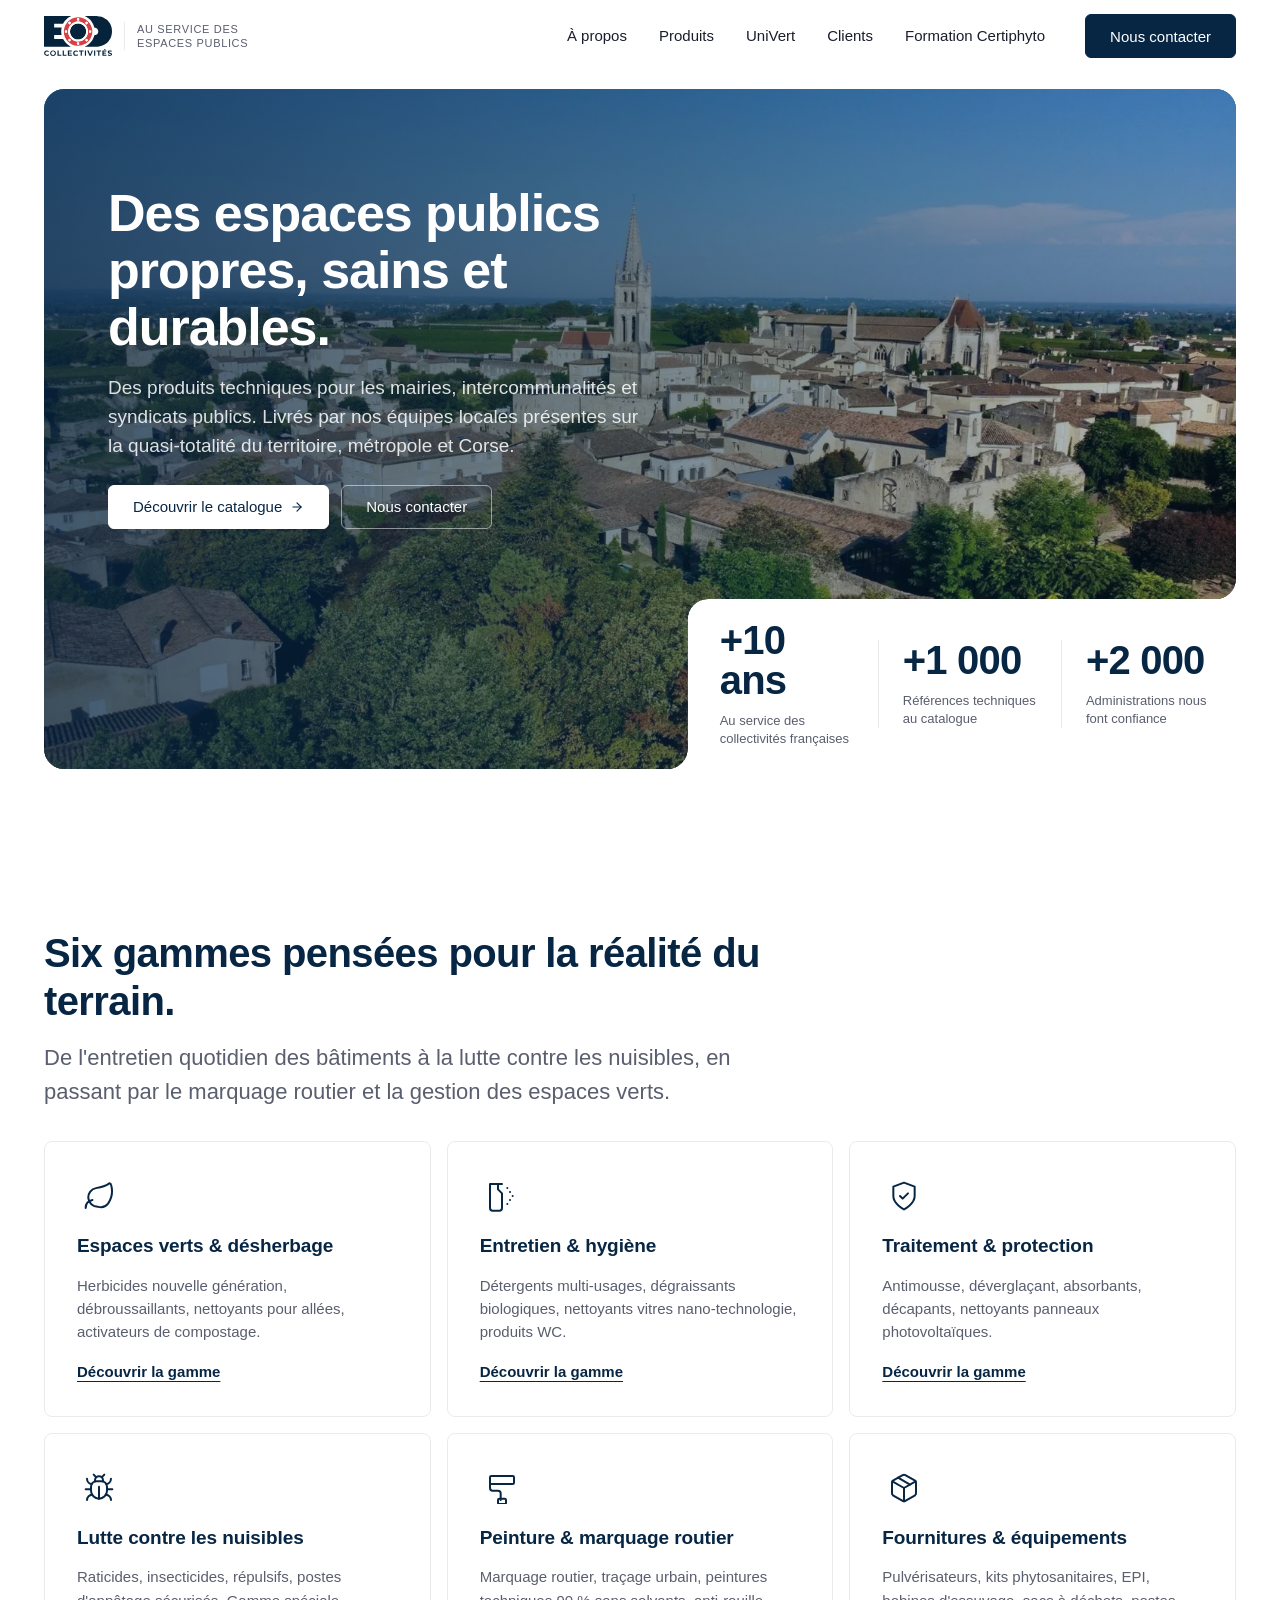
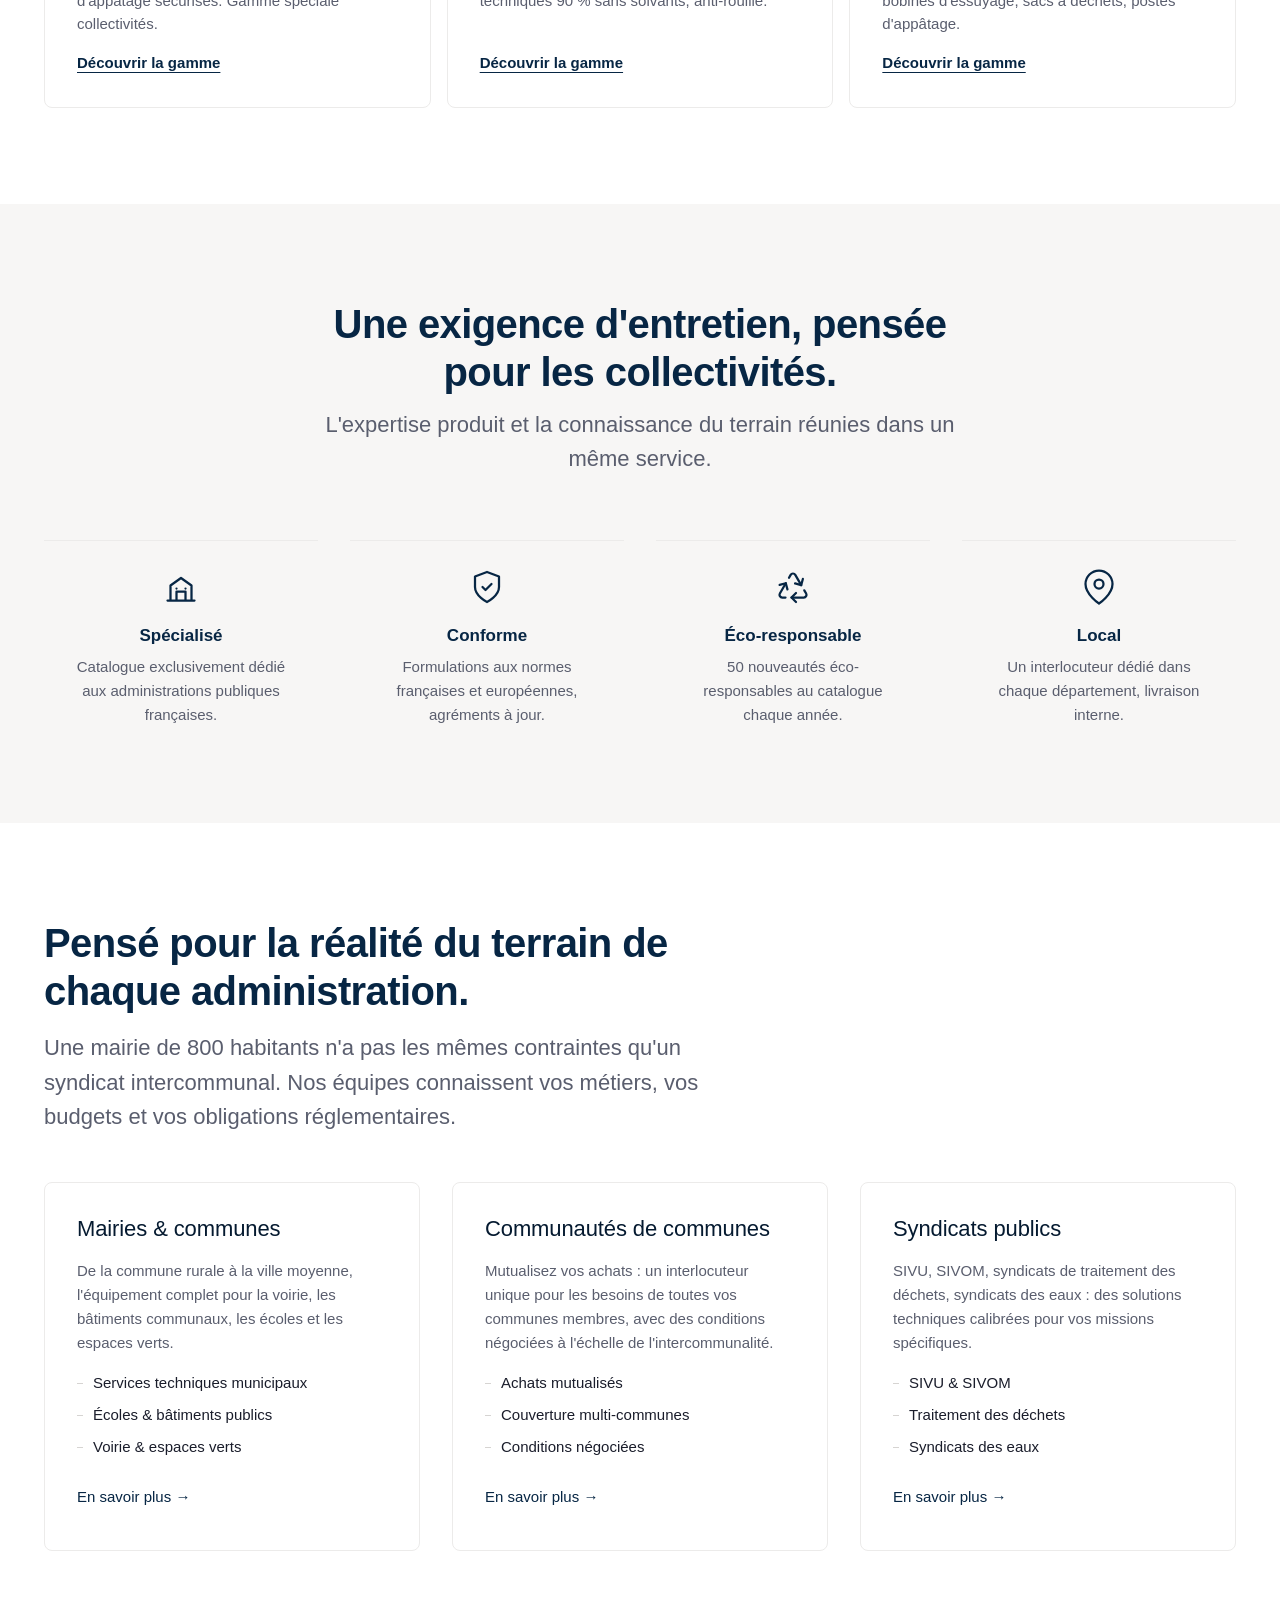
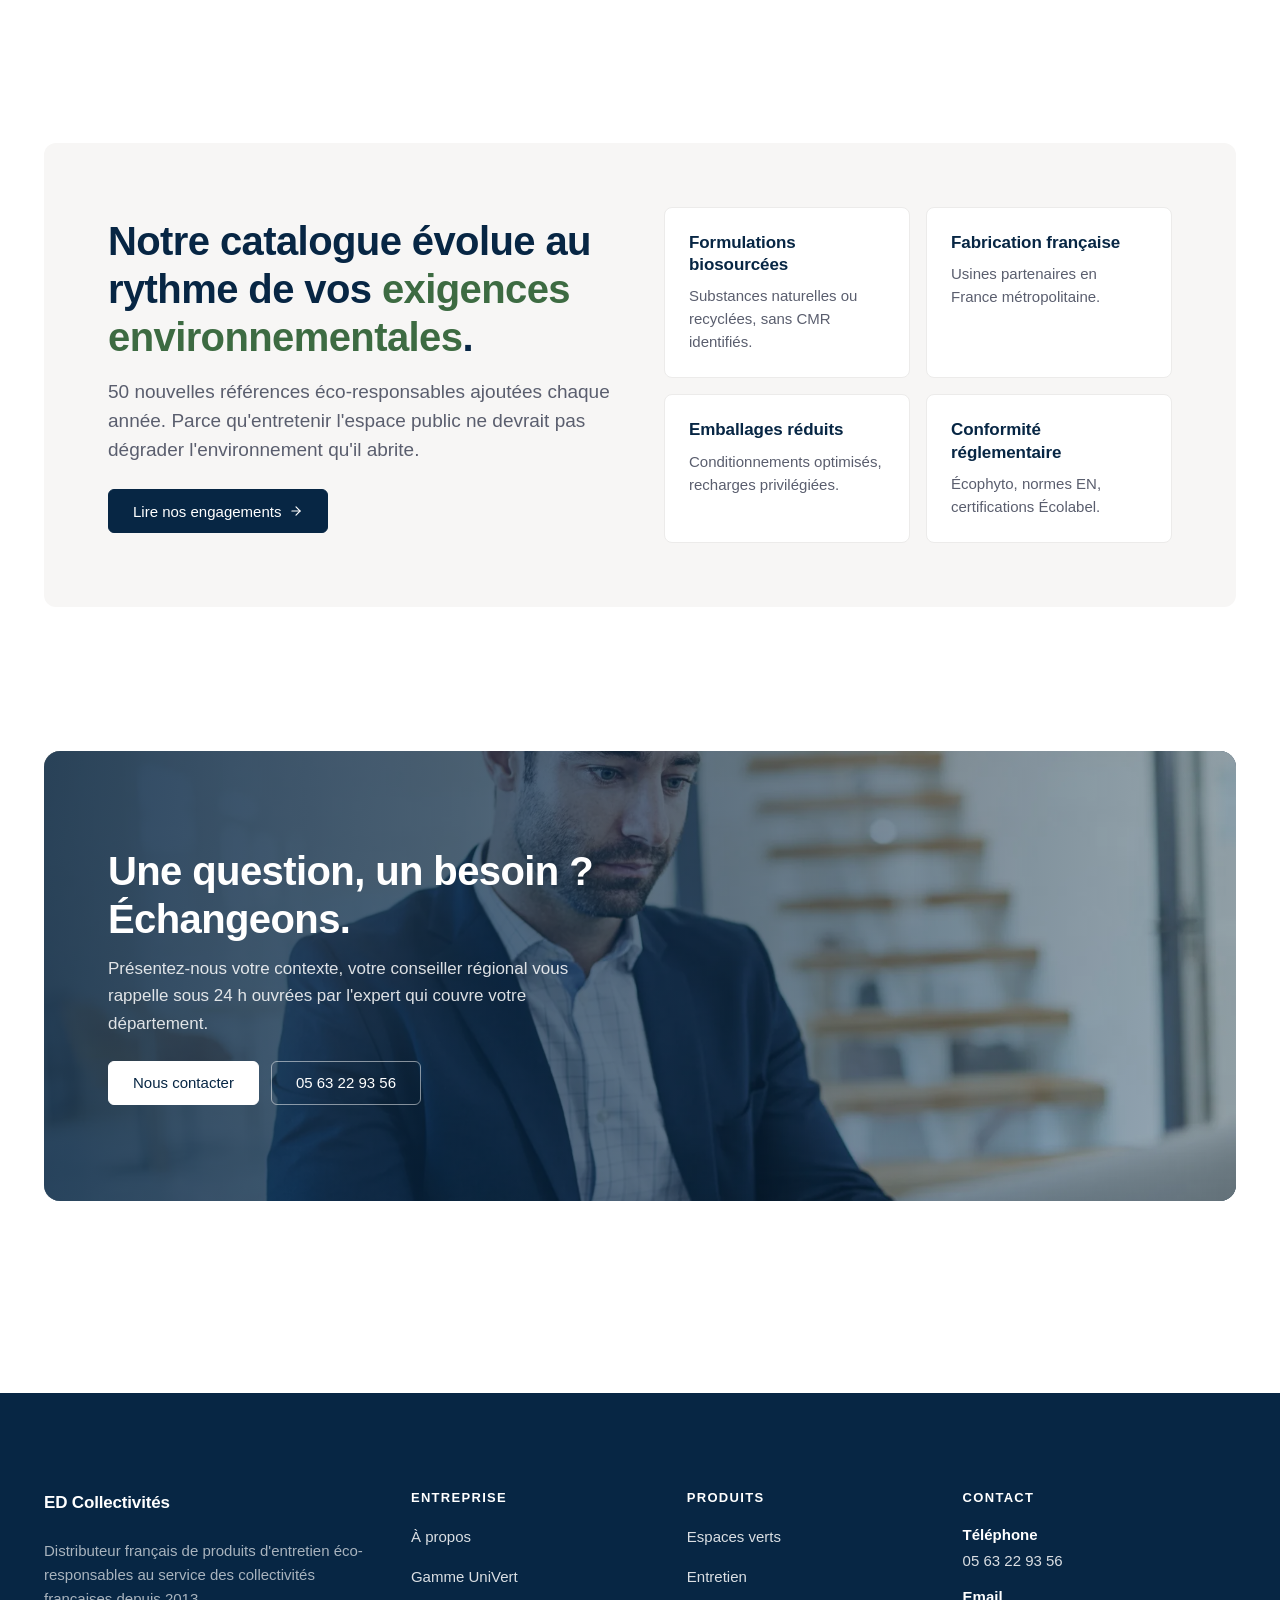
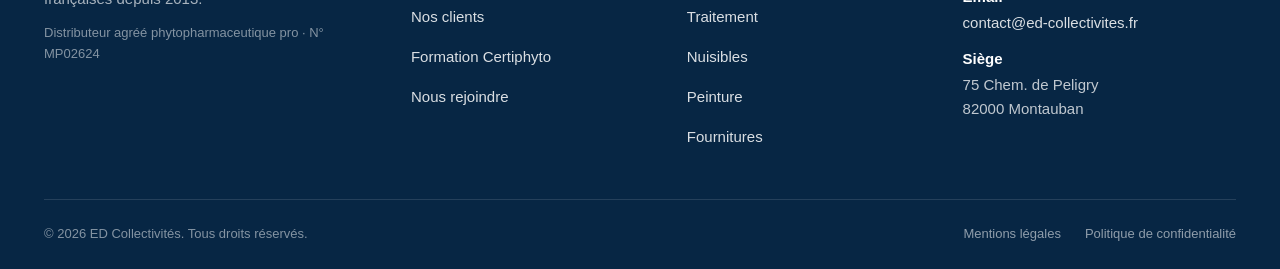
==== commit a6ae7907: "Dé-generification du design : colonnes à filet, dé-tuilage des icônes, suppression des hovers factic" ====
--- a/index.html
+++ b/index.html
@@ -163,7 +163,6 @@
           <div class="hero__overlay"></div>
 
           <div class="hero__content">
-            <span class="eyebrow">Distributeur français · Éco-responsable</span>
             <h1 class="hero__title">Des espaces publics propres, sains et durables.</h1>
             <p class="hero__lead">
               Des produits techniques pour les mairies, intercommunalités et syndicats publics. Livrés par nos équipes locales présentes sur la quasi-totalité du territoire, métropole et Corse.
@@ -204,7 +203,6 @@
       <div class="container">
         <header class="section-head section-head--row reveal">
           <div>
-            <span class="eyebrow">Notre catalogue</span>
             <h2>Six gammes pensées pour la réalité du terrain.</h2>
             <p class="lead">De l'entretien quotidien des bâtiments à la lutte contre les nuisibles, en passant par le marquage routier et la gestion des espaces verts.</p>
           </div>
@@ -306,7 +304,6 @@
       <div class="container">
         <div class="approach reveal">
           <header class="approach__head">
-            <span class="eyebrow">Notre approche</span>
             <h2>Une exigence d'entretien, pensée pour les collectivités.</h2>
             <p class="lead" style="margin: var(--space-3) auto 0;">L'expertise produit et la connaissance du terrain réunies dans un même service.</p>
           </header>
@@ -367,7 +364,6 @@
     <section class="section">
       <div class="container">
         <header class="section-head reveal">
-          <span class="eyebrow">Nos clients</span>
           <h2>Pensé pour la réalité du terrain de chaque administration.</h2>
           <p class="lead">Une mairie de 800 habitants n'a pas les mêmes contraintes qu'un syndicat intercommunal. Nos équipes connaissent vos métiers, vos budgets et vos obligations réglementaires.</p>
         </header>
@@ -414,7 +410,6 @@
       <div class="container">
         <div class="eco reveal">
           <div>
-            <span class="eyebrow">Engagement éco-responsable</span>
             <h2>Notre catalogue évolue au rythme de vos <span class="accent">exigences environnementales</span>.</h2>
             <p style="margin-top: var(--space-4); font-size: var(--fs-lg); line-height: 1.55;">
               50 nouvelles références éco-responsables ajoutées chaque année. Parce qu'entretenir l'espace public ne devrait pas dégrader l'environnement qu'il abrite.
--- a/assets/css/styles.css
+++ b/assets/css/styles.css
@@ -942,13 +942,9 @@
   flex-direction: column;
   align-items: center;
   text-align: center;
-  padding: var(--space-6);
-  background: var(--color-bg);                  /* carte blanche */
-  border: 1px solid var(--color-border);
-  border-radius: var(--radius-md);
-  transition: border-color var(--t-fast);
-}
-.approach__item:hover { border-color: var(--color-navy-800); }
+  padding: var(--space-5) var(--space-4) 0;
+  border-top: 1px solid var(--color-border);   /* colonne à filet, pas une carte flottante */
+}
 .approach__icon {
   width: 44px;
   height: 44px;
@@ -997,24 +993,18 @@
 }
 .modalite {
   position: relative;
-  padding: var(--space-6);
-  background: var(--color-bg);
-  border: 1px solid var(--color-border);
-  border-radius: var(--radius-md);
+  padding: var(--space-5) var(--space-4) 0;
+  border-top: 1px solid var(--color-border);   /* colonne à filet, cohérent avec une fiche technique */
   display: flex;
   flex-direction: column;
   gap: var(--space-3);
-  transition: border-color var(--t-fast);
-}
-.modalite:hover { border-color: var(--color-navy-800); }
+}
 .modalite__icon {
-  width: 44px;
-  height: 44px;
+  width: 32px;
+  height: 32px;
   display: grid;
   place-items: center;
   color: var(--color-navy-800);
-  background: var(--color-surface);
-  border-radius: var(--radius-md);
 }
 .modalite h3 {
   font-size: var(--fs-lg);
@@ -1222,9 +1212,7 @@
   background: var(--color-bg);
   border: 1px solid var(--color-border);
   border-radius: var(--radius-md);
-  transition: border-color var(--t-fast);
-}
-.eco__pillar:hover { border-color: var(--color-navy-800); }
+}
 .eco__pillar h3 {
   color: var(--color-navy-800);
   font-size: var(--fs-base);
@@ -1427,7 +1415,7 @@
   margin-top: var(--space-5);
   padding: var(--space-4) var(--space-5);
   background: var(--color-eco-50);
-  border-left: 3px solid var(--color-eco-600);
+  border: 1px solid rgba(61, 107, 66, 0.22);
   border-radius: var(--radius-md);
   font-size: var(--fs-sm);
   color: var(--color-text);
@@ -1446,7 +1434,6 @@
   padding: var(--space-4) var(--space-5);
   background: var(--color-surface);
   border: 1px solid var(--color-border);
-  border-left: 3px solid var(--color-coral-500);
   border-radius: var(--radius-md);
   display: flex;
   gap: var(--space-3);
@@ -1628,7 +1615,7 @@
   margin-top: var(--space-4);
   padding: var(--space-5);
   background: var(--color-eco-50);
-  border-left: 3px solid var(--color-eco-600);
+  border: 1px solid rgba(61, 107, 66, 0.22);
   border-radius: var(--radius-md);
   font-size: var(--fs-sm);
 }
@@ -1987,7 +1974,7 @@
 .form-success {
   padding: var(--space-5);
   background: var(--color-eco-50);
-  border-left: 3px solid var(--color-eco-600);
+  border: 1px solid rgba(61, 107, 66, 0.22);
   border-radius: var(--radius-md);
   display: none;
 }
